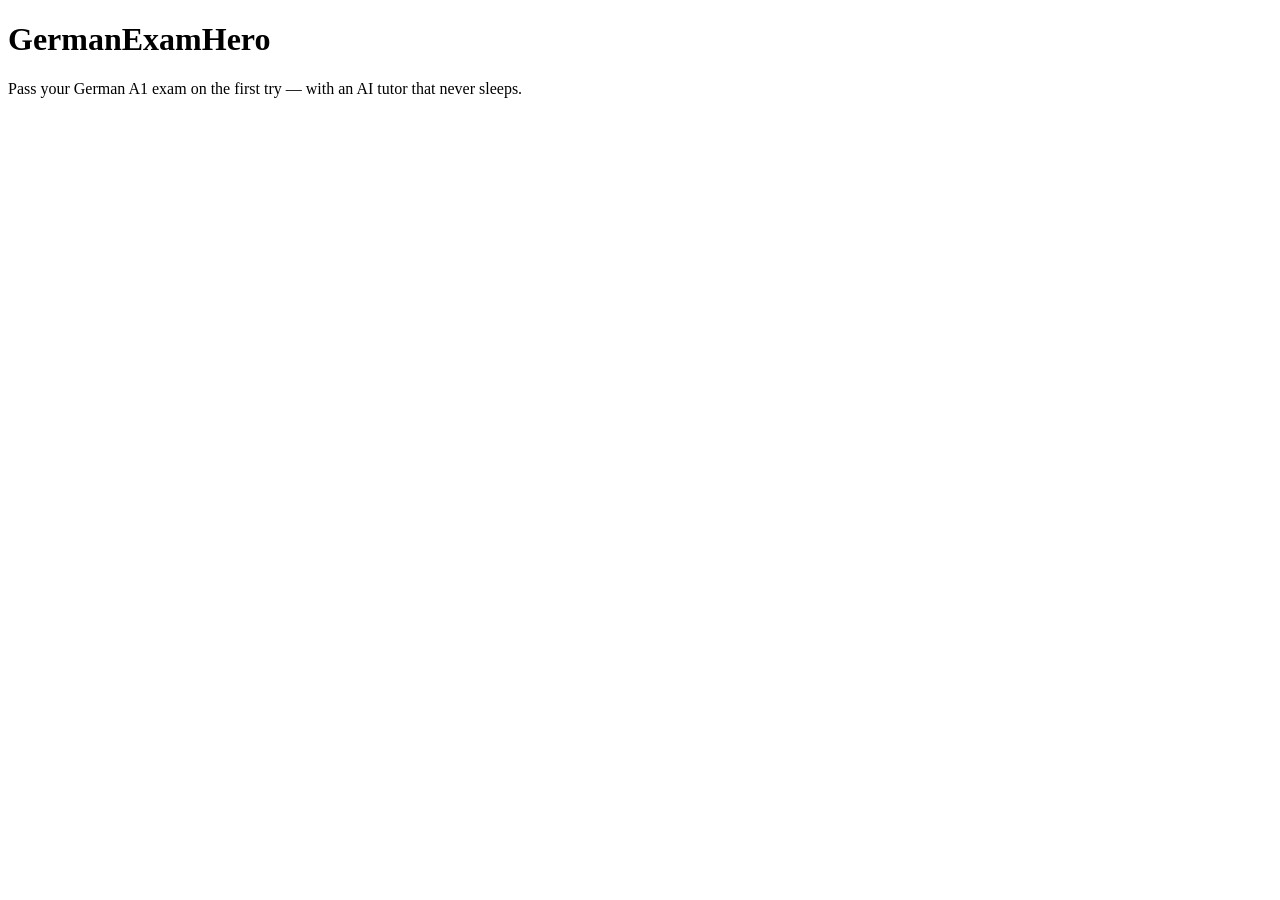
==== index.html @ e6b045f7 "Initial commit: starter index.html" ====
<!DOCTYPE html>
<html lang="en">
<head>
  <meta charset="UTF-8" />
  <meta name="viewport" content="width=device-width, initial-scale=1.0" />
  <title>GermanExamHero — Pass your German A1 exam</title>
</head>
<body>
  <h1>GermanExamHero</h1>
  <p>Pass your German A1 exam on the first try — with an AI tutor that never sleeps.</p>
</body>
</html>
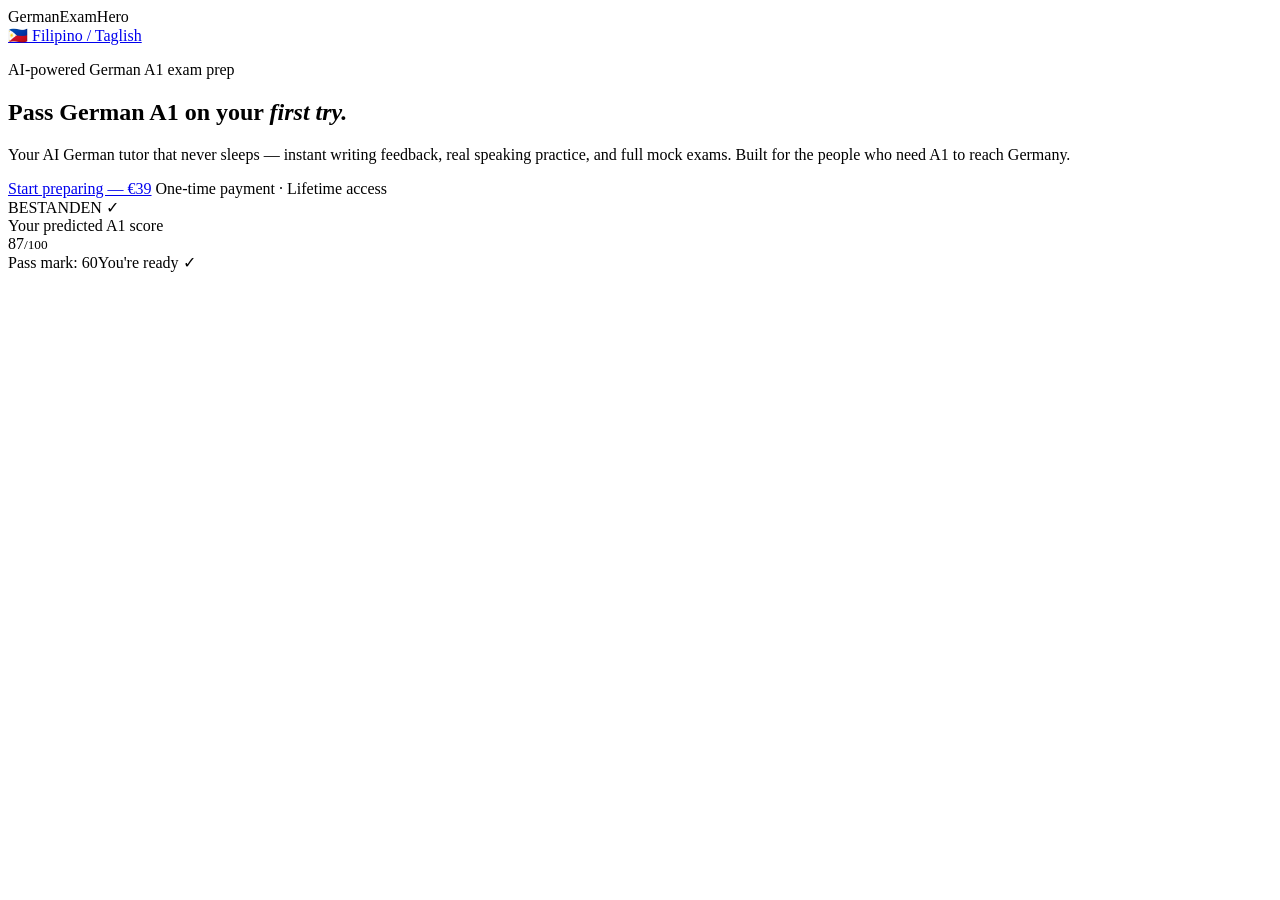
==== commit 4dd93c54: "Add hero, trust bar, pain points, AI features, and styles" ====
--- a/index.html
+++ b/index.html
@@ -3,10 +3,39 @@
 <head>
   <meta charset="UTF-8" />
   <meta name="viewport" content="width=device-width, initial-scale=1.0" />
-  <title>GermanExamHero — Pass your German A1 exam</title>
+  <title>GermanExamHero — Pass German A1 on your first try</title>
+  <meta name="description" content="AI-first German A1 exam prep. Instant writing feedback, speaking practice, and mock exams — for anyone who needs A1 to move to Germany." />
+  <link rel="stylesheet" href="styles.css" />
 </head>
 <body>
-  <h1>GermanExamHero</h1>
-  <p>Pass your German A1 exam on the first try — with an AI tutor that never sleeps.</p>
+
+  <!-- ===== Top bar ===== -->
+  <header class="wrap topbar">
+    <div class="brand">German<span>ExamHero</span></div>
+    <a class="lang-switch" href="ph.html">🇵🇭 Filipino / Taglish</a>
+  </header>
+
+  <!-- ===== Hero ===== -->
+  <section class="wrap hero">
+    <div>
+      <p class="eyebrow">AI-powered German A1 exam prep</p>
+      <h1>Pass German A1 on your <em>first try.</em></h1>
+      <p class="lede">Your AI German tutor that never sleeps — instant writing feedback, real speaking practice, and full mock exams. Built for the people who need A1 to reach Germany.</p>
+      <div class="cta-row">
+        <a class="btn btn-primary" href="#pricing">Start preparing — €39</a>
+        <span class="btn-note">One-time payment · Lifetime access</span>
+      </div>
+    </div>
+
+    <!-- Signature: exam score card -->
+    <div class="scorecard">
+      <div class="stamp">BESTANDEN ✓</div>
+      <div class="label">Your predicted A1 score</div>
+      <div class="big">87<small>/100</small></div>
+      <div class="bar"><i></i></div>
+      <div class="rowline"><span>Pass mark: 60</span><span>You're ready ✓</span></div>
+    </div>
+  </section>
+
 </body>
 </html>
--- a/styles.css
+++ b/styles.css
@@ -0,0 +1,29 @@
+/* ---- Trust bar ---- */
+.trustbar{
+  border-top:1.5px solid var(--line, #E5E2DA);
+  border-bottom:1.5px solid var(--line, #E5E2DA);
+  display:flex;flex-wrap:wrap;gap:16px;justify-content:space-around;
+  padding:22px 0;text-align:center;
+}
+.trustbar .item{min-width:150px;}
+.trustbar .num{font-family:'Fraunces',serif;font-weight:900;font-size:1.6rem;color:var(--pass);}
+.trustbar .cap{font-size:.8rem;color:var(--muted);text-transform:uppercase;letter-spacing:.08em;}
+
+/* ---- Section base ---- */
+.section{padding:80px 0;}
+.section h2{
+  font-family:'Fraunces',serif;font-weight:900;
+  font-size:clamp(1.8rem,3.5vw,2.6rem);line-height:1.1;letter-spacing:-.01em;
+  margin-bottom:14px;max-width:22ch;
+}
+.section .sub{color:var(--muted);font-size:1.08rem;max-width:52ch;margin-bottom:44px;}
+
+/* ---- Pain grid ---- */
+.pain-grid{display:grid;grid-template-columns:repeat(3,1fr);gap:22px;}
+.pain{
+  background:#fff;border:1.5px solid rgba(16,35,26,.10);border-radius:16px;padding:26px;
+}
+.pain h3{font-family:'Fraunces',serif;font-weight:600;font-size:1.15rem;margin-bottom:8px;}
+.pain p{color:var(--muted);font-size:.95rem;}
+.pain .x{color:var(--stamp);font-weight:700;font-size:1.3rem;line-height:1;}
+@media (max-width:820px){.pain-grid{grid-template-columns:1fr;}}
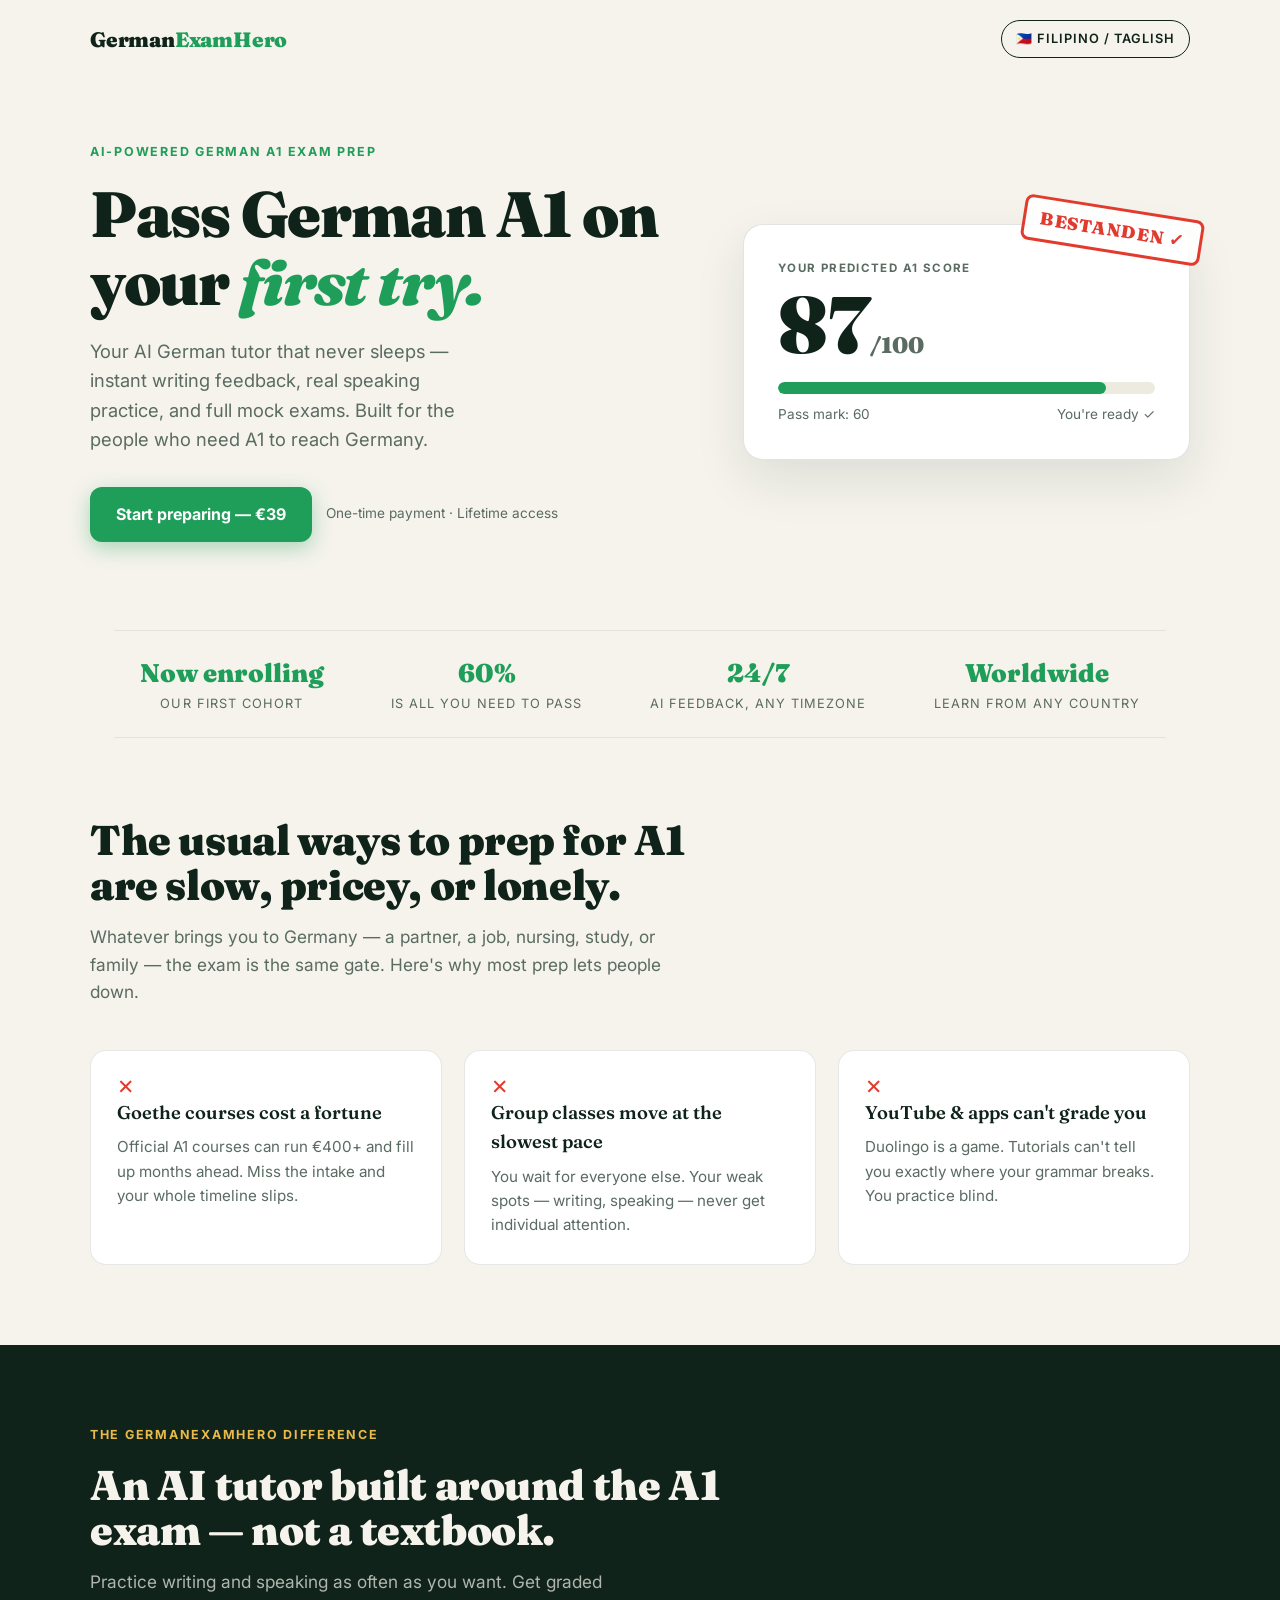
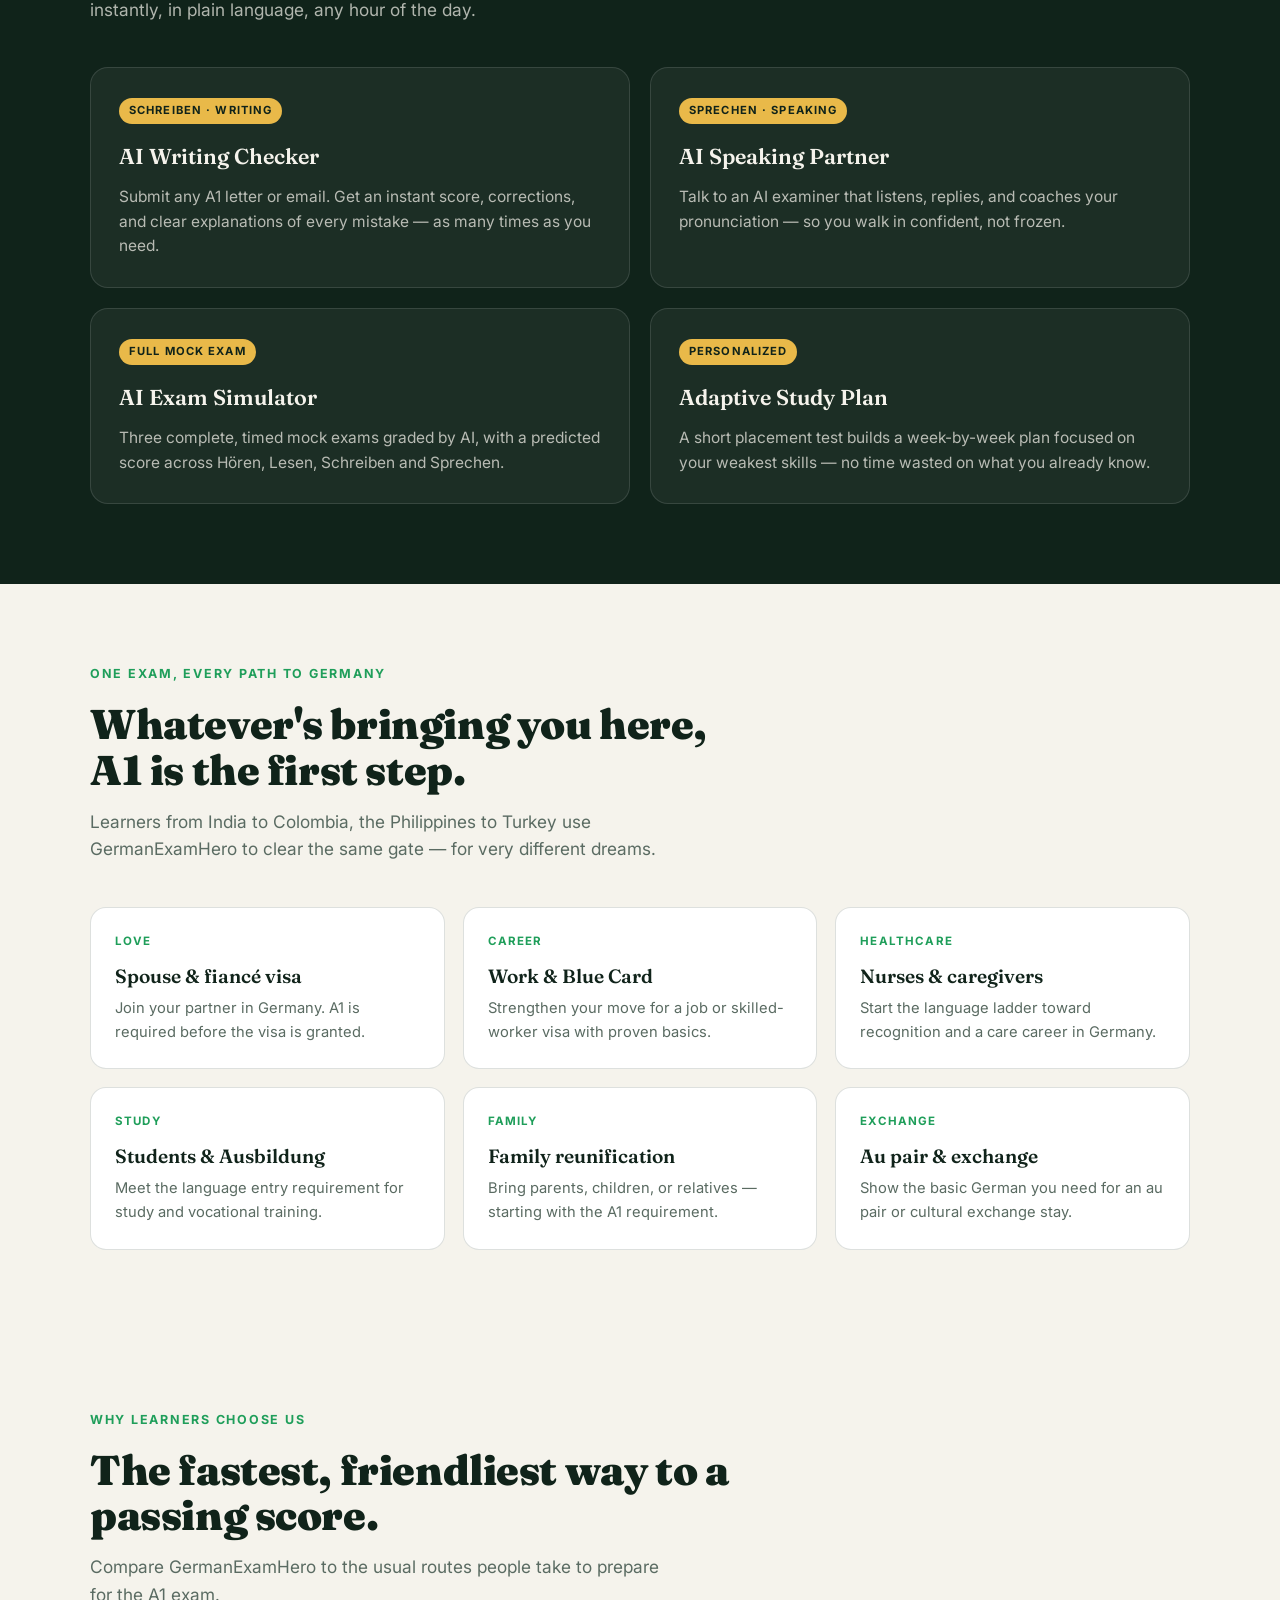
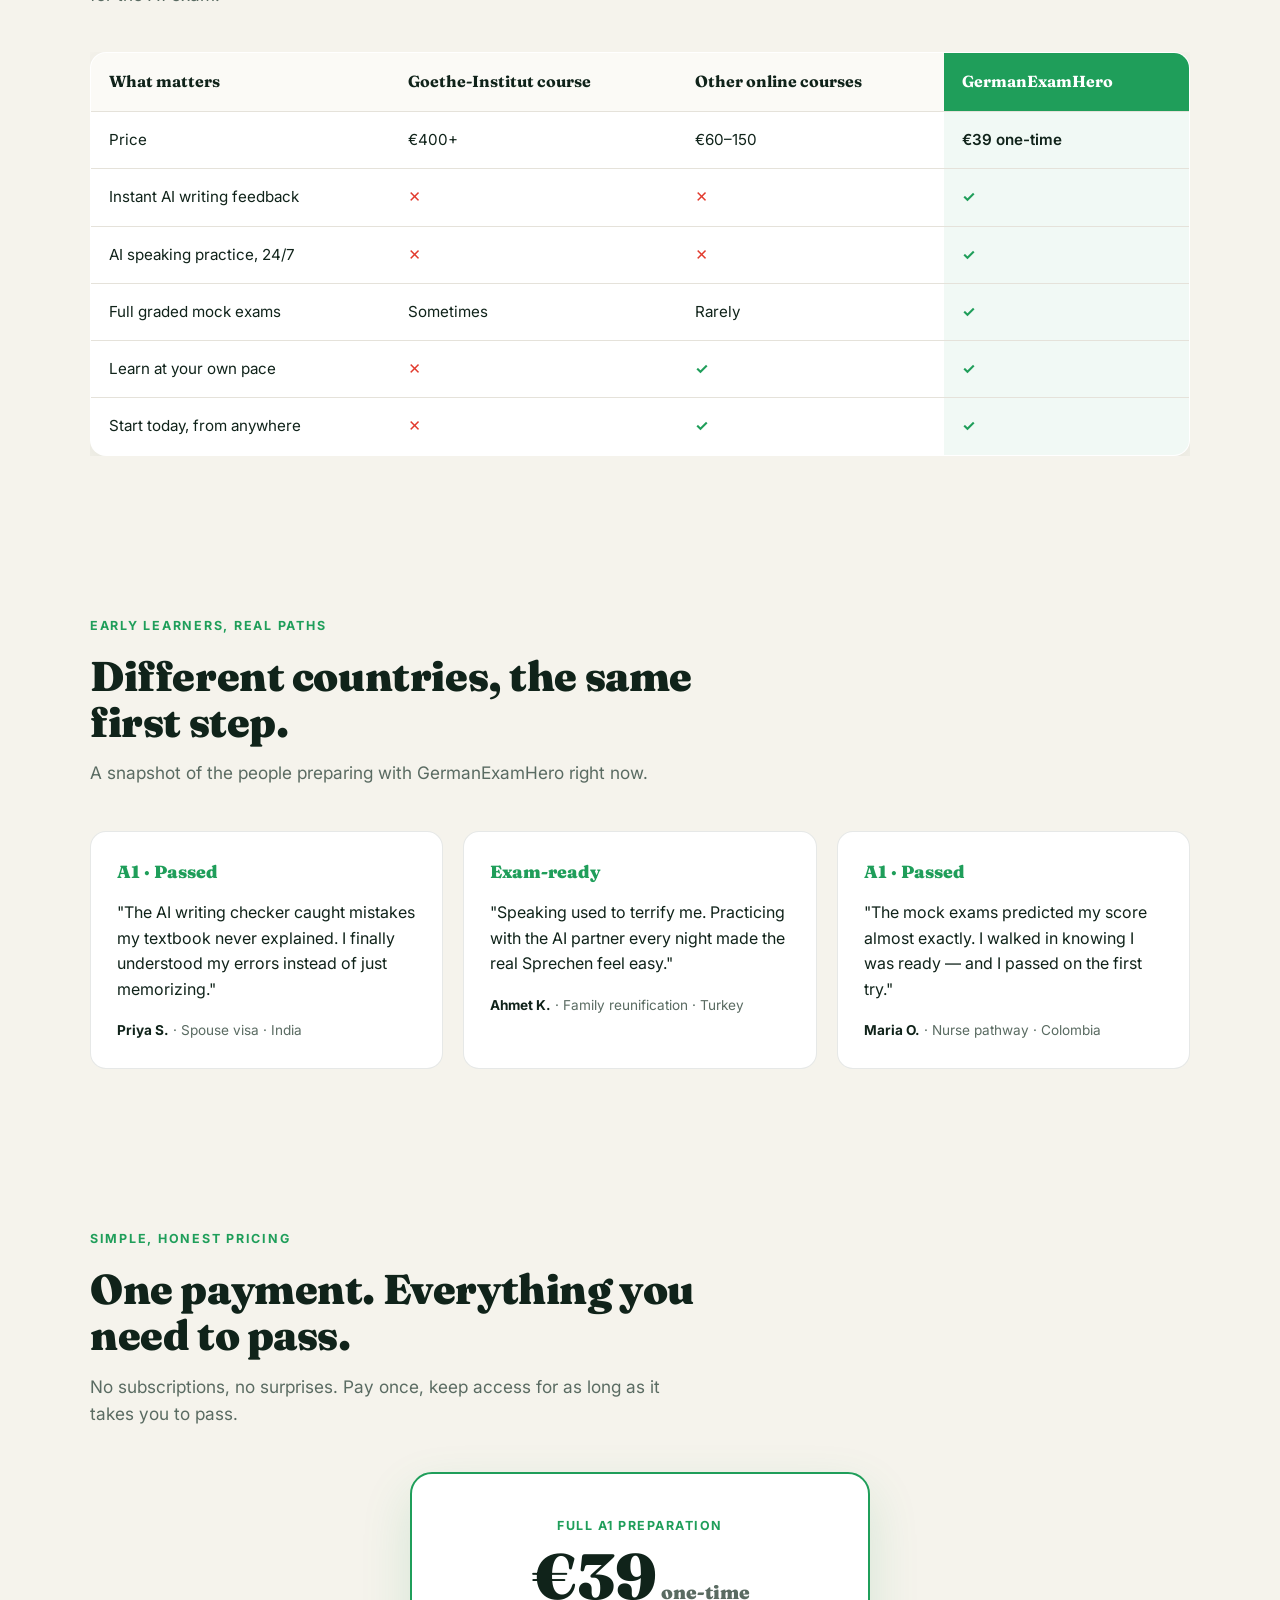
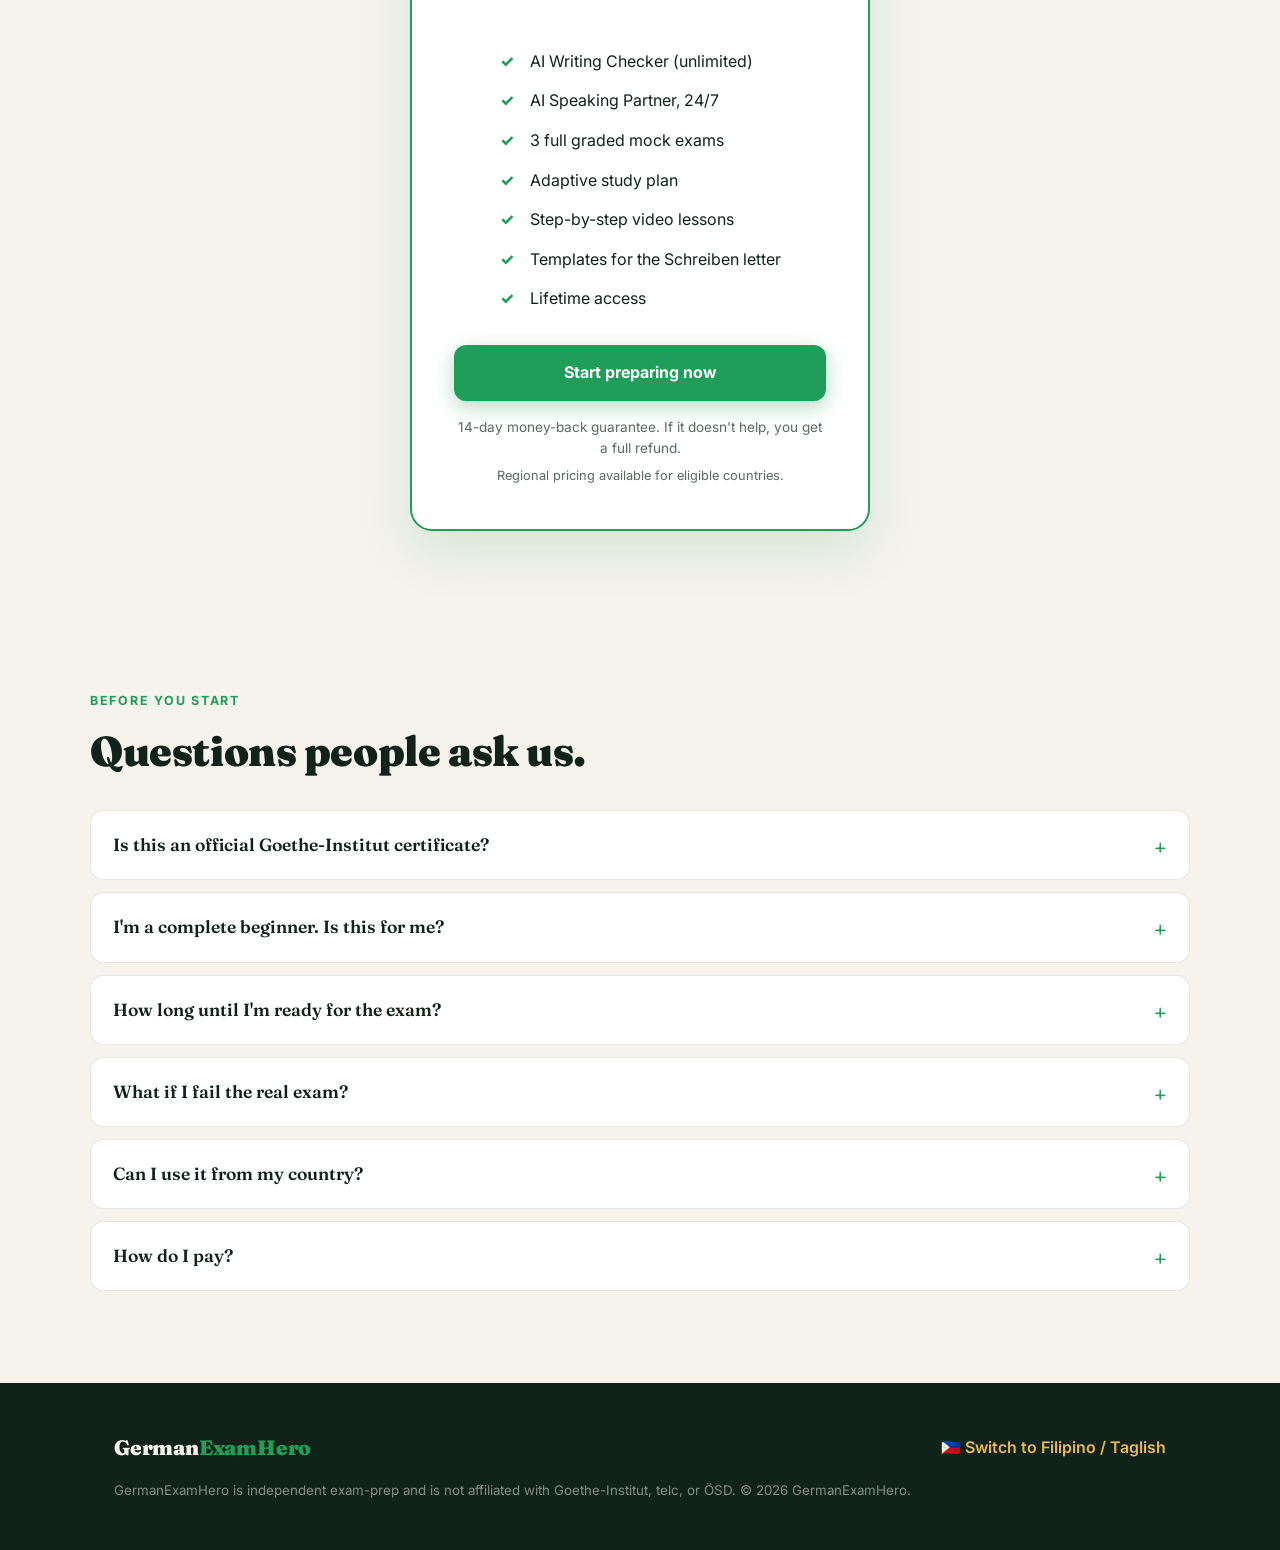
==== commit 7ba5a2ed: "Complete first build: full landing page (all sections)" ====
--- a/index.html
+++ b/index.html
@@ -4,7 +4,7 @@
   <meta charset="UTF-8" />
   <meta name="viewport" content="width=device-width, initial-scale=1.0" />
   <title>GermanExamHero — Pass German A1 on your first try</title>
-  <meta name="description" content="AI-first German A1 exam prep. Instant writing feedback, speaking practice, and mock exams — for anyone who needs A1 to move to Germany." />
+  <meta name="description" content="AI-first German A1 exam prep. Instant writing feedback, real speaking practice, and full mock exams — for anyone worldwide who needs A1 to reach Germany." />
   <link rel="stylesheet" href="styles.css" />
 </head>
 <body>
@@ -27,7 +27,6 @@
       </div>
     </div>
 
-    <!-- Signature: exam score card -->
     <div class="scorecard">
       <div class="stamp">BESTANDEN ✓</div>
       <div class="label">Your predicted A1 score</div>
@@ -37,5 +36,140 @@
     </div>
   </section>
 
+  <!-- ===== Trust bar ===== -->
+  <div class="wrap">
+    <div class="trustbar">
+      <div class="item"><div class="num">Now enrolling</div><div class="cap">Our first cohort</div></div>
+      <div class="item"><div class="num">60%</div><div class="cap">Is all you need to pass</div></div>
+      <div class="item"><div class="num">24/7</div><div class="cap">AI feedback, any timezone</div></div>
+      <div class="item"><div class="num">Worldwide</div><div class="cap">Learn from any country</div></div>
+    </div>
+  </div>
+
+  <!-- ===== Pain points ===== -->
+  <section class="wrap section">
+    <h2>The usual ways to prep for A1 are slow, pricey, or lonely.</h2>
+    <p class="sub">Whatever brings you to Germany — a partner, a job, nursing, study, or family — the exam is the same gate. Here's why most prep lets people down.</p>
+    <div class="pain-grid">
+      <div class="pain"><div class="x">✕</div><h3>Goethe courses cost a fortune</h3><p>Official A1 courses can run €400+ and fill up months ahead. Miss the intake and your whole timeline slips.</p></div>
+      <div class="pain"><div class="x">✕</div><h3>Group classes move at the slowest pace</h3><p>You wait for everyone else. Your weak spots — writing, speaking — never get individual attention.</p></div>
+      <div class="pain"><div class="x">✕</div><h3>YouTube & apps can't grade you</h3><p>Duolingo is a game. Tutorials can't tell you exactly where your grammar breaks. You practice blind.</p></div>
+    </div>
+  </section>
+
+  <!-- ===== AI features ===== -->
+  <section class="ai">
+    <div class="wrap section">
+      <p class="eyebrow">The GermanExamHero difference</p>
+      <h2>An AI tutor built around the A1 exam — not a textbook.</h2>
+      <p class="sub">Practice writing and speaking as often as you want. Get graded instantly, in plain language, any hour of the day.</p>
+      <div class="ai-grid">
+        <div class="feat"><span class="tag">Schreiben · Writing</span><h3>AI Writing Checker</h3><p>Submit any A1 letter or email. Get an instant score, corrections, and clear explanations of every mistake — as many times as you need.</p></div>
+        <div class="feat"><span class="tag">Sprechen · Speaking</span><h3>AI Speaking Partner</h3><p>Talk to an AI examiner that listens, replies, and coaches your pronunciation — so you walk in confident, not frozen.</p></div>
+        <div class="feat"><span class="tag">Full mock exam</span><h3>AI Exam Simulator</h3><p>Three complete, timed mock exams graded by AI, with a predicted score across Hören, Lesen, Schreiben and Sprechen.</p></div>
+        <div class="feat"><span class="tag">Personalized</span><h3>Adaptive Study Plan</h3><p>A short placement test builds a week-by-week plan focused on your weakest skills — no time wasted on what you already know.</p></div>
+      </div>
+    </div>
+  </section>
+
+  <!-- ===== Pathways ===== -->
+  <section class="wrap section">
+    <p class="eyebrow">One exam, every path to Germany</p>
+    <h2>Whatever's bringing you here, A1 is the first step.</h2>
+    <p class="sub">Learners from India to Colombia, the Philippines to Turkey use GermanExamHero to clear the same gate — for very different dreams.</p>
+    <div class="path-grid">
+      <div class="path"><div class="who">Love</div><h3>Spouse & fiancé visa</h3><p>Join your partner in Germany. A1 is required before the visa is granted.</p></div>
+      <div class="path"><div class="who">Career</div><h3>Work & Blue Card</h3><p>Strengthen your move for a job or skilled-worker visa with proven basics.</p></div>
+      <div class="path"><div class="who">Healthcare</div><h3>Nurses & caregivers</h3><p>Start the language ladder toward recognition and a care career in Germany.</p></div>
+      <div class="path"><div class="who">Study</div><h3>Students & Ausbildung</h3><p>Meet the language entry requirement for study and vocational training.</p></div>
+      <div class="path"><div class="who">Family</div><h3>Family reunification</h3><p>Bring parents, children, or relatives — starting with the A1 requirement.</p></div>
+      <div class="path"><div class="who">Exchange</div><h3>Au pair & exchange</h3><p>Show the basic German you need for an au pair or cultural exchange stay.</p></div>
+    </div>
+  </section>
+
+  <!-- ===== Comparison ===== -->
+  <section class="wrap section">
+    <p class="eyebrow">Why learners choose us</p>
+    <h2>The fastest, friendliest way to a passing score.</h2>
+    <p class="sub">Compare GermanExamHero to the usual routes people take to prepare for the A1 exam.</p>
+    <div class="table-scroll">
+      <table class="compare">
+        <thead>
+          <tr><th>What matters</th><th>Goethe-Institut course</th><th>Other online courses</th><th class="us">GermanExamHero</th></tr>
+        </thead>
+        <tbody>
+          <tr><td>Price</td><td>€400+</td><td>€60–150</td><td class="us">€39 one-time</td></tr>
+          <tr><td>Instant AI writing feedback</td><td class="no">✕</td><td class="no">✕</td><td class="us"><span class="yes">✓</span></td></tr>
+          <tr><td>AI speaking practice, 24/7</td><td class="no">✕</td><td class="no">✕</td><td class="us"><span class="yes">✓</span></td></tr>
+          <tr><td>Full graded mock exams</td><td>Sometimes</td><td>Rarely</td><td class="us"><span class="yes">✓</span></td></tr>
+          <tr><td>Learn at your own pace</td><td class="no">✕</td><td><span class="yes">✓</span></td><td class="us"><span class="yes">✓</span></td></tr>
+          <tr><td>Start today, from anywhere</td><td class="no">✕</td><td><span class="yes">✓</span></td><td class="us"><span class="yes">✓</span></td></tr>
+        </tbody>
+      </table>
+    </div>
+  </section>
+
+  <!-- ===== Testimonials ===== -->
+  <section class="wrap section">
+    <p class="eyebrow">Early learners, real paths</p>
+    <h2>Different countries, the same first step.</h2>
+    <p class="sub">A snapshot of the people preparing with GermanExamHero right now.</p>
+    <div class="quotes">
+      <div class="quote"><span class="score">A1 · Passed</span><p>"The AI writing checker caught mistakes my textbook never explained. I finally understood my errors instead of just memorizing."</p><div class="who"><b>Priya S.</b> · Spouse visa · India</div></div>
+      <div class="quote"><span class="score">Exam-ready</span><p>"Speaking used to terrify me. Practicing with the AI partner every night made the real Sprechen feel easy."</p><div class="who"><b>Ahmet K.</b> · Family reunification · Turkey</div></div>
+      <div class="quote"><span class="score">A1 · Passed</span><p>"The mock exams predicted my score almost exactly. I walked in knowing I was ready — and I passed on the first try."</p><div class="who"><b>Maria O.</b> · Nurse pathway · Colombia</div></div>
+    </div>
+  </section>
+
+  <!-- ===== Pricing ===== -->
+  <section class="wrap section" id="pricing">
+    <p class="eyebrow">Simple, honest pricing</p>
+    <h2>One payment. Everything you need to pass.</h2>
+    <p class="sub">No subscriptions, no surprises. Pay once, keep access for as long as it takes you to pass.</p>
+    <div class="price-wrap">
+      <div class="pricecard">
+        <div class="kicker">Full A1 preparation</div>
+        <div class="amount">€39<small> one-time</small></div>
+        <ul>
+          <li>AI Writing Checker (unlimited)</li>
+          <li>AI Speaking Partner, 24/7</li>
+          <li>3 full graded mock exams</li>
+          <li>Adaptive study plan</li>
+          <li>Step-by-step video lessons</li>
+          <li>Templates for the Schreiben letter</li>
+          <li>Lifetime access</li>
+        </ul>
+        <a class="btn btn-primary" href="#">Start preparing now</a>
+        <div class="guarantee">14-day money-back guarantee. If it doesn't help, you get a full refund.</div>
+        <div class="regional">Regional pricing available for eligible countries.</div>
+      </div>
+    </div>
+  </section>
+
+  <!-- ===== FAQ ===== -->
+  <section class="wrap section faq">
+    <p class="eyebrow">Before you start</p>
+    <h2>Questions people ask us.</h2>
+    <div style="margin-top:36px;">
+      <details><summary>Is this an official Goethe-Institut certificate?</summary><p>No — GermanExamHero is exam preparation, not a certificate. You still book and sit the official A1 exam at Goethe-Institut, telc, or ÖSD. We get you ready to pass it.</p></details>
+      <details><summary>I'm a complete beginner. Is this for me?</summary><p>It works best if you already know a little basic vocabulary. If you're starting from absolute zero, spend a couple of weeks with free beginner lessons first, then come back — the adaptive plan will meet you where you are.</p></details>
+      <details><summary>How long until I'm ready for the exam?</summary><p>Most learners feel exam-ready in 4–8 weeks of steady practice. The mock exams tell you honestly when your predicted score clears the 60% pass mark.</p></details>
+      <details><summary>What if I fail the real exam?</summary><p>You keep lifetime access, so you can keep practicing at no extra cost. One retake of the official exam usually costs more than this whole course.</p></details>
+      <details><summary>Can I use it from my country?</summary><p>Yes. Everything runs online and works from anywhere in the world, in any timezone. Grammar can be explained in your own language, too.</p></details>
+      <details><summary>How do I pay?</summary><p>Secure card and PayPal payments are supported. Regional pricing is available for eligible countries so the course stays affordable wherever you are.</p></details>
+    </div>
+  </section>
+
+  <!-- ===== Footer ===== -->
+  <footer class="footer">
+    <div class="wrap row">
+      <div class="brand">German<span>ExamHero</span></div>
+      <a href="ph.html">🇵🇭 Switch to Filipino / Taglish</a>
+    </div>
+    <div class="wrap">
+      <small>GermanExamHero is independent exam-prep and is not affiliated with Goethe-Institut, telc, or ÖSD. © 2026 GermanExamHero.</small>
+    </div>
+  </footer>
+
 </body>
 </html>
--- a/styles.css
+++ b/styles.css
@@ -1,7 +1,95 @@
+/* ===== GermanExamHero — Global English ===== */
+@import url('https://fonts.googleapis.com/css2?family=Fraunces:opsz,wght@9..144,400;9..144,600;9..144,900&family=Inter:wght@400;500;600;700&display=swap');
+
+:root{
+  --ink:#10231A;
+  --paper:#F5F3EC;
+  --pass:#1F9E5A;
+  --stamp:#E23B2E;
+  --gold:#E9B949;
+  --muted:#5A6B62;
+  --line:#E5E2DA;
+}
+
+*{margin:0;padding:0;box-sizing:border-box;}
+html{scroll-behavior:smooth;}
+body{
+  font-family:'Inter',system-ui,sans-serif;
+  color:var(--ink);
+  background:var(--paper);
+  line-height:1.6;
+  -webkit-font-smoothing:antialiased;
+}
+.wrap{max-width:1100px;margin:0 auto;padding:0 24px;}
+a{color:inherit;}
+
+/* ---- Top bar ---- */
+.topbar{
+  display:flex;justify-content:space-between;align-items:center;
+  padding:20px 0;
+}
+.brand{font-family:'Fraunces',serif;font-weight:900;font-size:1.3rem;letter-spacing:-.01em;}
+.brand span{color:var(--pass);}
+.lang-switch{
+  font-size:.8rem;font-weight:600;text-transform:uppercase;letter-spacing:.08em;
+  text-decoration:none;color:var(--ink);border:1.5px solid var(--ink);
+  padding:8px 14px;border-radius:999px;transition:.2s;
+}
+.lang-switch:hover{background:var(--ink);color:var(--paper);}
+
+/* ---- Hero ---- */
+.hero{
+  display:grid;grid-template-columns:1.15fr .85fr;gap:48px;align-items:center;
+  padding:64px 0 88px;
+}
+.eyebrow{
+  font-size:.78rem;font-weight:700;text-transform:uppercase;letter-spacing:.14em;
+  color:var(--pass);margin-bottom:18px;
+}
+.hero h1{
+  font-family:'Fraunces',serif;font-weight:900;
+  font-size:clamp(2.4rem,5vw,4rem);line-height:1.05;letter-spacing:-.02em;
+  margin-bottom:22px;
+}
+.hero h1 em{font-style:italic;color:var(--pass);}
+.hero p.lede{font-size:1.15rem;color:var(--muted);max-width:34ch;margin-bottom:32px;}
+.cta-row{display:flex;gap:14px;flex-wrap:wrap;align-items:center;}
+.btn{
+  font-weight:700;font-size:1rem;text-decoration:none;border-radius:12px;
+  padding:15px 26px;transition:.2s;display:inline-block;border:none;cursor:pointer;
+}
+.btn-primary{background:var(--pass);color:#fff;box-shadow:0 6px 20px rgba(31,158,90,.35);}
+.btn-primary:hover{transform:translateY(-2px);box-shadow:0 10px 26px rgba(31,158,90,.45);}
+.btn-note{font-size:.85rem;color:var(--muted);}
+
+/* ---- Score stamp visual ---- */
+.scorecard{
+  background:#fff;border:1.5px solid rgba(16,35,26,.12);border-radius:20px;
+  padding:34px;box-shadow:0 20px 50px rgba(16,35,26,.10);position:relative;
+}
+.scorecard .label{
+  font-size:.72rem;font-weight:700;text-transform:uppercase;letter-spacing:.12em;
+  color:var(--muted);
+}
+.scorecard .big{
+  font-family:'Fraunces',serif;font-weight:900;font-size:5rem;line-height:1;
+  color:var(--ink);margin:6px 0 2px;
+}
+.scorecard .big small{font-size:1.4rem;color:var(--muted);}
+.scorecard .bar{height:12px;border-radius:999px;background:#EDEAE0;overflow:hidden;margin:18px 0 10px;}
+.scorecard .bar i{display:block;height:100%;width:87%;background:var(--pass);border-radius:999px;}
+.scorecard .rowline{display:flex;justify-content:space-between;font-size:.85rem;color:var(--muted);}
+.stamp{
+  position:absolute;top:-18px;right:-14px;transform:rotate(9deg);
+  border:3px solid var(--stamp);color:var(--stamp);
+  font-family:'Fraunces',serif;font-weight:900;font-size:1.1rem;
+  padding:6px 14px;border-radius:8px;letter-spacing:.05em;background:rgba(255,255,255,.9);
+}
+
 /* ---- Trust bar ---- */
 .trustbar{
-  border-top:1.5px solid var(--line, #E5E2DA);
-  border-bottom:1.5px solid var(--line, #E5E2DA);
+  border-top:1.5px solid var(--line);
+  border-bottom:1.5px solid var(--line);
   display:flex;flex-wrap:wrap;gap:16px;justify-content:space-around;
   padding:22px 0;text-align:center;
 }
@@ -26,4 +114,111 @@
 .pain h3{font-family:'Fraunces',serif;font-weight:600;font-size:1.15rem;margin-bottom:8px;}
 .pain p{color:var(--muted);font-size:.95rem;}
 .pain .x{color:var(--stamp);font-weight:700;font-size:1.3rem;line-height:1;}
-@media (max-width:820px){.pain-grid{grid-template-columns:1fr;}}+
+/* ---- AI features (dark) ---- */
+.ai{background:var(--ink);color:var(--paper);}
+.ai .eyebrow{color:var(--gold);}
+.ai h2{color:var(--paper);}
+.ai .sub{color:rgba(245,243,236,.7);}
+.ai-grid{display:grid;grid-template-columns:repeat(2,1fr);gap:20px;}
+.feat{
+  background:rgba(255,255,255,.05);border:1.5px solid rgba(255,255,255,.12);
+  border-radius:18px;padding:28px;
+}
+.feat .tag{
+  display:inline-block;font-size:.7rem;font-weight:700;
+  text-transform:uppercase;letter-spacing:.1em;color:var(--ink);
+  background:var(--gold);padding:4px 10px;border-radius:999px;margin-bottom:16px;
+}
+.feat h3{font-family:'Fraunces',serif;font-weight:600;font-size:1.35rem;margin-bottom:10px;}
+.feat p{color:rgba(245,243,236,.72);font-size:.97rem;}
+
+/* ---- Pathways ---- */
+.path-grid{display:grid;grid-template-columns:repeat(3,1fr);gap:18px;}
+.path{
+  border:1.5px solid rgba(16,35,26,.14);border-radius:16px;padding:24px;background:#fff;
+  transition:.2s;
+}
+.path:hover{border-color:var(--pass);transform:translateY(-3px);}
+.path .who{
+  font-size:.72rem;font-weight:700;text-transform:uppercase;
+  letter-spacing:.1em;color:var(--pass);margin-bottom:10px;
+}
+.path h3{font-family:'Fraunces',serif;font-weight:600;font-size:1.2rem;margin-bottom:6px;}
+.path p{color:var(--muted);font-size:.92rem;}
+
+/* ---- Comparison table ---- */
+.compare{width:100%;border-collapse:collapse;background:#fff;border-radius:16px;overflow:hidden;
+  box-shadow:0 12px 40px rgba(16,35,26,.08);border:1.5px solid rgba(16,35,26,.10);}
+.compare th,.compare td{padding:16px 18px;text-align:left;border-bottom:1px solid var(--line);font-size:.95rem;}
+.compare thead th{font-family:'Fraunces',serif;font-size:1rem;background:#FBFAF6;}
+.compare thead th.us{background:var(--pass);color:#fff;}
+.compare td.us{background:rgba(31,158,90,.06);font-weight:600;}
+.compare tr:last-child td{border-bottom:none;}
+.compare .yes{color:var(--pass);font-weight:700;}
+.compare .no{color:var(--stamp);font-weight:700;}
+.table-scroll{overflow-x:auto;}
+
+/* ---- Testimonials ---- */
+.quotes{display:grid;grid-template-columns:repeat(3,1fr);gap:20px;}
+.quote{background:#fff;border:1.5px solid rgba(16,35,26,.10);border-radius:16px;padding:26px;}
+.quote p{font-size:1rem;margin-bottom:18px;}
+.quote .who{font-size:.85rem;color:var(--muted);}
+.quote .who b{color:var(--ink);}
+.quote .score{
+  font-family:'Fraunces',serif;font-weight:900;color:var(--pass);font-size:1.1rem;
+  display:inline-block;margin-bottom:14px;
+}
+
+/* ---- Pricing ---- */
+.price-wrap{display:flex;justify-content:center;}
+.pricecard{
+  background:#fff;border:2px solid var(--pass);border-radius:22px;padding:42px;max-width:460px;
+  width:100%;text-align:center;box-shadow:0 20px 50px rgba(31,158,90,.15);position:relative;
+}
+.pricecard .kicker{font-size:.78rem;font-weight:700;text-transform:uppercase;letter-spacing:.12em;color:var(--pass);}
+.pricecard .amount{font-family:'Fraunces',serif;font-weight:900;font-size:4rem;line-height:1;margin:8px 0;}
+.pricecard .amount small{font-size:1.2rem;color:var(--muted);}
+.pricecard ul{list-style:none;text-align:left;margin:26px 0;display:inline-block;}
+.pricecard li{padding:7px 0;padding-left:30px;position:relative;color:var(--ink);}
+.pricecard li::before{content:"✓";position:absolute;left:0;color:var(--pass);font-weight:800;}
+.pricecard .btn{width:100%;}
+.pricecard .guarantee{font-size:.85rem;color:var(--muted);margin-top:16px;}
+.pricecard .regional{font-size:.8rem;color:var(--muted);margin-top:6px;}
+
+/* ---- FAQ ---- */
+.faq details{
+  background:#fff;border:1.5px solid rgba(16,35,26,.10);border-radius:14px;
+  padding:0 22px;margin-bottom:12px;
+}
+.faq summary{
+  font-family:'Fraunces',serif;font-weight:600;font-size:1.1rem;
+  padding:20px 0;cursor:pointer;list-style:none;position:relative;
+}
+.faq summary::-webkit-details-marker{display:none;}
+.faq summary::after{content:"+";position:absolute;right:0;color:var(--pass);font-weight:800;font-size:1.4rem;}
+.faq details[open] summary::after{content:"–";}
+.faq details p{padding:0 0 20px;color:var(--muted);}
+
+/* ---- Footer ---- */
+.footer{background:var(--ink);color:rgba(245,243,236,.8);padding:48px 0;}
+.footer .row{display:flex;justify-content:space-between;align-items:center;flex-wrap:wrap;gap:18px;}
+.footer .brand{color:var(--paper);}
+.footer a{color:var(--gold);text-decoration:none;font-weight:600;}
+.footer small{display:block;margin-top:16px;color:rgba(245,243,236,.5);}
+
+/* ---- Responsive ---- */
+@media (max-width:1000px){
+  .pain-grid,.path-grid,.quotes{grid-template-columns:repeat(2,1fr);}
+}
+@media (max-width:820px){
+  .hero{grid-template-columns:1fr;gap:36px;padding:40px 0 60px;}
+  .hero p.lede{max-width:none;}
+  .scorecard{max-width:420px;}
+  .pain-grid,.path-grid,.quotes,.ai-grid{grid-template-columns:1fr;}
+  .section{padding:56px 0;}
+}
+@media (prefers-reduced-motion:reduce){
+  *{scroll-behavior:auto;}
+  .btn-primary:hover,.path:hover{transform:none;}
+}
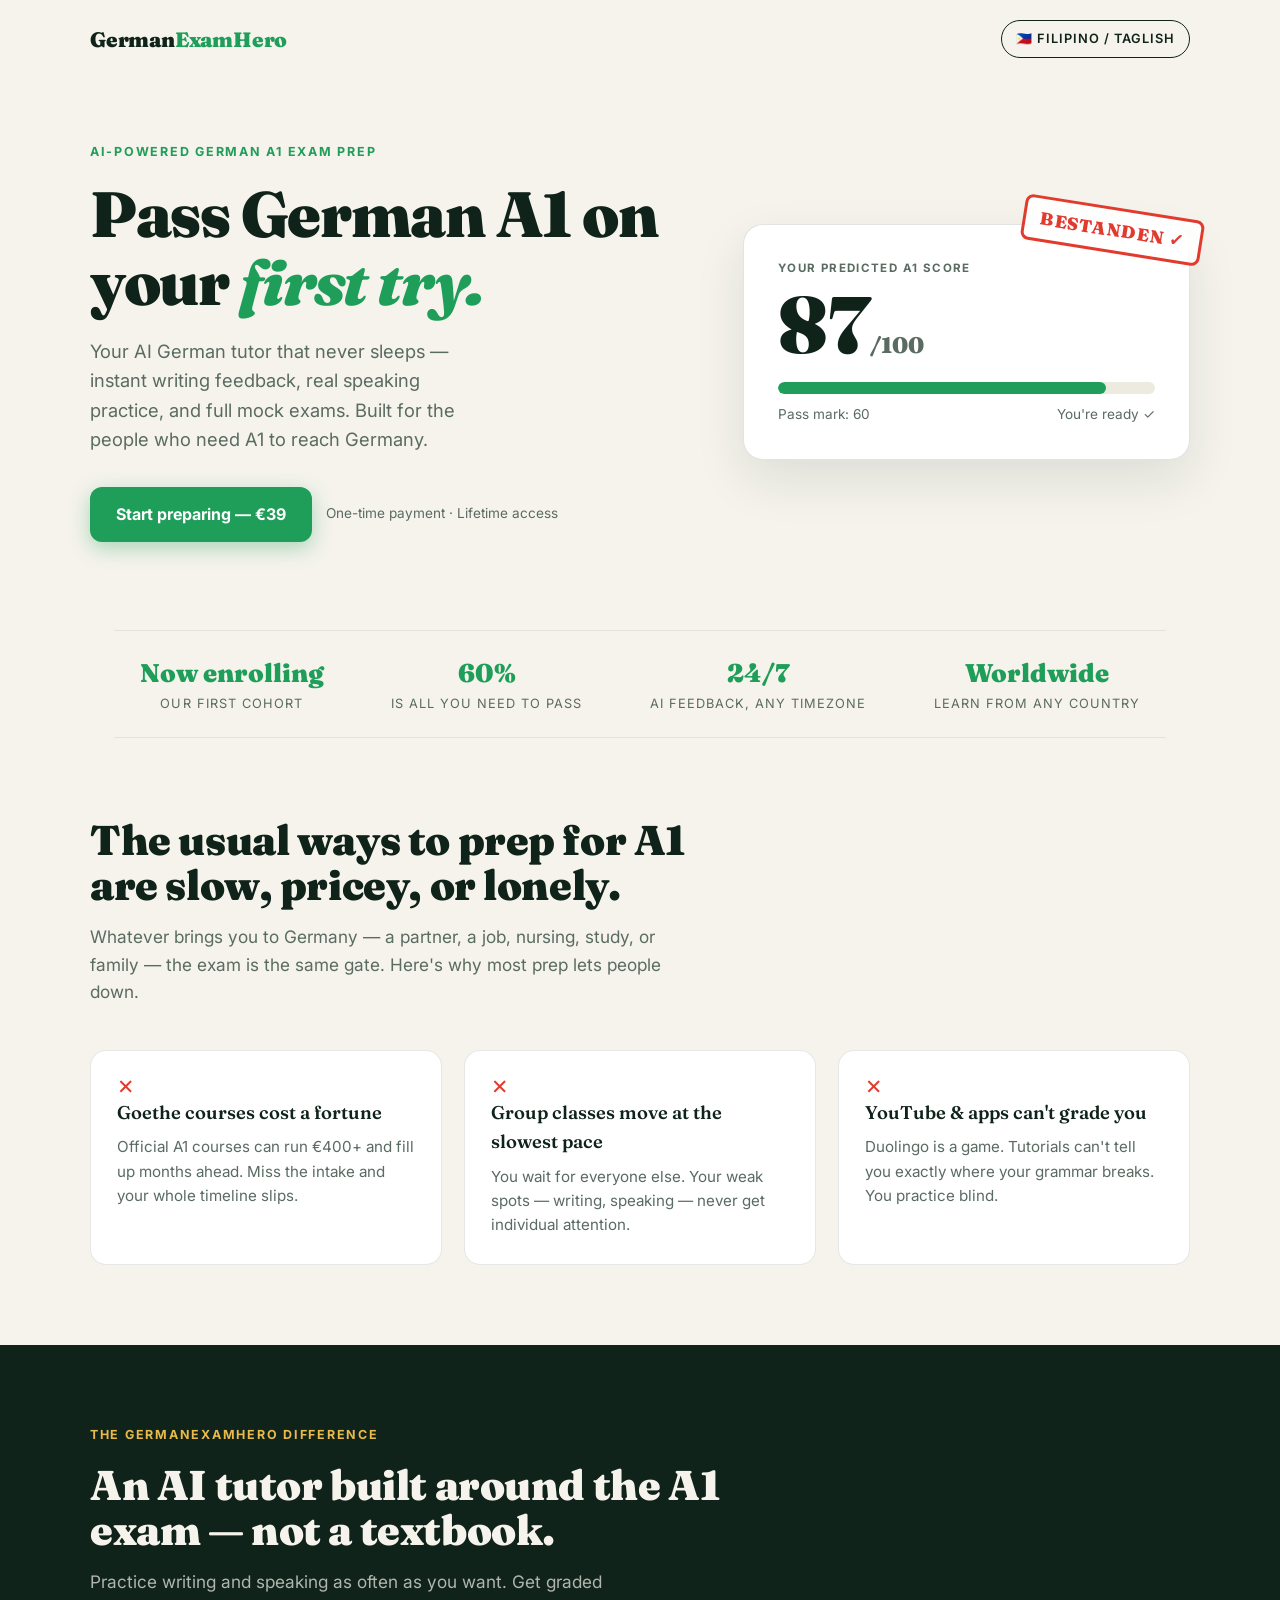
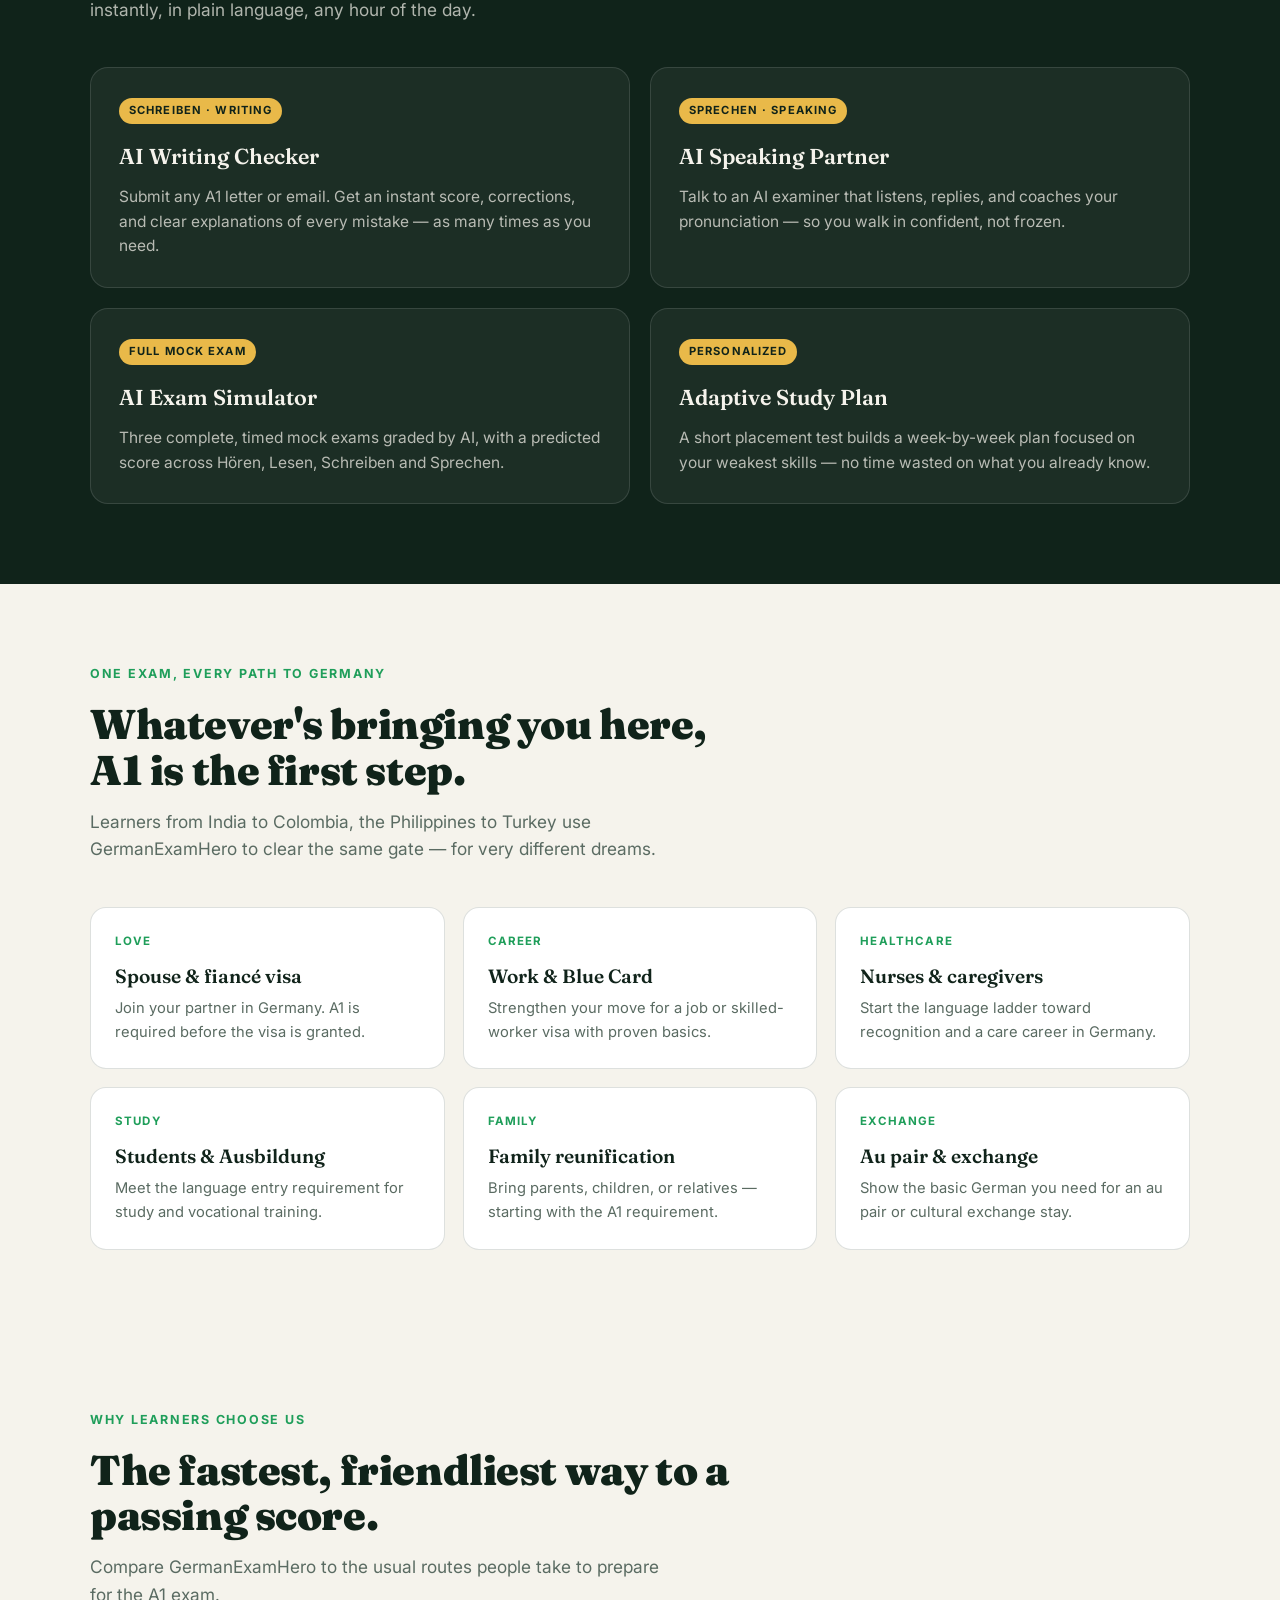
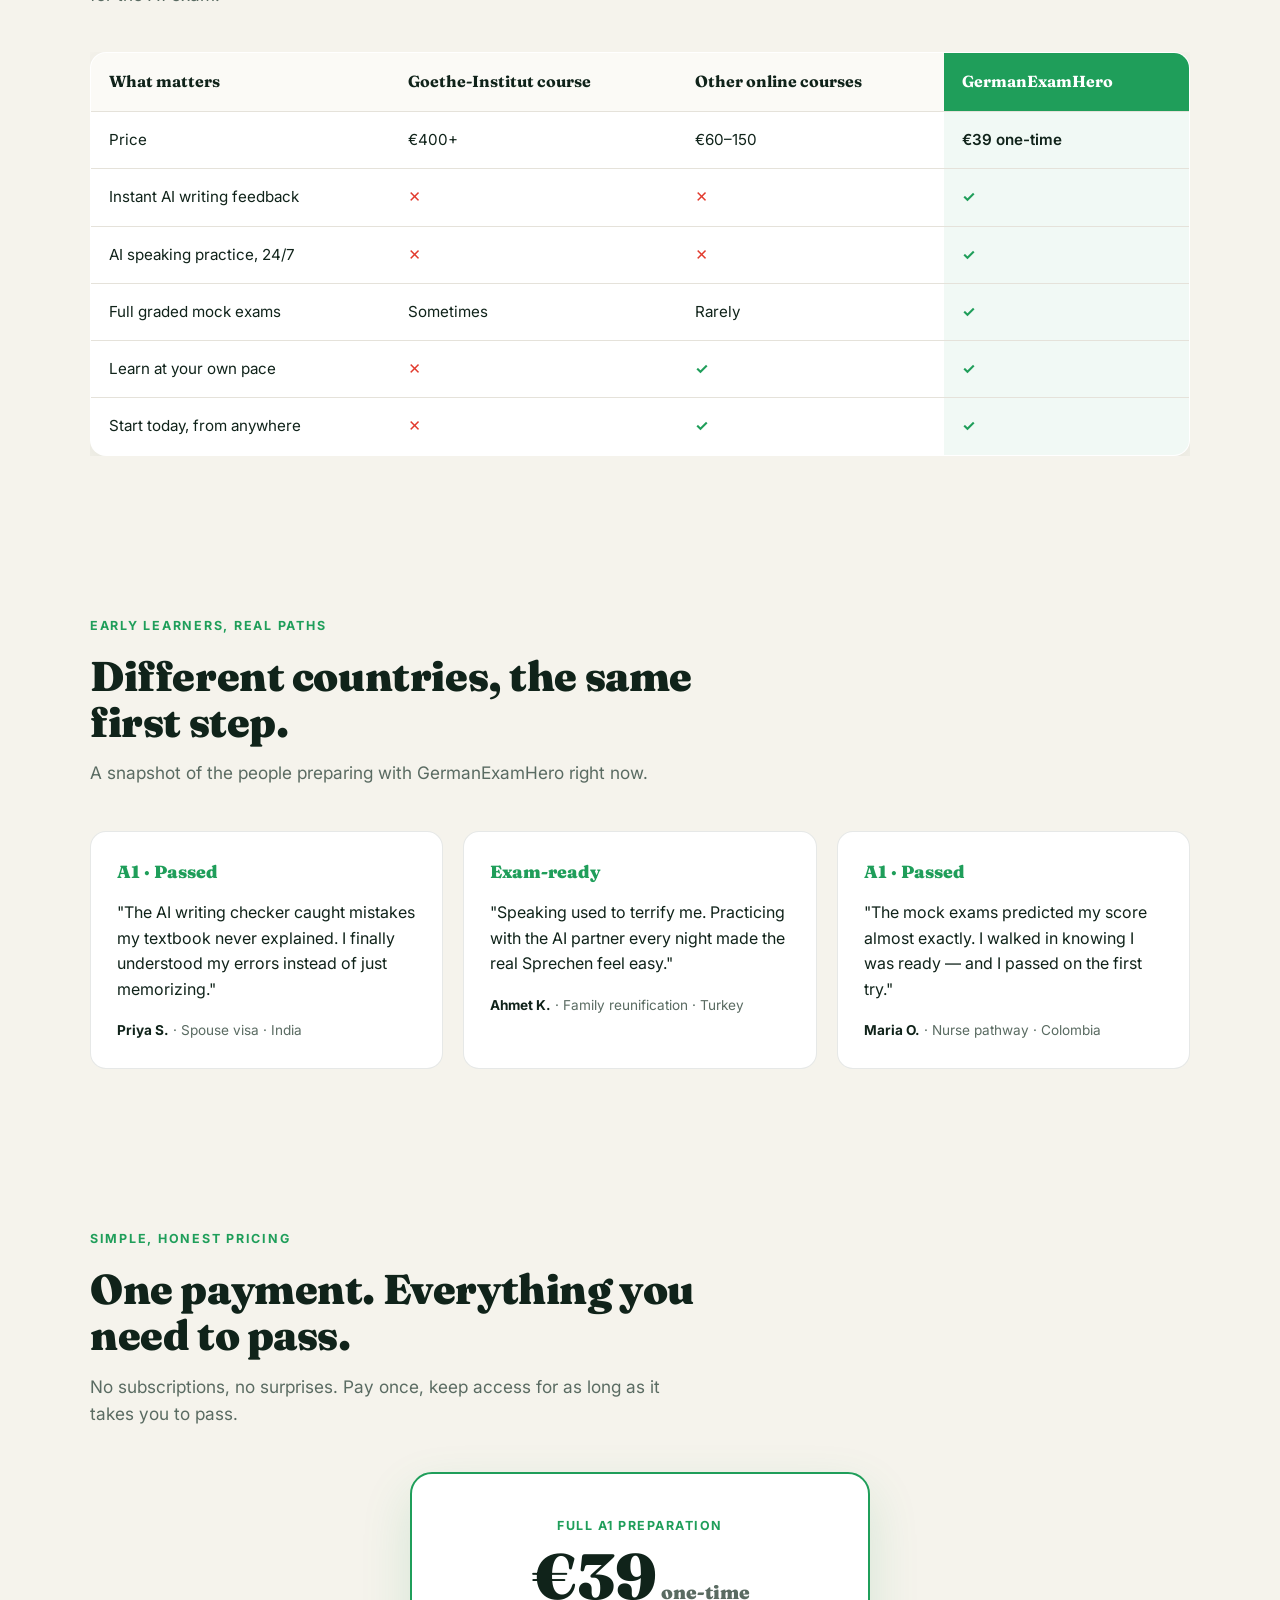
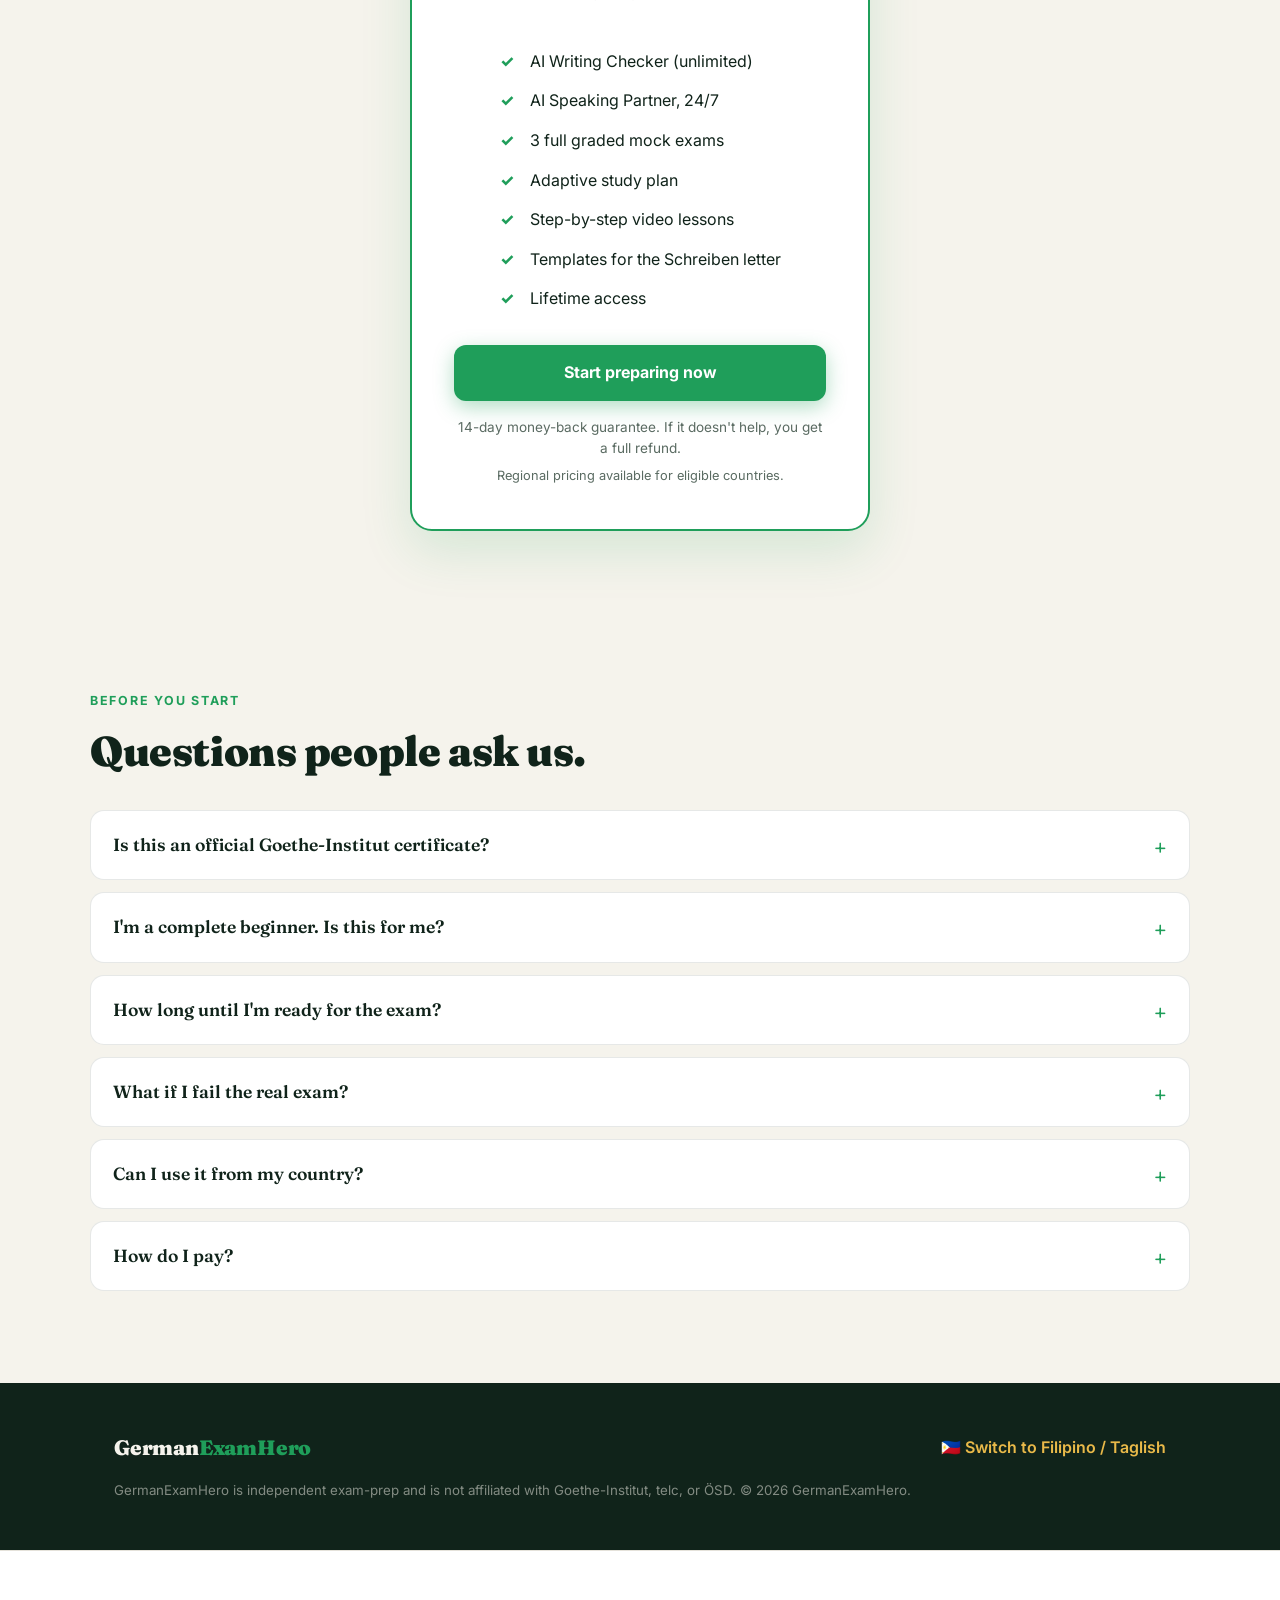
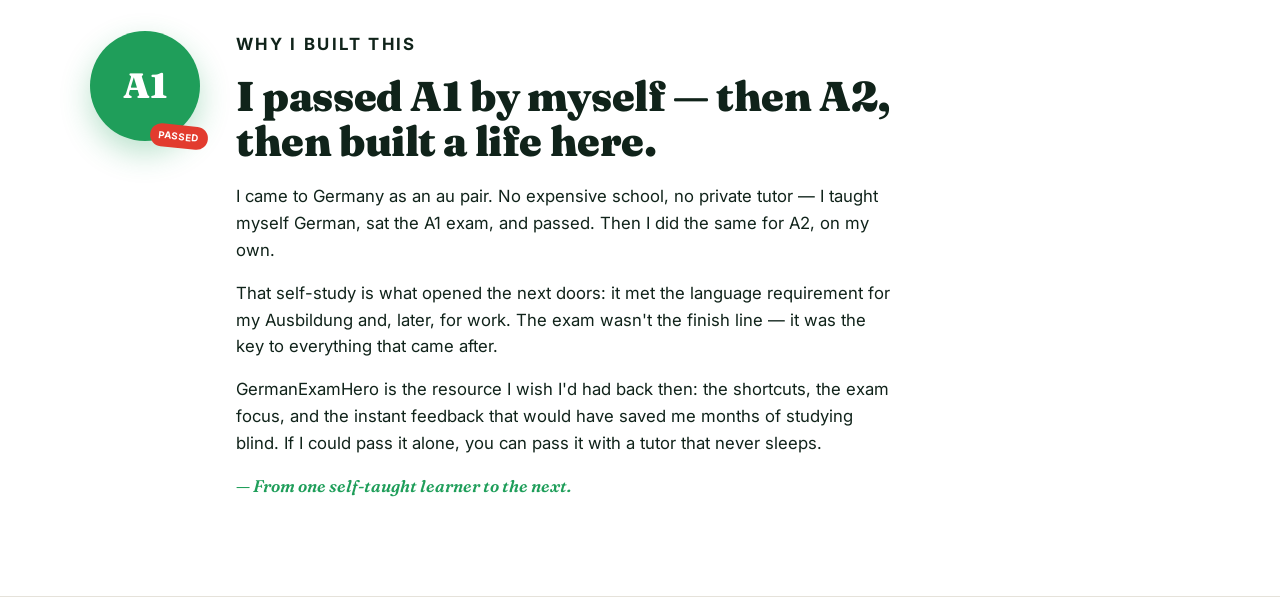
==== commit bae666dd: "Add founder story to both English and Filipino versions" ====
--- a/index.html
+++ b/index.html
@@ -172,4 +172,20 @@
   </footer>
 
 </body>
-</html>+</html>
+<!-- ===== Founder story ===== -->
+<section class="founder">
+  <div class="wrap section">
+    <div class="founder-inner">
+      <div class="founder-badge">A1<span class="mini">Passed</span></div>
+      <div>
+        <p class="eyebrow">Why I built this</p>
+        <h2>I passed A1 by myself — then A2, then built a life here.</h2>
+        <p>I came to Germany as an au pair. No expensive school, no private tutor — I taught myself German, sat the A1 exam, and passed. Then I did the same for A2, on my own.</p>
+        <p>That self-study is what opened the next doors: it met the language requirement for my Ausbildung and, later, for work. The exam wasn't the finish line — it was the key to everything that came after.</p>
+        <p>GermanExamHero is the resource I wish I'd had back then: the shortcuts, the exam focus, and the instant feedback that would have saved me months of studying blind. If I could pass it alone, you can pass it with a tutor that never sleeps.</p>
+        <p class="sig">— From one self-taught learner to the next.</p>
+      </div>
+    </div>
+  </div>
+</section>
--- a/styles.css
+++ b/styles.css
@@ -221,4 +221,26 @@
 @media (prefers-reduced-motion:reduce){
   *{scroll-behavior:auto;}
   .btn-primary:hover,.path:hover{transform:none;}
+}
+/* ---- Founder story ---- */
+.founder{background:#fff;border-top:1.5px solid var(--line);border-bottom:1.5px solid var(--line);}
+.founder-inner{display:grid;grid-template-columns:auto 1fr;gap:36px;align-items:start;}
+.founder-badge{
+  width:110px;height:110px;border-radius:50%;
+  background:var(--pass);color:#fff;
+  display:flex;align-items:center;justify-content:center;
+  font-family:'Fraunces',serif;font-weight:900;font-size:2.2rem;
+  box-shadow:0 12px 30px rgba(31,158,90,.30);position:relative;flex-shrink:0;
+}
+.founder-badge .mini{
+  position:absolute;bottom:-8px;right:-8px;background:var(--stamp);color:#fff;
+  font-family:'Inter';font-size:.6rem;font-weight:700;text-transform:uppercase;letter-spacing:.08em;
+  padding:4px 8px;border-radius:999px;transform:rotate(6deg);
+}
+.founder h2{margin-bottom:18px;}
+.founder p{color:var(--ink);font-size:1.05rem;margin-bottom:16px;max-width:60ch;}
+.founder p.small{color:var(--muted);font-size:.95rem;}
+.founder .sig{font-family:'Fraunces',serif;font-weight:600;font-style:italic;color:var(--pass);}
+@media (max-width:820px){
+  .founder-inner{grid-template-columns:1fr;gap:24px;}
 }
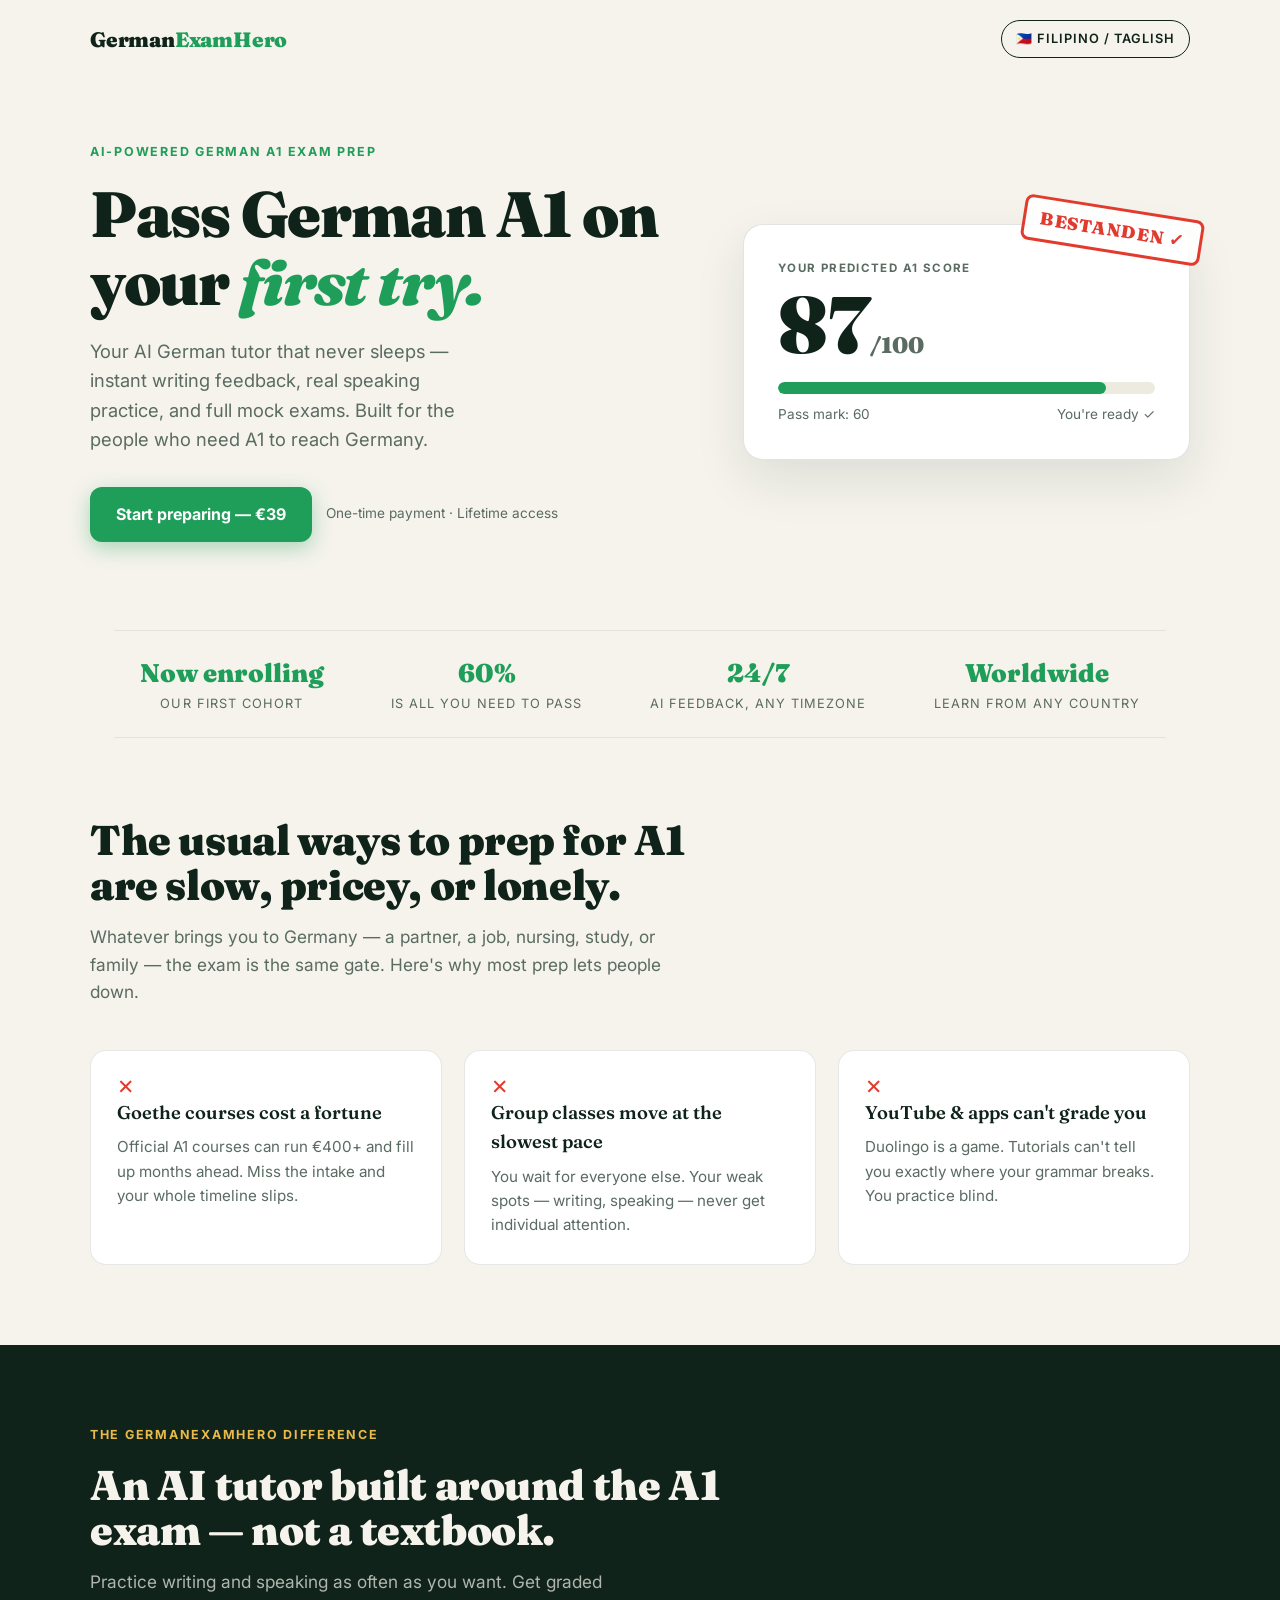
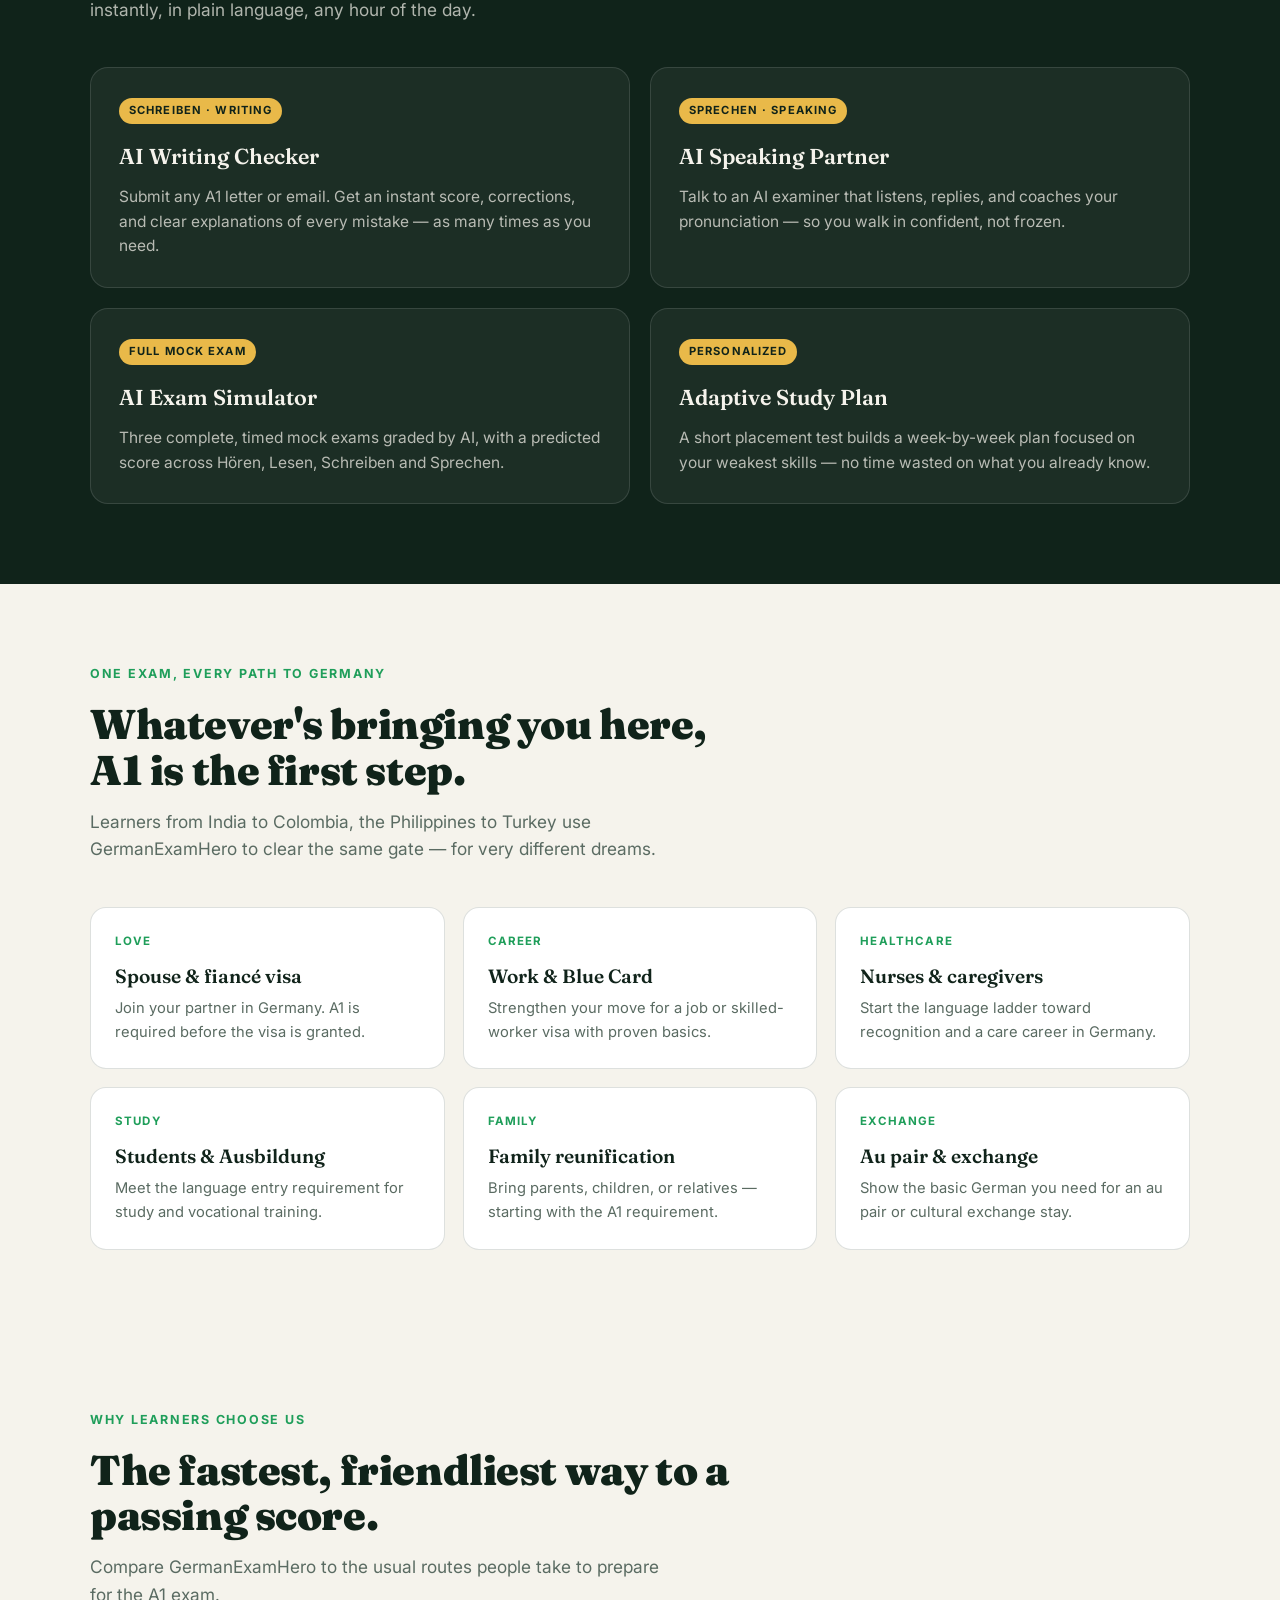
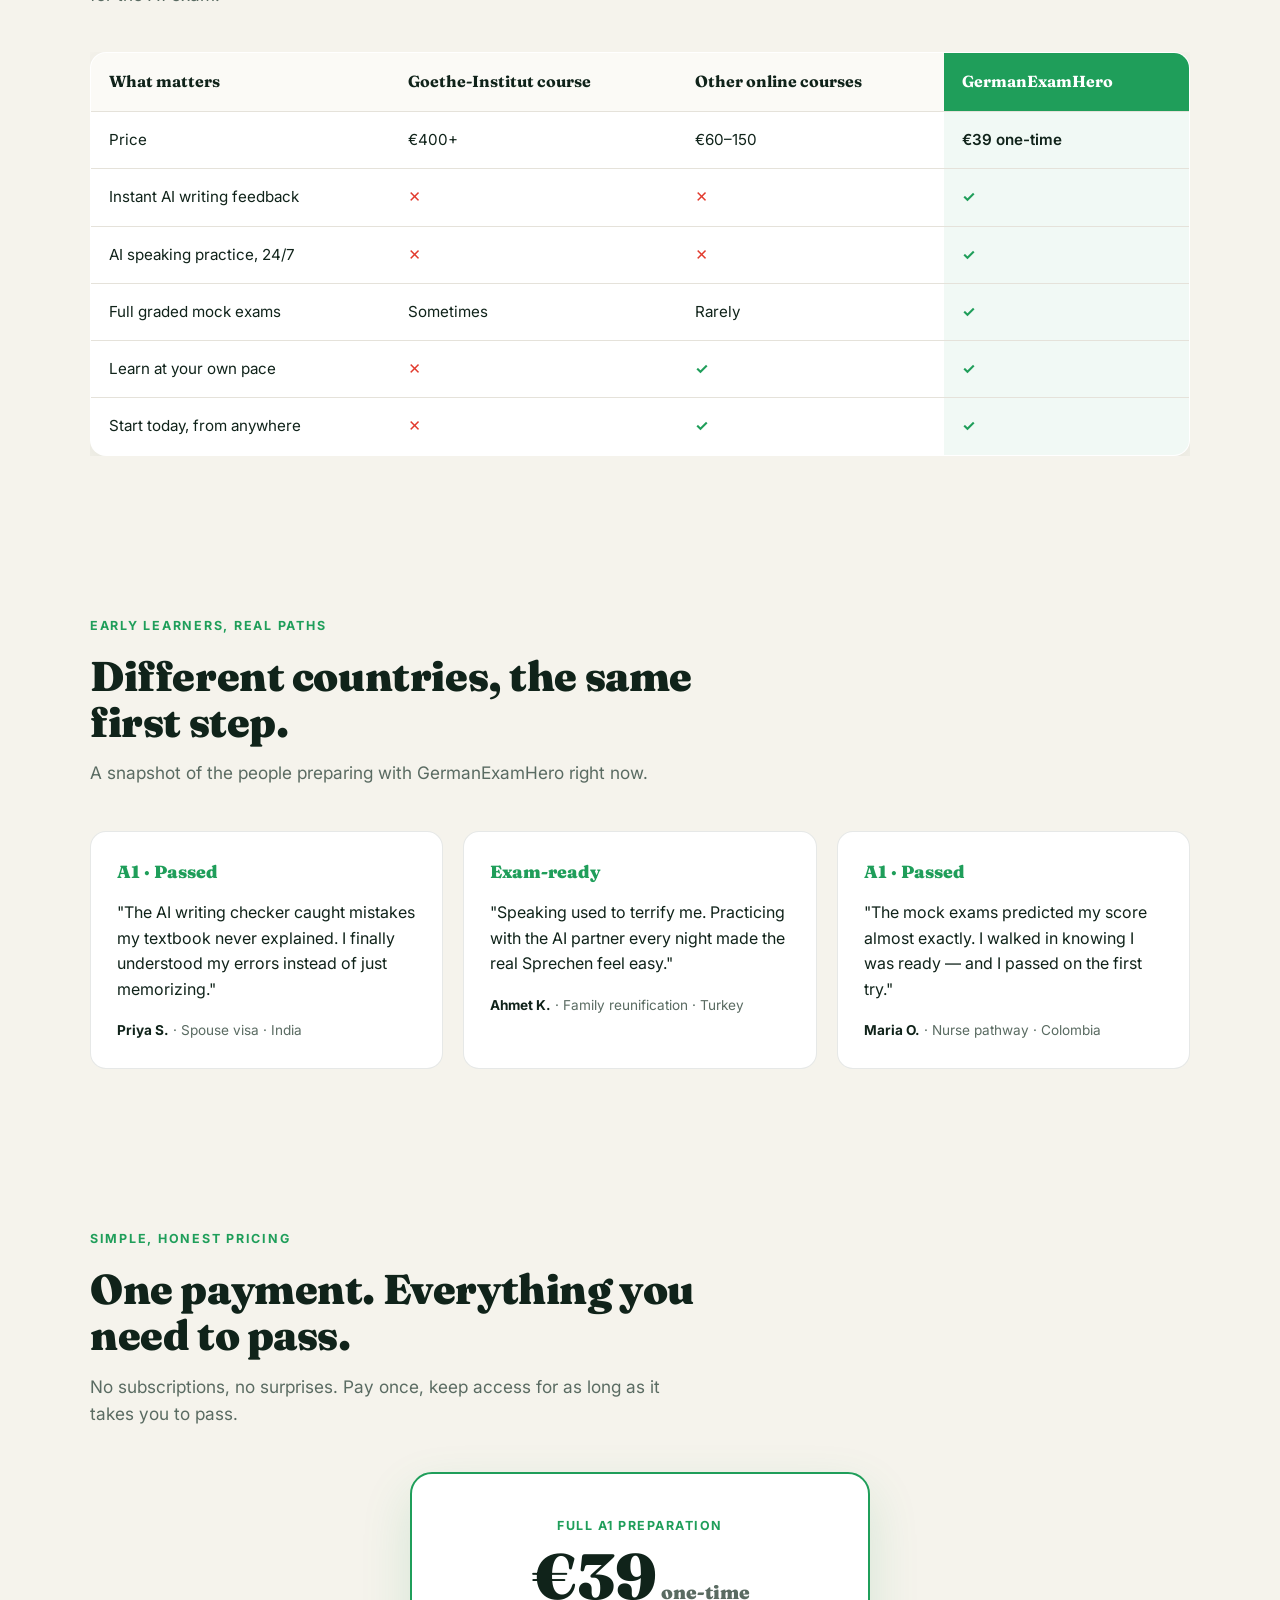
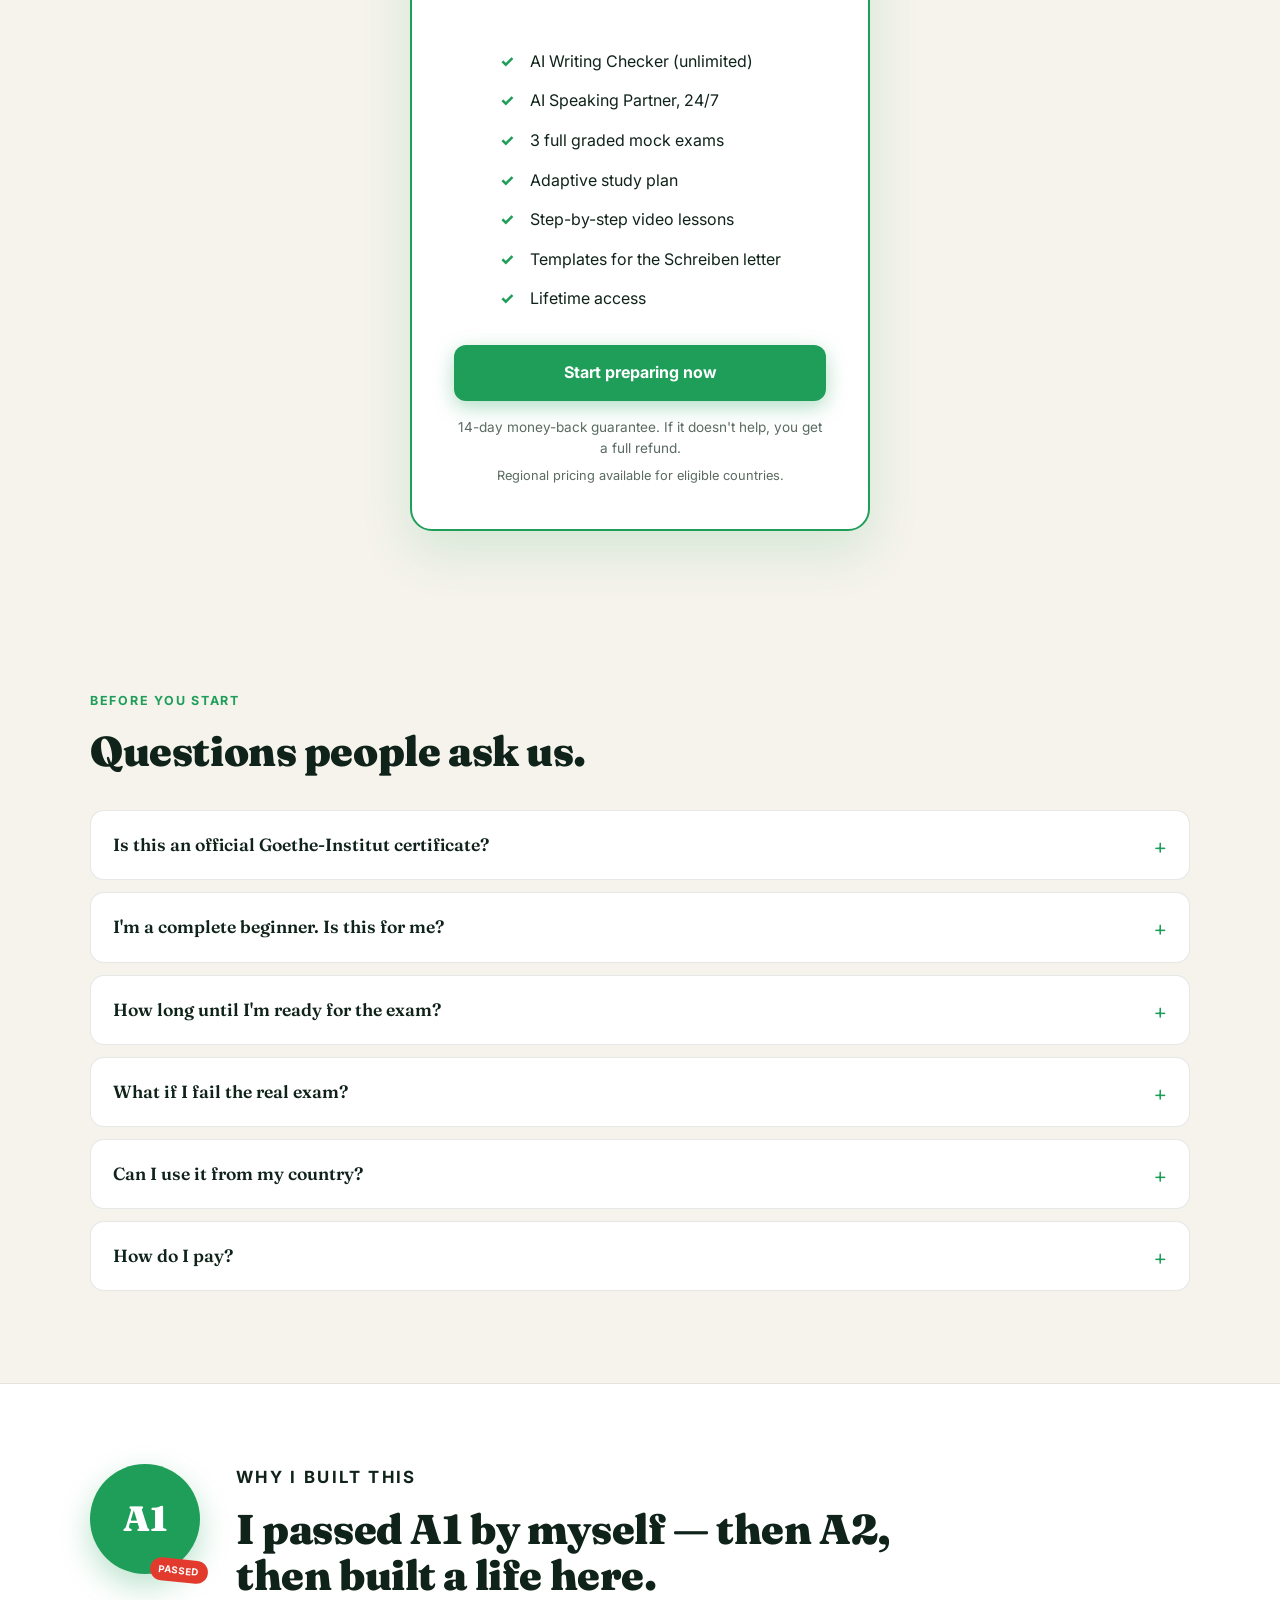
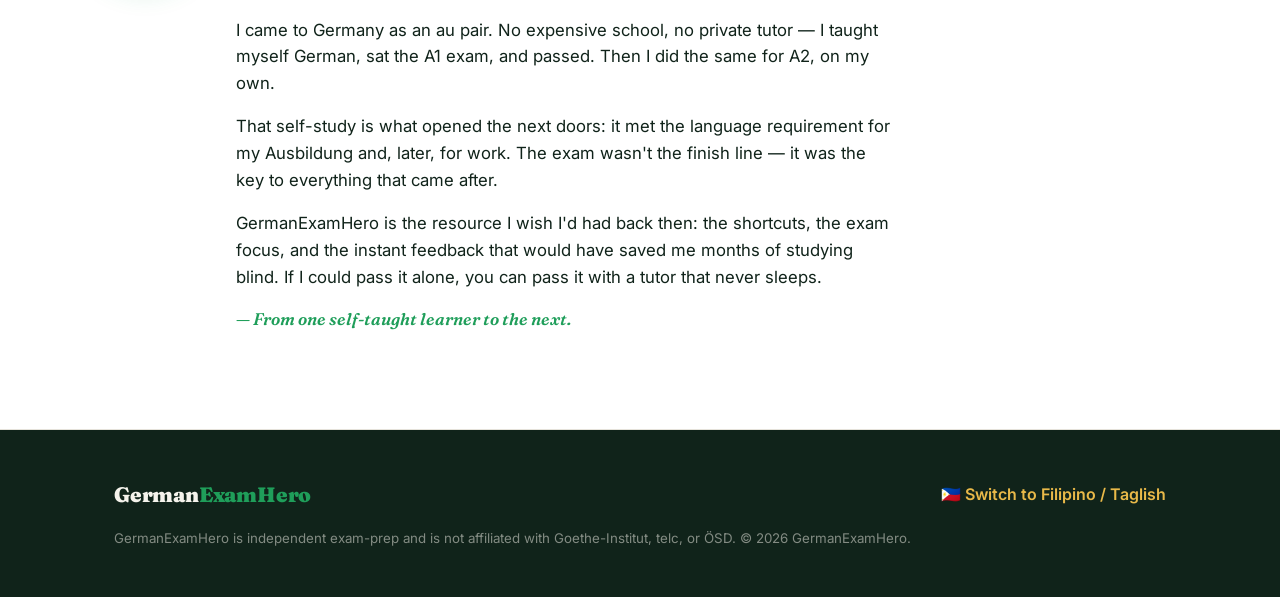
==== commit 445b644b: "Fix: move founder story inside body, above footer" ====
--- a/index.html
+++ b/index.html
@@ -161,19 +161,7 @@
   </section>
 
   <!-- ===== Footer ===== -->
-  <footer class="footer">
-    <div class="wrap row">
-      <div class="brand">German<span>ExamHero</span></div>
-      <a href="ph.html">🇵🇭 Switch to Filipino / Taglish</a>
-    </div>
-    <div class="wrap">
-      <small>GermanExamHero is independent exam-prep and is not affiliated with Goethe-Institut, telc, or ÖSD. © 2026 GermanExamHero.</small>
-    </div>
-  </footer>
-
-</body>
-</html>
-<!-- ===== Founder story ===== -->
+  <!-- ===== Founder story ===== -->
 <section class="founder">
   <div class="wrap section">
     <div class="founder-inner">
@@ -188,4 +176,16 @@
       </div>
     </div>
   </div>
-</section>+</section>
+<footer class="footer">
+    <div class="wrap row">
+      <div class="brand">German<span>ExamHero</span></div>
+      <a href="ph.html">🇵🇭 Switch to Filipino / Taglish</a>
+    </div>
+    <div class="wrap">
+      <small>GermanExamHero is independent exam-prep and is not affiliated with Goethe-Institut, telc, or ÖSD. © 2026 GermanExamHero.</small>
+    </div>
+  </footer>
+
+</body>
+</html>
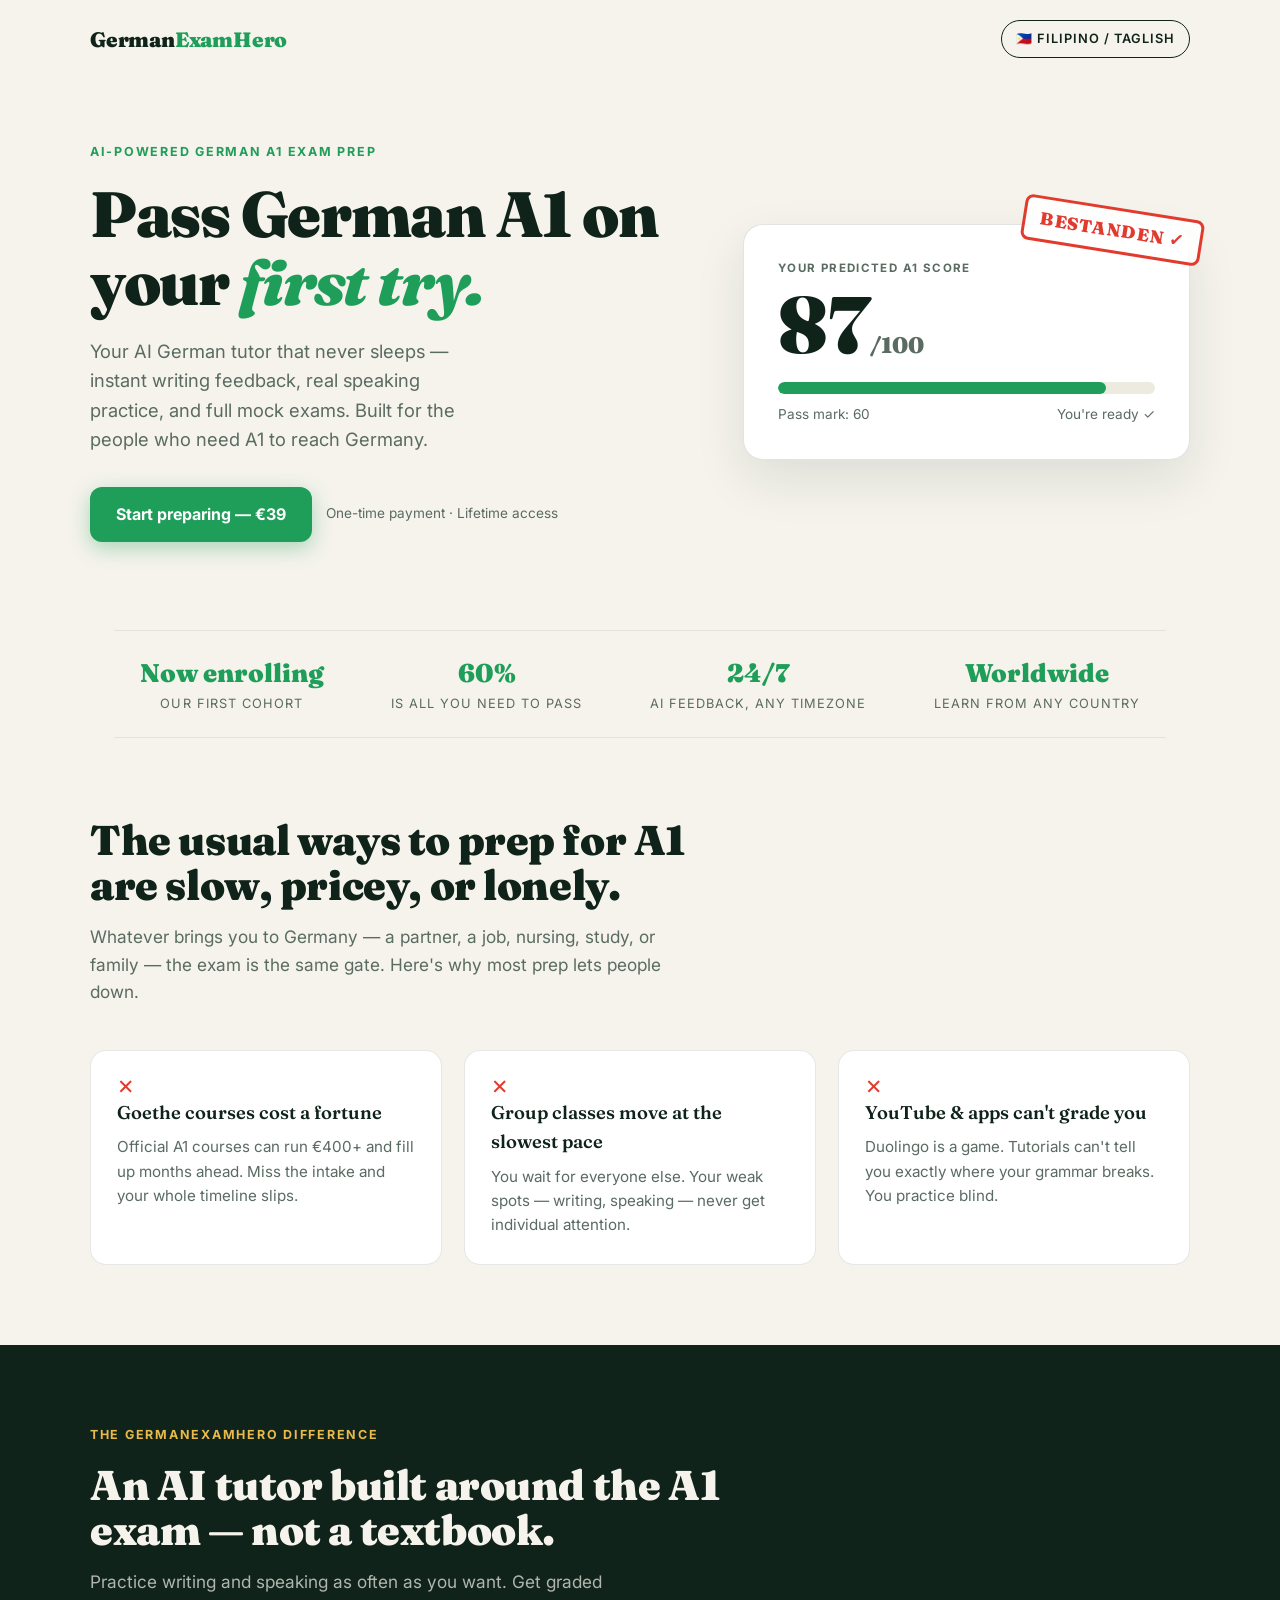
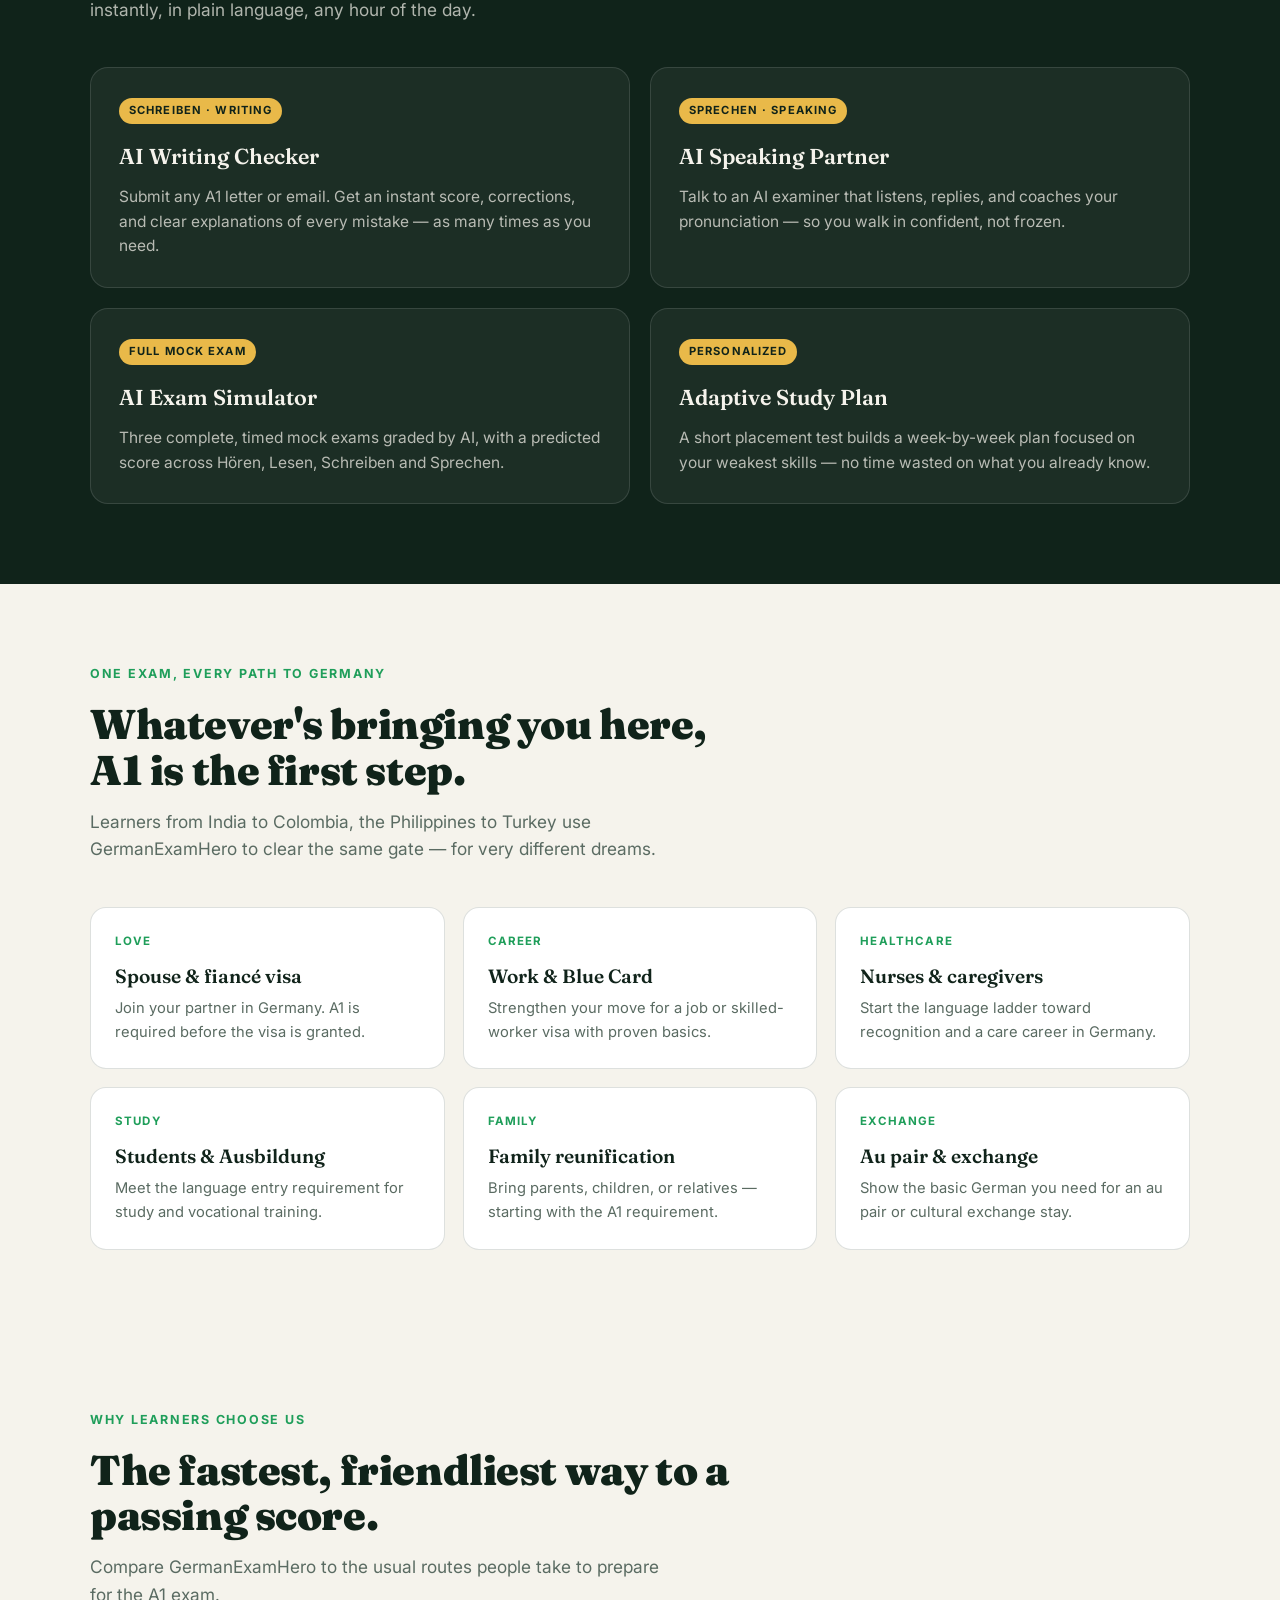
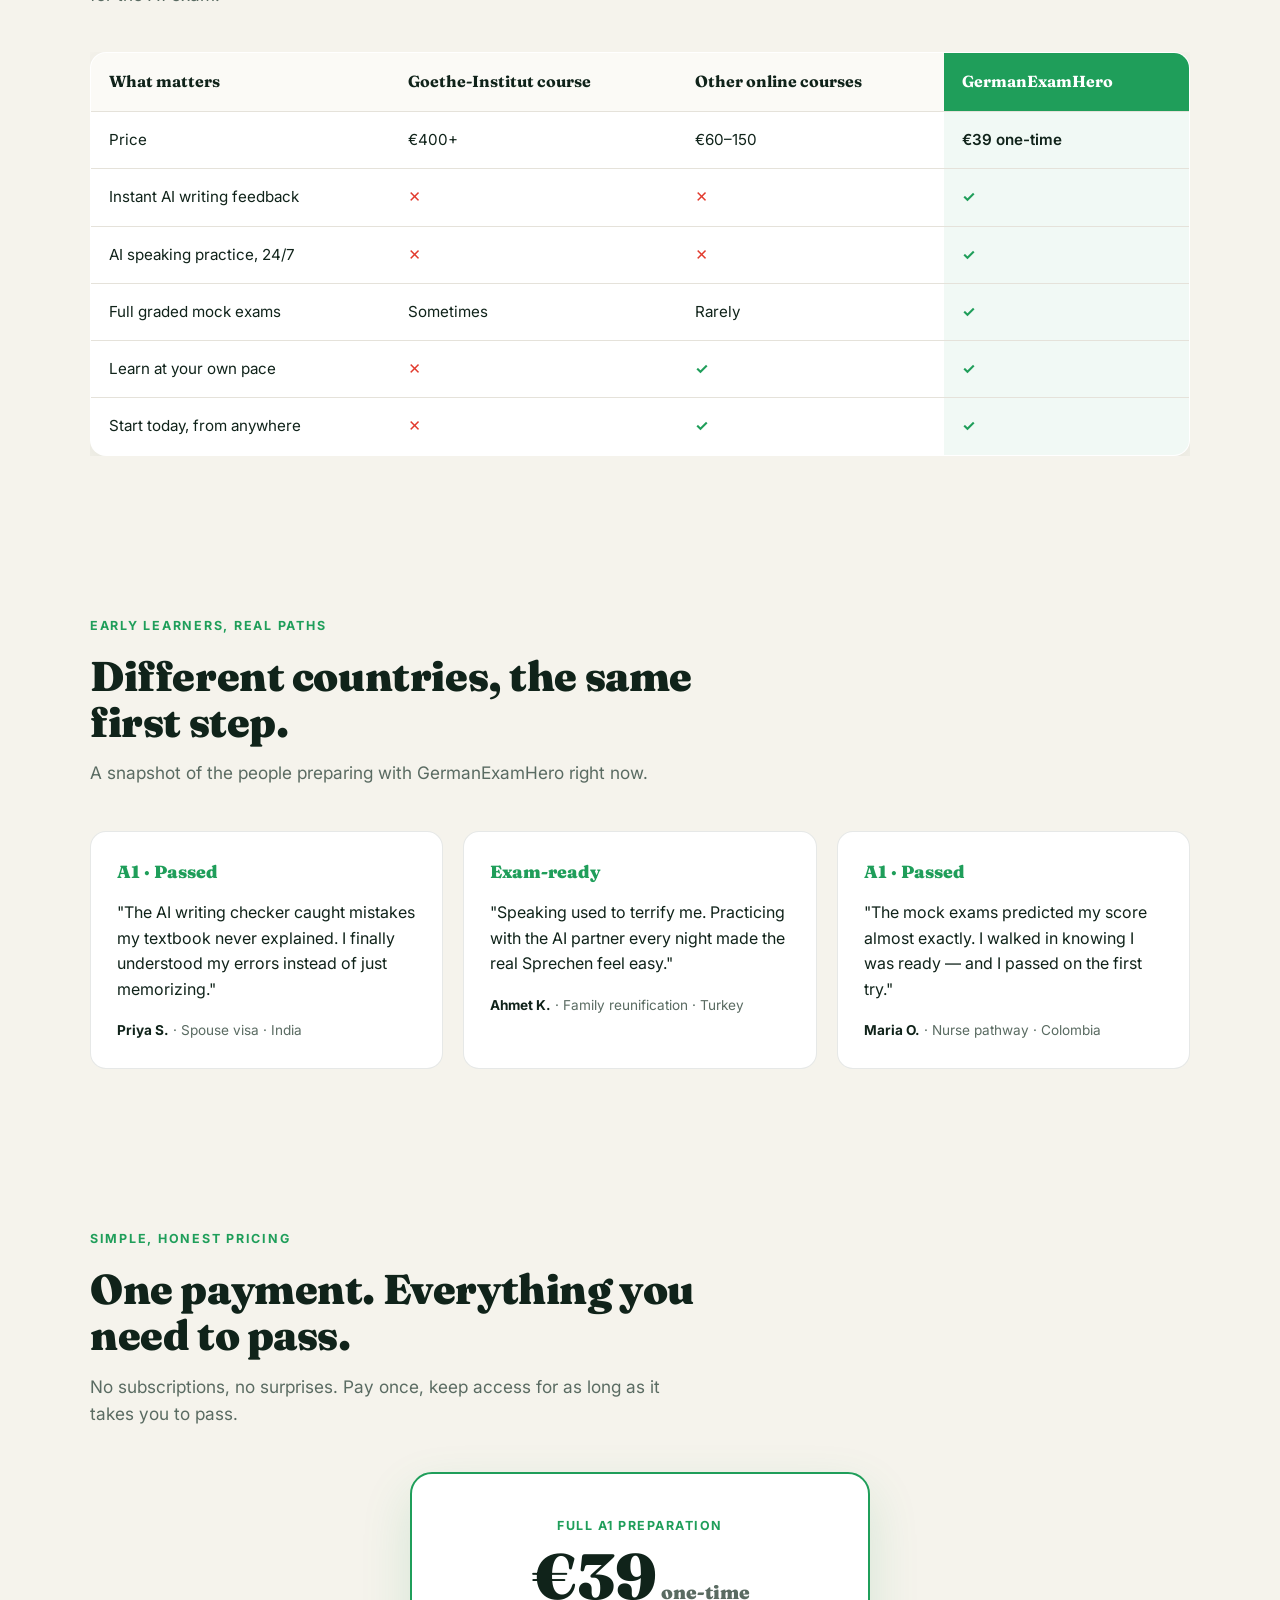
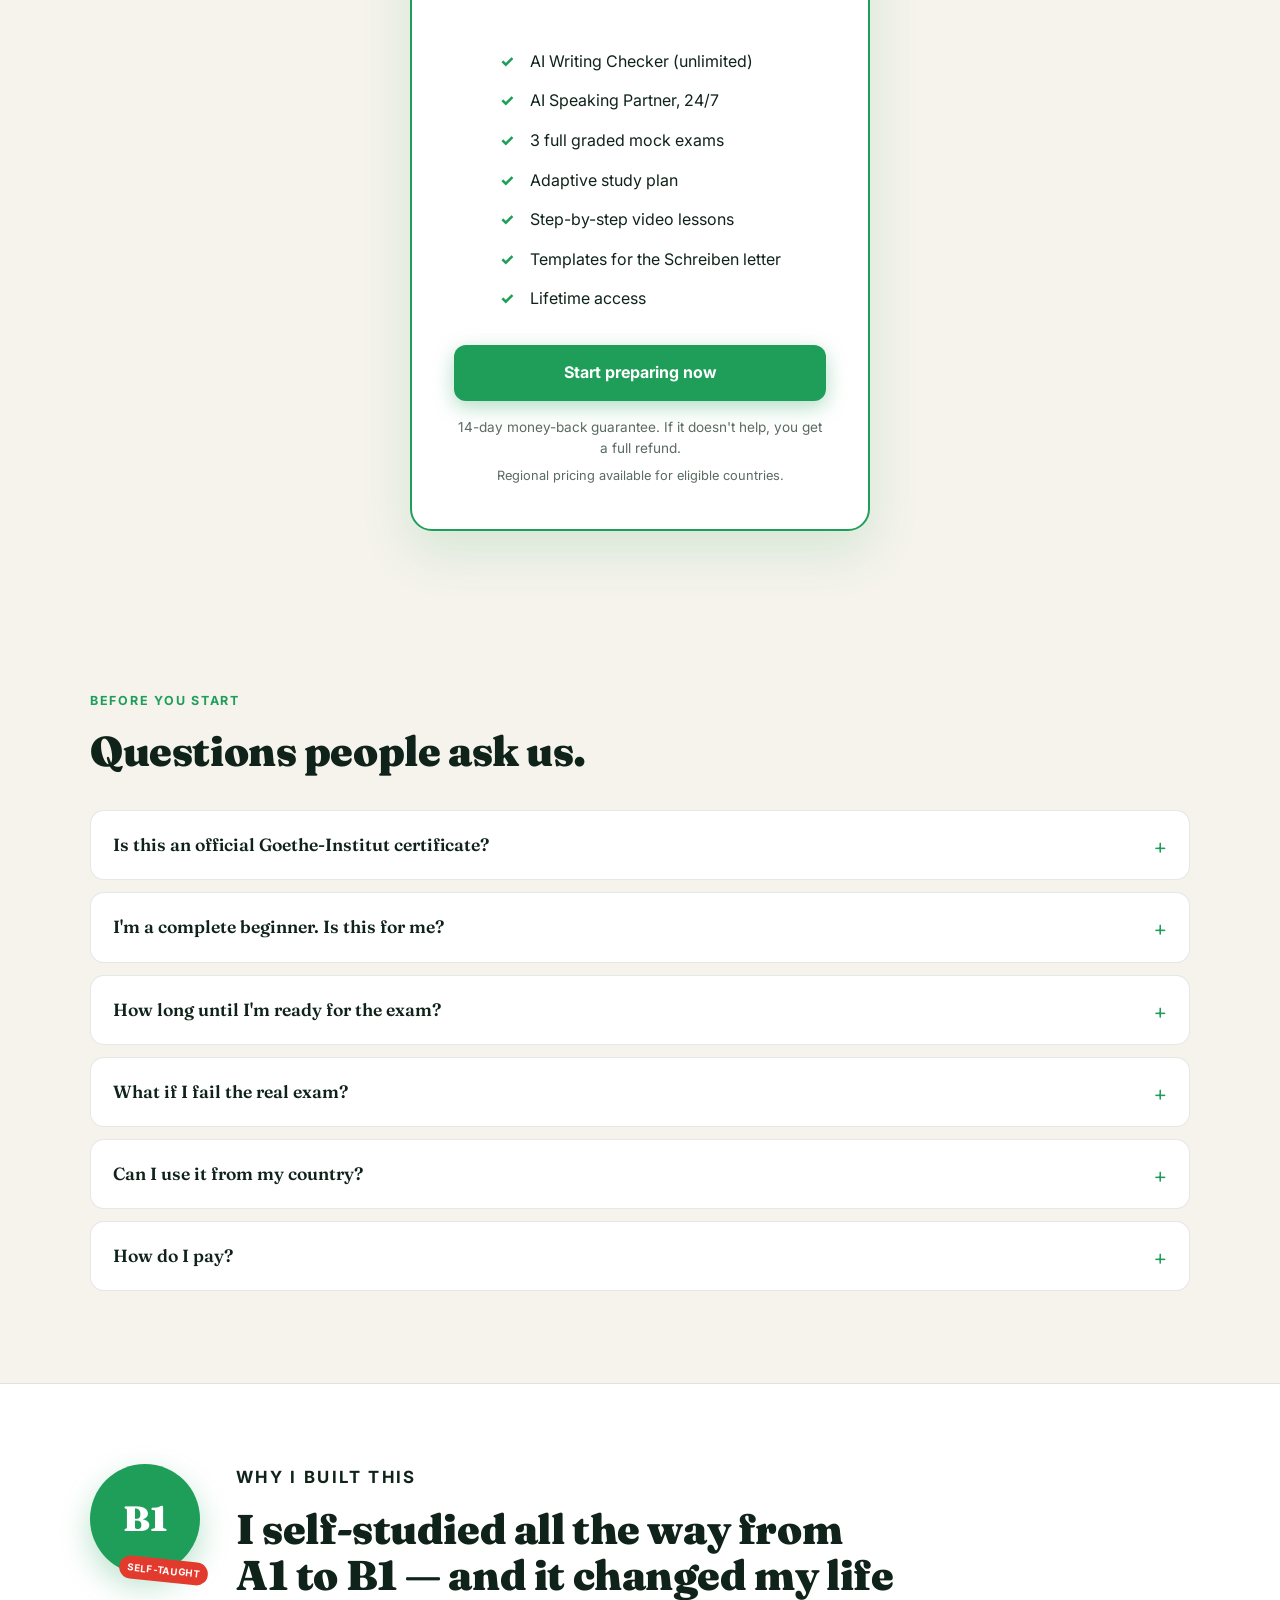
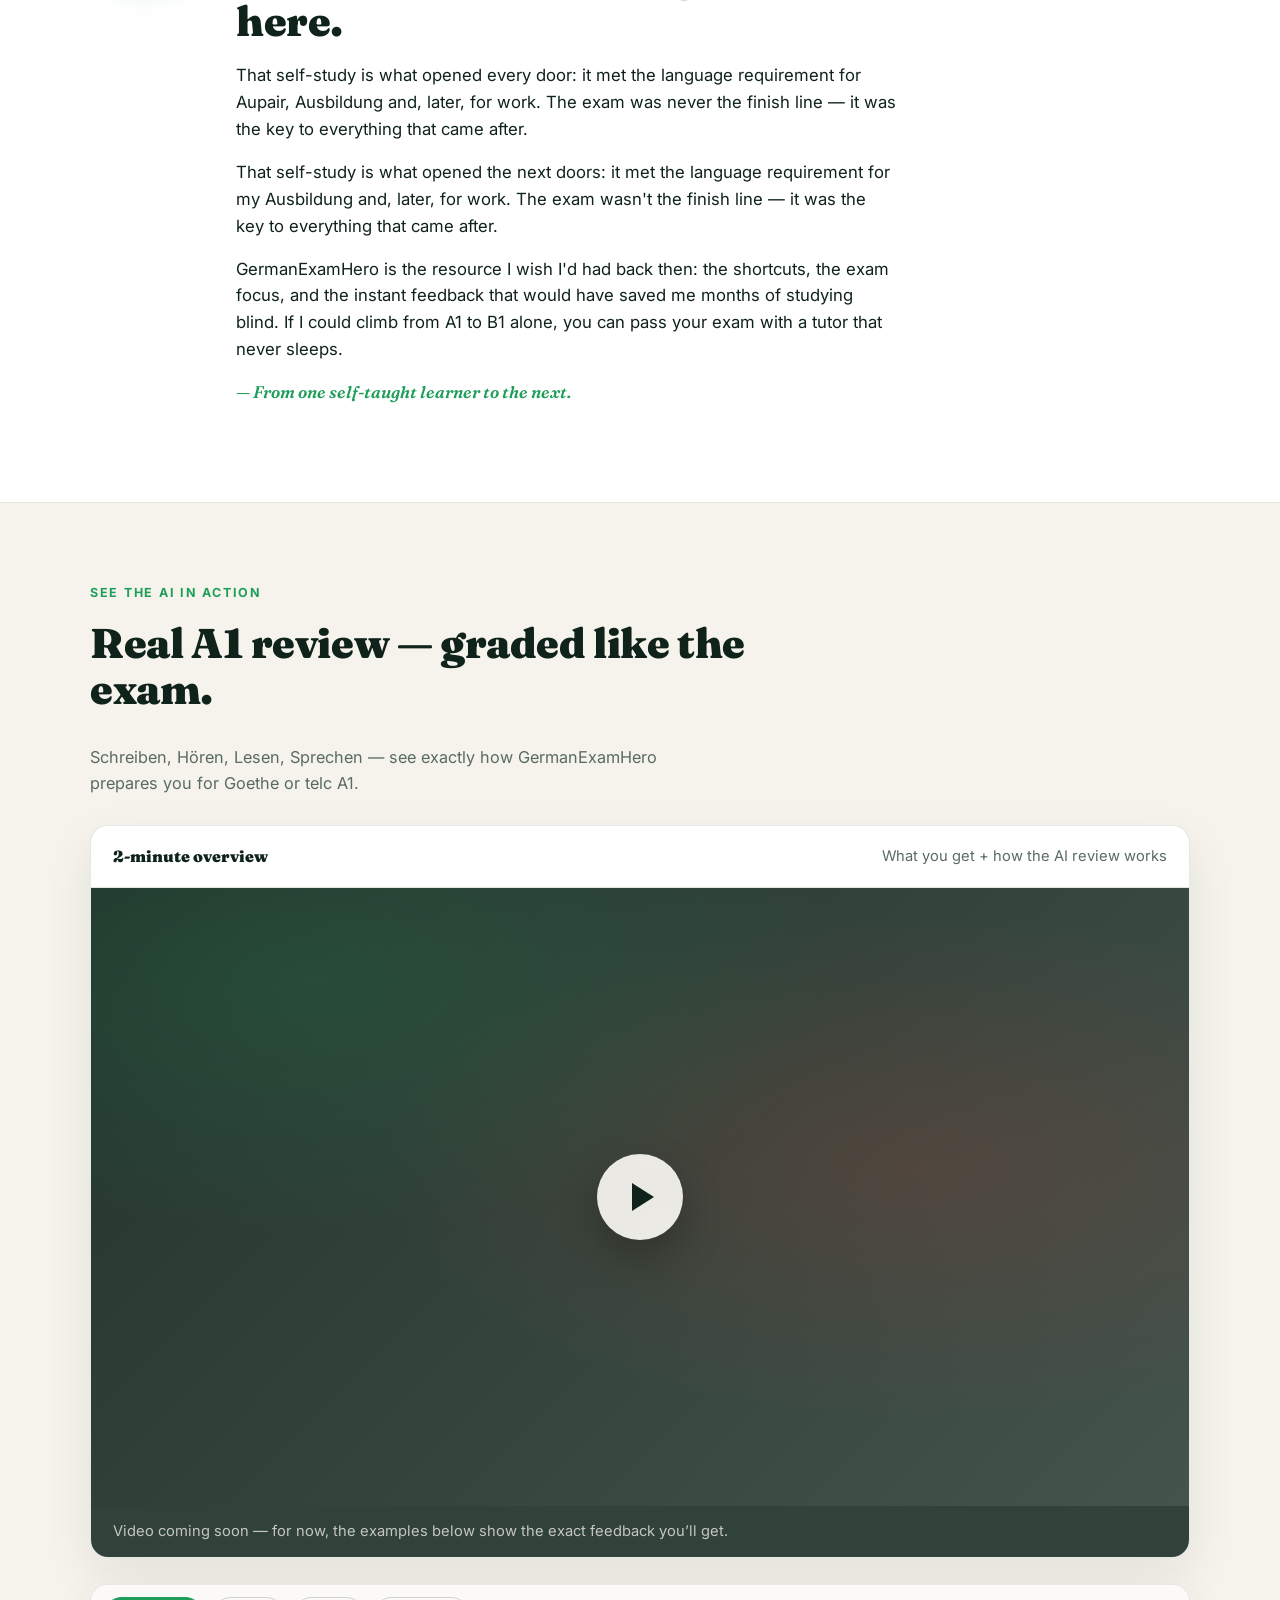
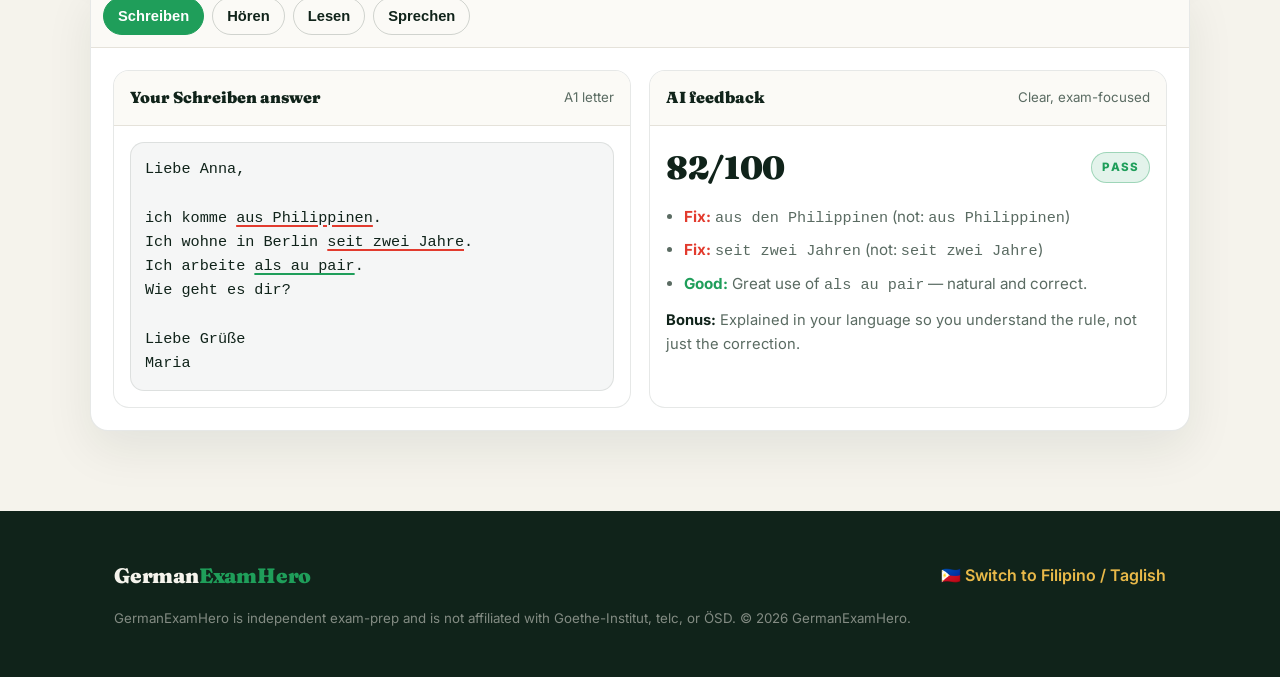
==== commit 3b9377f3: "Add AI demo section with video placeholder and A1 tabs (EN)" ====
--- a/index.html
+++ b/index.html
@@ -165,18 +165,208 @@
 <section class="founder">
   <div class="wrap section">
     <div class="founder-inner">
-      <div class="founder-badge">A1<span class="mini">Passed</span></div>
-      <div>
+<div class="founder-badge">B1<span class="mini">Self-taught</span></div>      <div>
         <p class="eyebrow">Why I built this</p>
-        <h2>I passed A1 by myself — then A2, then built a life here.</h2>
-        <p>I came to Germany as an au pair. No expensive school, no private tutor — I taught myself German, sat the A1 exam, and passed. Then I did the same for A2, on my own.</p>
-        <p>That self-study is what opened the next doors: it met the language requirement for my Ausbildung and, later, for work. The exam wasn't the finish line — it was the key to everything that came after.</p>
-        <p>GermanExamHero is the resource I wish I'd had back then: the shortcuts, the exam focus, and the instant feedback that would have saved me months of studying blind. If I could pass it alone, you can pass it with a tutor that never sleeps.</p>
-        <p class="sig">— From one self-taught learner to the next.</p>
+<h2>I self-studied all the way from A1 to B1 — and it changed my life here.</h2>
+<p>That self-study is what opened every door: it met the language requirement for Aupair, Ausbildung and, later, for work. The exam was never the finish line — it was the key to everything that came after.</p>
+<p>That self-study is what opened the next doors: it met the language requirement for my Ausbildung and, later, for work. The exam wasn't the finish line — it was the key to everything that came after.</p>
+<p>GermanExamHero is the resource I wish I'd had back then: the shortcuts, the exam focus, and the instant feedback that would have saved me months of studying blind. If I could climb from A1 to B1 alone, you can pass your exam with a tutor that never sleeps.</p>
+<p class="sig">— From one self-taught learner to the next.</p>
       </div>
     </div>
   </div>
 </section>
+<!-- ===== See the AI in action (A1 demo) ===== -->
+<section class="demo">
+  <div class="wrap section">
+    <div class="demo-head">
+      <div>
+        <p class="eyebrow">See the AI in action</p>
+        <h2>Real A1 review — graded like the exam.</h2>
+      </div>
+      <p class="demo-kicker">Schreiben, Hören, Lesen, Sprechen — see exactly how GermanExamHero prepares you for Goethe or telc A1.</p>
+    </div>
+
+    <!-- Video placeholder -->
+    <div class="video" aria-label="Video overview placeholder">
+      <div class="video-top">
+        <b>2-minute overview</b>
+        <span>What you get + how the AI review works</span>
+      </div>
+      <div class="video-box">
+        <div class="play" aria-hidden="true"></div>
+      </div>
+      <div class="video-note">Video coming soon — for now, the examples below show the exact feedback you’ll get.</div>
+    </div>
+
+    <!-- Tabs -->
+    <div class="tabs" id="ai-demo">
+      <div class="tabbar" role="tablist" aria-label="A1 exam parts">
+        <button class="tab" role="tab" aria-selected="true" aria-controls="p-schreiben" id="t-schreiben" type="button">Schreiben</button>
+        <button class="tab" role="tab" aria-selected="false" aria-controls="p-hoeren" id="t-hoeren" type="button">Hören</button>
+        <button class="tab" role="tab" aria-selected="false" aria-controls="p-lesen" id="t-lesen" type="button">Lesen</button>
+        <button class="tab" role="tab" aria-selected="false" aria-controls="p-sprechen" id="t-sprechen" type="button">Sprechen</button>
+      </div>
+
+      <!-- Schreiben -->
+      <div class="panel active" role="tabpanel" id="p-schreiben" aria-labelledby="t-schreiben">
+        <div class="demo-card">
+          <div class="pane">
+            <div class="hdr"><b>Your Schreiben answer</b><small>A1 letter</small></div>
+            <div class="body">
+              <div class="answer mono">
+                Liebe Anna,<br><br>
+                ich komme <span class="mark mark-red">aus Philippinen</span>.<br>
+                Ich wohne in Berlin <span class="mark mark-red">seit zwei Jahre</span>.<br>
+                Ich arbeite <span class="mark mark-green">als au pair</span>.<br>
+                Wie geht es dir?<br><br>
+                Liebe Grüße<br>
+                Maria
+              </div>
+            </div>
+          </div>
+
+          <div class="pane">
+            <div class="hdr"><b>AI feedback</b><small>Clear, exam-focused</small></div>
+            <div class="body">
+              <div class="scoreline">
+                <div class="scorechip">82/100</div>
+                <span class="badge">PASS</span>
+              </div>
+              <ul class="list">
+                <li><b style="color:var(--stamp)">Fix:</b> <span class="mono">aus den Philippinen</span> (not: <span class="mono">aus Philippinen</span>)</li>
+                <li><b style="color:var(--stamp)">Fix:</b> <span class="mono">seit zwei Jahren</span> (not: <span class="mono">seit zwei Jahre</span>)</li>
+                <li><b style="color:var(--pass)">Good:</b> Great use of <span class="mono">als au pair</span> — natural and correct.</li>
+              </ul>
+              <p class="tip"><b>Bonus:</b> Explained in your language so you understand the rule, not just the correction.</p>
+            </div>
+          </div>
+        </div>
+      </div>
+
+      <!-- Hören -->
+      <div class="panel" role="tabpanel" id="p-hoeren" aria-labelledby="t-hoeren">
+        <div class="demo-card">
+          <div class="pane">
+            <div class="hdr"><b>Your Hören answer</b><small>Station announcement</small></div>
+            <div class="body">
+              <div class="answer">
+                <p class="mono"><b>🔊 Audio:</b> “Der Zug nach München fährt um <span class="mark mark-green">zehn Uhr fünfzig</span> von Gleis 3.”</p>
+                <p style="margin-top:10px;"><b>Question:</b> When does the train to Munich depart?</p>
+                <p class="mono">a) 10:15&nbsp;&nbsp; b) <b>10:50</b>&nbsp;&nbsp; c) 10:55</p>
+                <p style="margin-top:10px;"><b>Your choice:</b> b) 10:50</p>
+              </div>
+            </div>
+          </div>
+
+          <div class="pane">
+            <div class="hdr"><b>AI feedback</b><small>Listening coaching</small></div>
+            <div class="body">
+              <div class="scoreline">
+                <div class="scorechip">✔ Correct</div>
+                <span class="badge">READY</span>
+              </div>
+              <ul class="list">
+                <li><b style="color:var(--pass)">Good:</b> You caught <span class="mono">zehn Uhr fünfzig</span> quickly.</li>
+                <li><b>Trap to watch:</b> <span class="mono">fünfzig</span> (50) vs <span class="mono">fünfzehn</span> (15) — very common A1 confusion.</li>
+              </ul>
+              <p class="tip"><b>Practice tip:</b> We train you to listen for numbers, time words (<span class="mono">Uhr</span>), and key nouns (<span class="mono">Zug</span>, <span class="mono">Gleis</span>).</p>
+            </div>
+          </div>
+        </div>
+      </div>
+
+      <!-- Lesen -->
+      <div class="panel" role="tabpanel" id="p-lesen" aria-labelledby="t-lesen">
+        <div class="demo-card">
+          <div class="pane">
+            <div class="hdr"><b>Your Lesen answer</b><small>Ad / notice</small></div>
+            <div class="body">
+              <div class="answer">
+                <p class="mono"><b>Text:</b> “Zimmer in Berlin frei. 350 Euro pro Monat. Nähe U-Bahn.”</p>
+                <p style="margin-top:10px;"><b>Question:</b> The room costs 300 euros per month. (Right / Wrong)</p>
+                <p style="margin-top:10px;"><b>Your answer:</b> Right</p>
+              </div>
+            </div>
+          </div>
+
+          <div class="pane">
+            <div class="hdr"><b>AI feedback</b><small>Reading accuracy</small></div>
+            <div class="body">
+              <div class="scoreline">
+                <div class="scorechip">62/100</div>
+                <span class="badge red">REVIEW</span>
+              </div>
+              <ul class="list">
+                <li><b style="color:var(--stamp)">Fix:</b> The text says <span class="mono">350 Euro</span>, not 300.</li>
+                <li><b>Exam habit:</b> In A1 reading, always scan for exact numbers and dates first.</li>
+              </ul>
+              <p class="tip"><b>Practice tip:</b> We teach keyword scanning so you don’t “over-read” and miss the obvious.</p>
+            </div>
+          </div>
+        </div>
+      </div>
+
+      <!-- Sprechen -->
+      <div class="panel" role="tabpanel" id="p-sprechen" aria-labelledby="t-sprechen">
+        <div class="demo-card">
+          <div class="pane">
+            <div class="hdr"><b>Your Sprechen answer</b><small>Self-introduction</small></div>
+            <div class="body">
+              <div class="answer mono">
+                Ich heiße Maria. Ich komme <span class="mark mark-red">aus Philippinen</span>.\n
+                Ich bin <span class="mark mark-green">Au-pair</span>. Ich wohne in Berlin.
+              </div>
+              <p class="tip"><b>Prompt:</b> “Stellen Sie sich vor.”</p>
+            </div>
+          </div>
+
+          <div class="pane">
+            <div class="hdr"><b>AI feedback</b><small>Speak with confidence</small></div>
+            <div class="body">
+              <div class="scoreline">
+                <div class="scorechip">78/100</div>
+                <span class="badge">PASS</span>
+              </div>
+              <ul class="list">
+                <li><b style="color:var(--stamp)">Fix:</b> Say <span class="mono">aus den Philippinen</span>.</li>
+                <li><b style="color:var(--pass)">Good:</b> Clear structure: name → country → role → city. Examiners love this.</li>
+                <li><b>Next step:</b> Add one extra detail (age, languages, hobby) to sound natural.</li>
+              </ul>
+              <p class="tip"><b>Practice tip:</b> Repeat until it feels automatic — then the real exam feels easy.</p>
+            </div>
+          </div>
+        </div>
+      </div>
+    </div>
+
+  </div>
+</section>
+
+<script>
+  // Simple, accessible tabs
+  (function(){
+    const root = document.getElementById('ai-demo');
+    if(!root) return;
+    const tabs = Array.from(root.querySelectorAll('.tab'));
+    const panels = Array.from(root.querySelectorAll('.panel'));
+
+    function activate(tab){
+      tabs.forEach(t => t.setAttribute('aria-selected', t === tab ? 'true' : 'false'));
+      panels.forEach(p => p.classList.toggle('active', p.id === tab.getAttribute('aria-controls')));
+      tab.focus();
+    }
+
+    tabs.forEach(tab => {
+      tab.addEventListener('click', () => activate(tab));
+      tab.addEventListener('keydown', (e) => {
+        const i = tabs.indexOf(tab);
+        if(e.key === 'ArrowRight') { e.preventDefault(); activate(tabs[(i+1)%tabs.length]); }
+        if(e.key === 'ArrowLeft')  { e.preventDefault(); activate(tabs[(i-1+tabs.length)%tabs.length]); }
+      });
+    });
+  })();
+</script>
 <footer class="footer">
     <div class="wrap row">
       <div class="brand">German<span>ExamHero</span></div>
--- a/styles.css
+++ b/styles.css
@@ -243,4 +243,114 @@
 .founder .sig{font-family:'Fraunces',serif;font-weight:600;font-style:italic;color:var(--pass);}
 @media (max-width:820px){
   .founder-inner{grid-template-columns:1fr;gap:24px;}
+}
+/* ---- AI demo (See it in action) ---- */
+.demo{background:var(--paper);}
+.demo-head{display:flex;justify-content:space-between;align-items:flex-end;gap:18px;flex-wrap:wrap;}
+.demo-head h2{max-width:26ch;}
+.demo-kicker{color:var(--muted);font-size:1.02rem;max-width:60ch;margin:0;}
+
+.video{
+  margin-top:28px;background:#fff;border:1.5px solid rgba(16,35,26,.10);
+  border-radius:18px;overflow:hidden;box-shadow:0 18px 48px rgba(16,35,26,.08);
+}
+.video-top{
+  display:flex;justify-content:space-between;align-items:center;
+  padding:18px 22px;border-bottom:1px solid var(--line);
+}
+.video-top b{font-family:'Fraunces',serif;font-weight:900;}
+.video-top span{color:var(--muted);font-size:.92rem;}
+.video-box{
+  aspect-ratio:16/9;background:
+    radial-gradient(900px 420px at 20% 15%, rgba(31,158,90,.18), transparent 60%),
+    radial-gradient(900px 420px at 75% 45%, rgba(226,59,46,.14), transparent 60%),
+    linear-gradient(135deg, rgba(16,35,26,.92), rgba(16,35,26,.78));
+  display:flex;align-items:center;justify-content:center;position:relative;
+}
+.play{
+  width:86px;height:86px;border-radius:50%;
+  background:rgba(245,243,236,.95);display:grid;place-items:center;
+  box-shadow:0 18px 40px rgba(0,0,0,.25);
+}
+.play:before{
+  content:"";display:block;margin-left:6px;
+  width:0;height:0;border-top:14px solid transparent;border-bottom:14px solid transparent;
+  border-left:22px solid var(--ink);
+}
+.video-note{
+  padding:14px 22px;color:rgba(245,243,236,.75);background:rgba(16,35,26,.86);
+  font-size:.92rem;
+}
+
+/* Tabs */
+.tabs{
+  margin-top:26px;background:#fff;border:1.5px solid rgba(16,35,26,.10);
+  border-radius:18px;box-shadow:0 18px 48px rgba(16,35,26,.08);
+  overflow:hidden;
+}
+.tabbar{
+  display:flex;gap:8px;flex-wrap:wrap;
+  padding:12px;border-bottom:1px solid var(--line);background:#FBFAF6;
+}
+.tab{
+  appearance:none;border:1.5px solid rgba(16,35,26,.18);
+  background:transparent;color:var(--ink);
+  padding:10px 14px;border-radius:999px;
+  font-weight:700;font-size:.92rem;cursor:pointer;transition:.15s;
+}
+.tab[aria-selected="true"]{
+  background:var(--pass);border-color:var(--pass);color:#fff;
+}
+.tab:focus{outline:3px solid rgba(31,158,90,.25);outline-offset:2px;}
+
+.panel{display:none;padding:22px;}
+.panel.active{display:block;}
+
+.demo-card{
+  display:grid;grid-template-columns:1fr 1fr;gap:18px;
+}
+.pane{
+  border:1.5px solid rgba(16,35,26,.10);border-radius:16px;overflow:hidden;background:#fff;
+}
+.pane .hdr{
+  padding:14px 16px;border-bottom:1px solid var(--line);
+  display:flex;justify-content:space-between;align-items:center;gap:10px;
+  background:#FBFAF6;
+}
+.pane .hdr b{font-family:'Fraunces',serif;font-weight:900;}
+.pane .hdr small{color:var(--muted);}
+.pane .body{padding:16px;}
+.mono{font-family:ui-monospace, SFMono-Regular, Menlo, Monaco, Consolas, "Liberation Mono","Courier New", monospace;}
+.answer{
+  background:rgba(16,35,26,.04);border:1px solid rgba(16,35,26,.10);
+  border-radius:14px;padding:14px;font-size:.95rem;
+}
+.mark{
+  text-decoration:underline; text-decoration-thickness: 2px;
+  text-underline-offset: 3px;
+}
+.mark-red{ text-decoration-color: var(--stamp); }
+.mark-green{ text-decoration-color: var(--pass); }
+
+.scoreline{display:flex;align-items:center;justify-content:space-between;gap:12px;margin-bottom:12px;}
+.scorechip{
+  display:inline-flex;align-items:baseline;gap:10px;
+  font-family:'Fraunces',serif;font-weight:900;font-size:2rem;letter-spacing:-.01em;
+}
+.badge{
+  font-family:'Inter';font-size:.72rem;font-weight:800;text-transform:uppercase;letter-spacing:.1em;
+  padding:5px 10px;border-radius:999px;background:rgba(31,158,90,.12);color:var(--pass);
+  border:1.5px solid rgba(31,158,90,.35);
+}
+.badge.red{
+  background:rgba(226,59,46,.10);color:var(--stamp);
+  border-color:rgba(226,59,46,.28);
+}
+.list{margin:0;padding-left:18px;color:var(--muted);font-size:.95rem;}
+.list li{margin:8px 0;}
+.tip{margin-top:12px;color:var(--muted);font-size:.92rem;}
+.tip b{color:var(--ink);}
+
+@media (max-width:900px){
+  .demo-card{grid-template-columns:1fr;}
 }
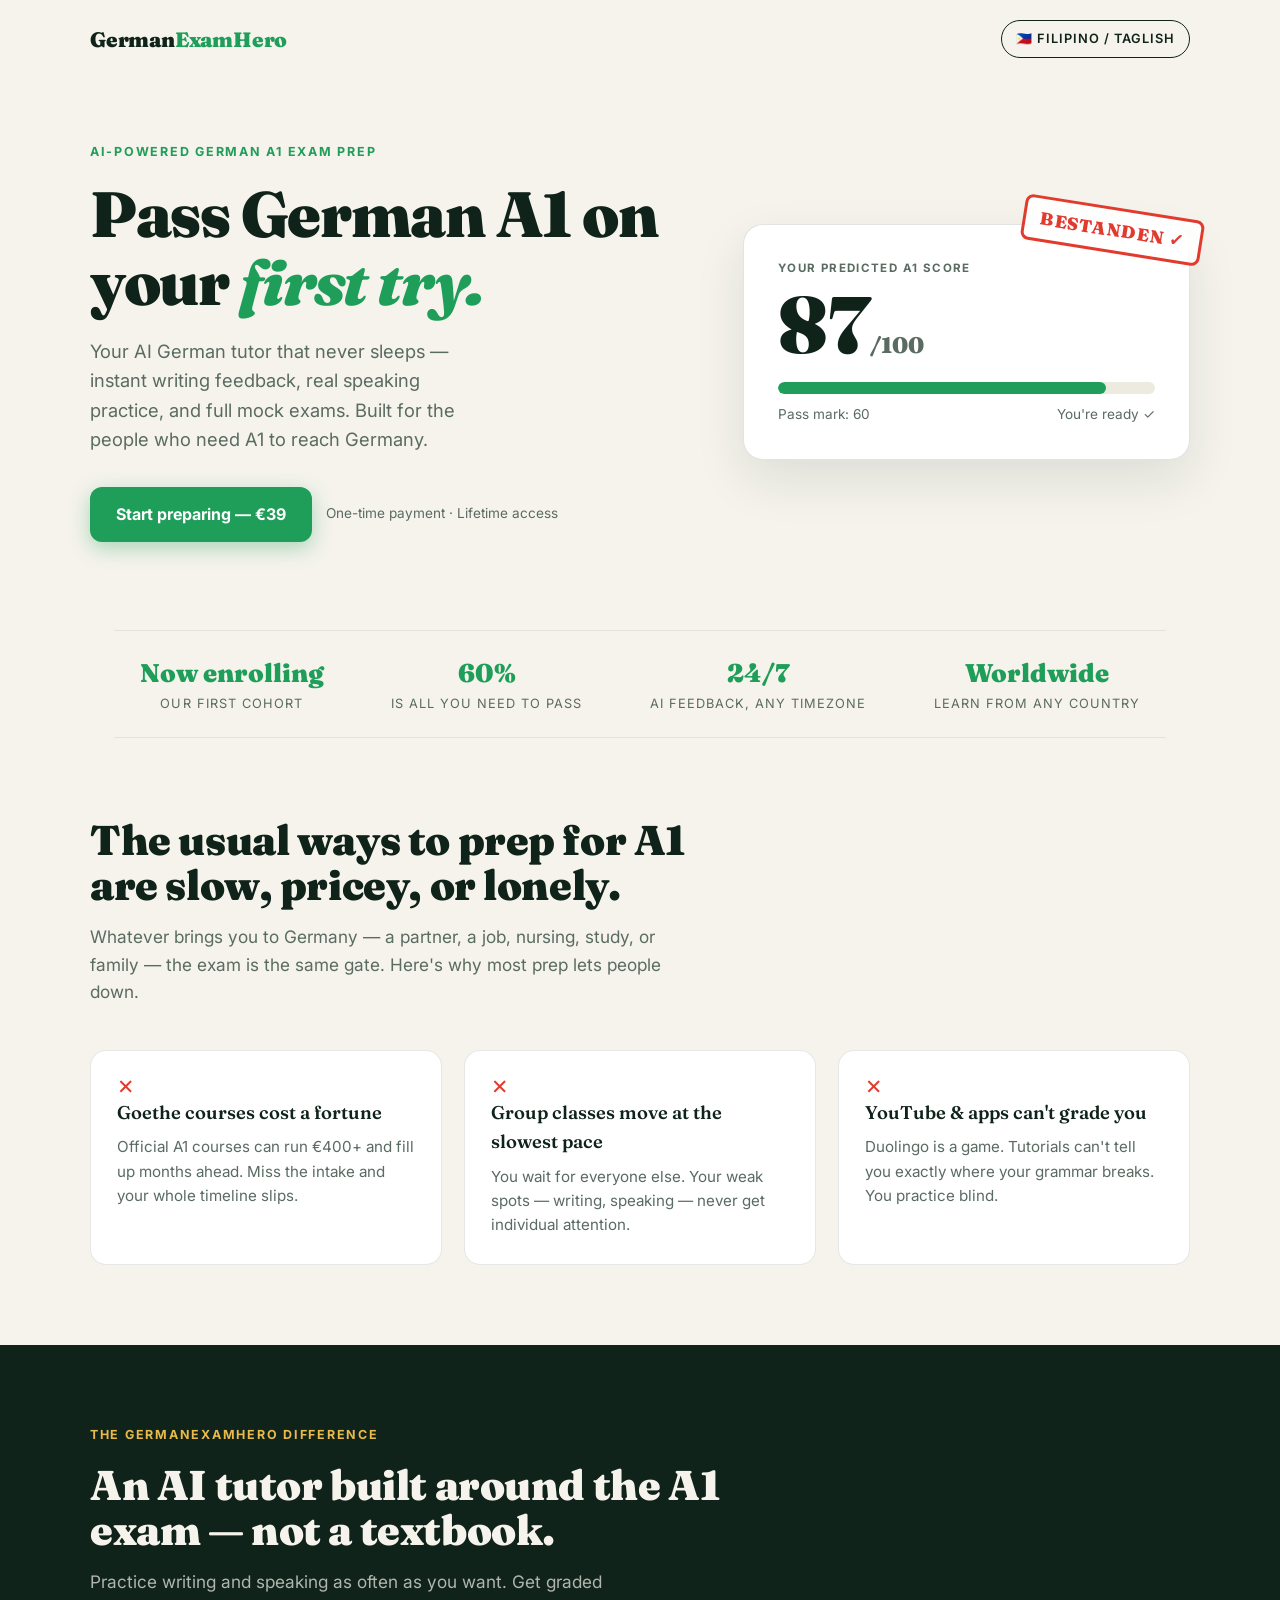
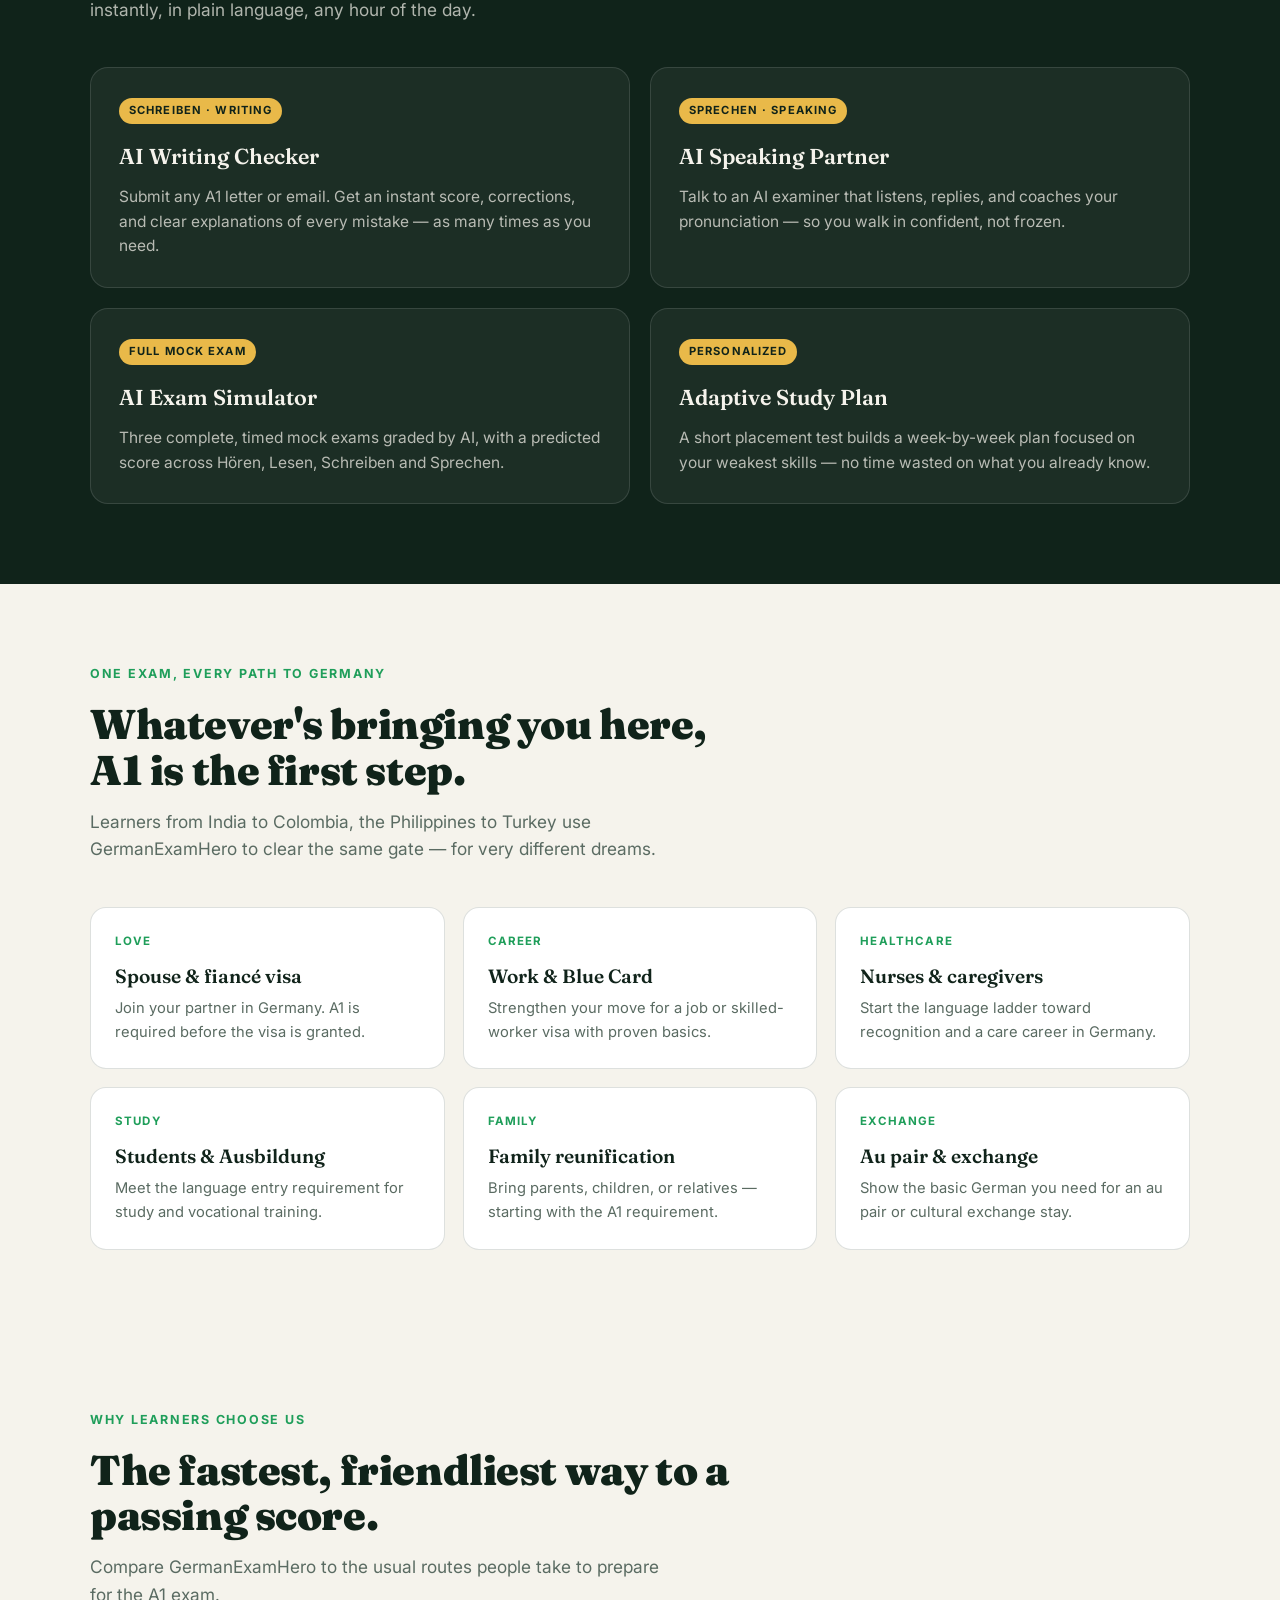
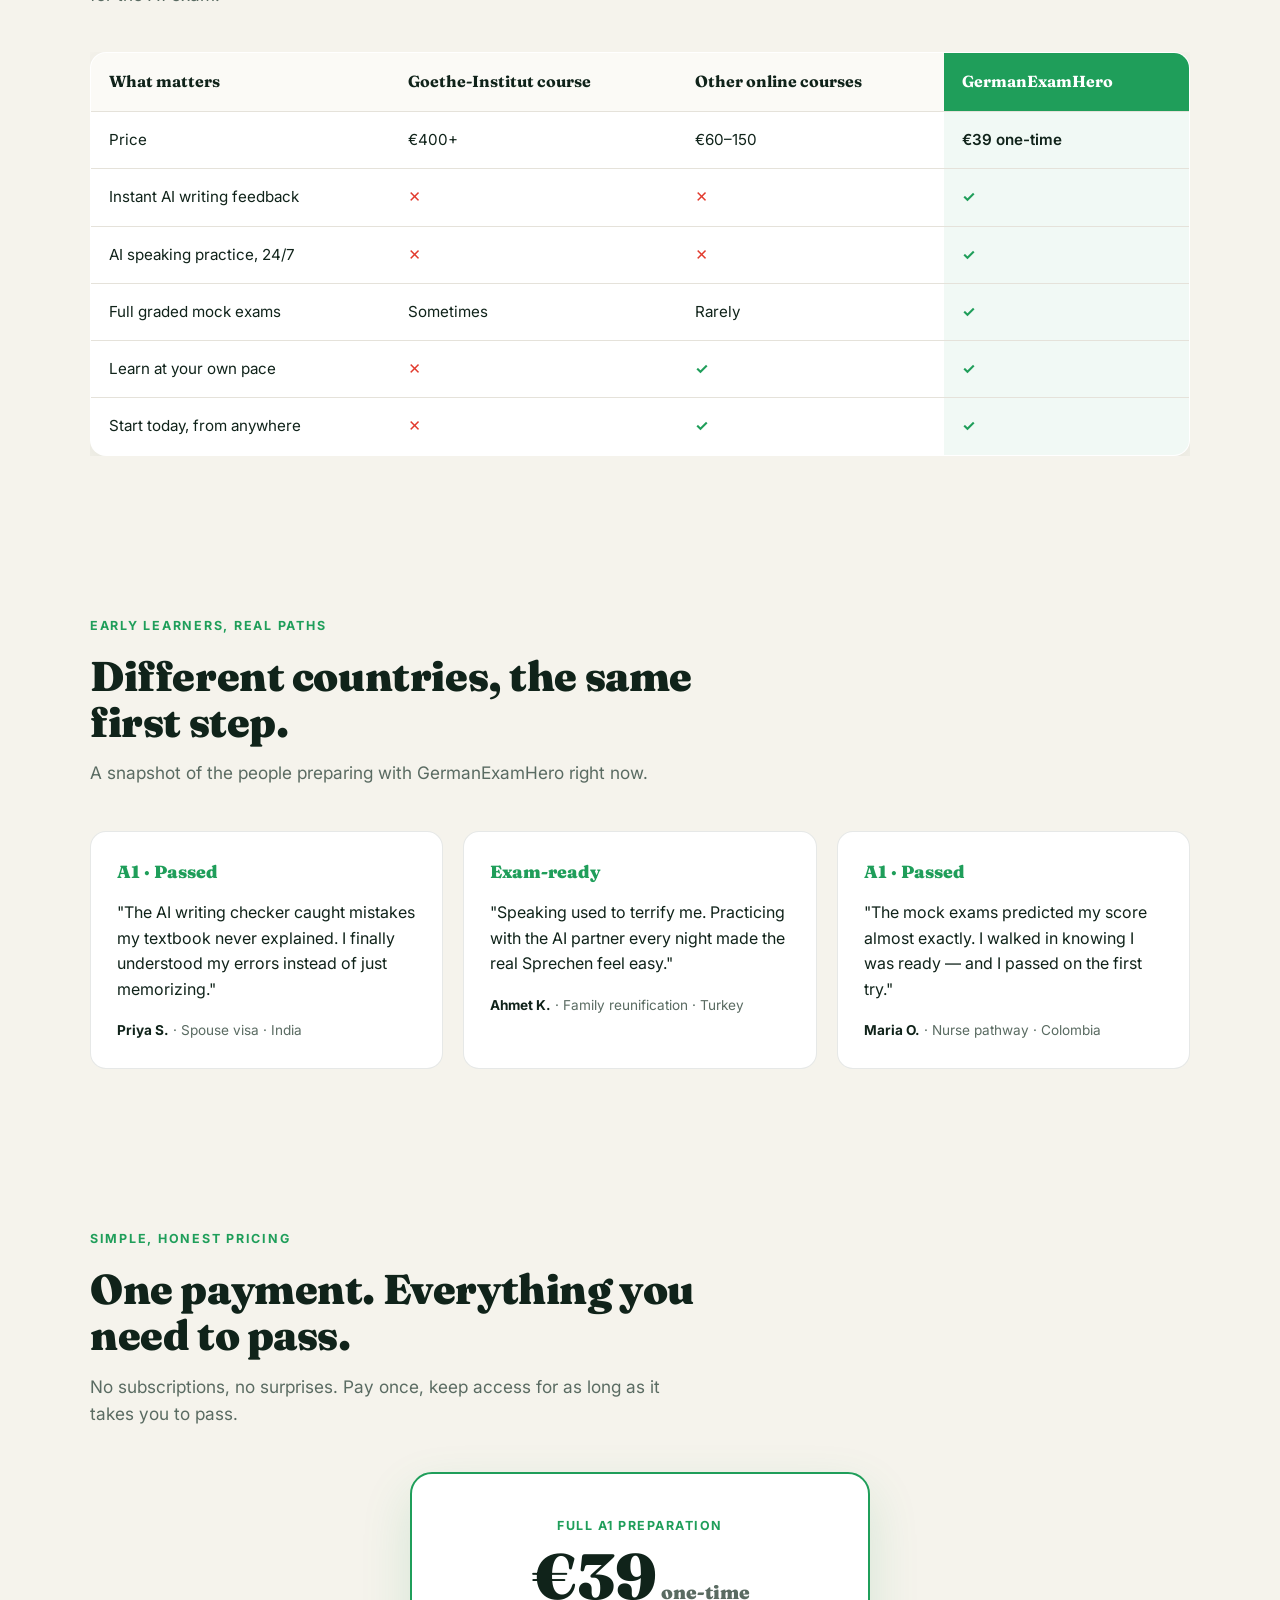
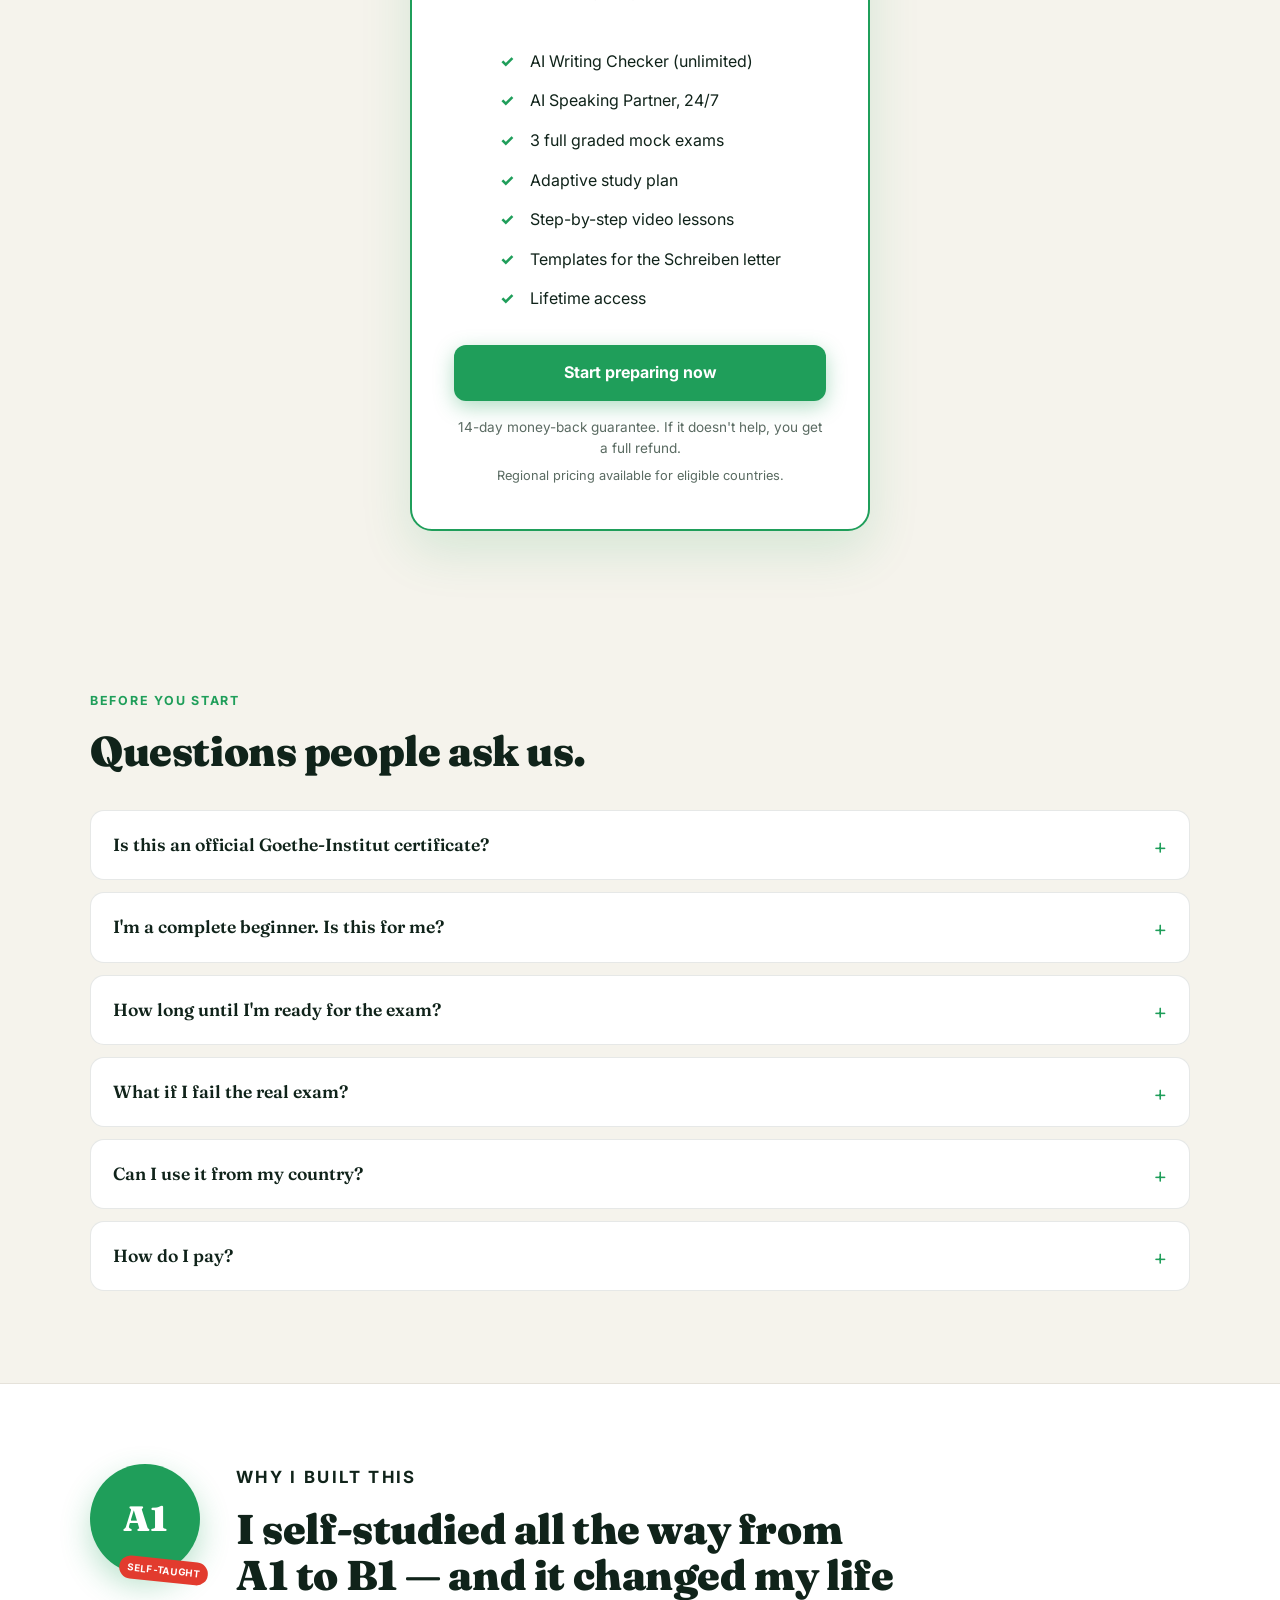
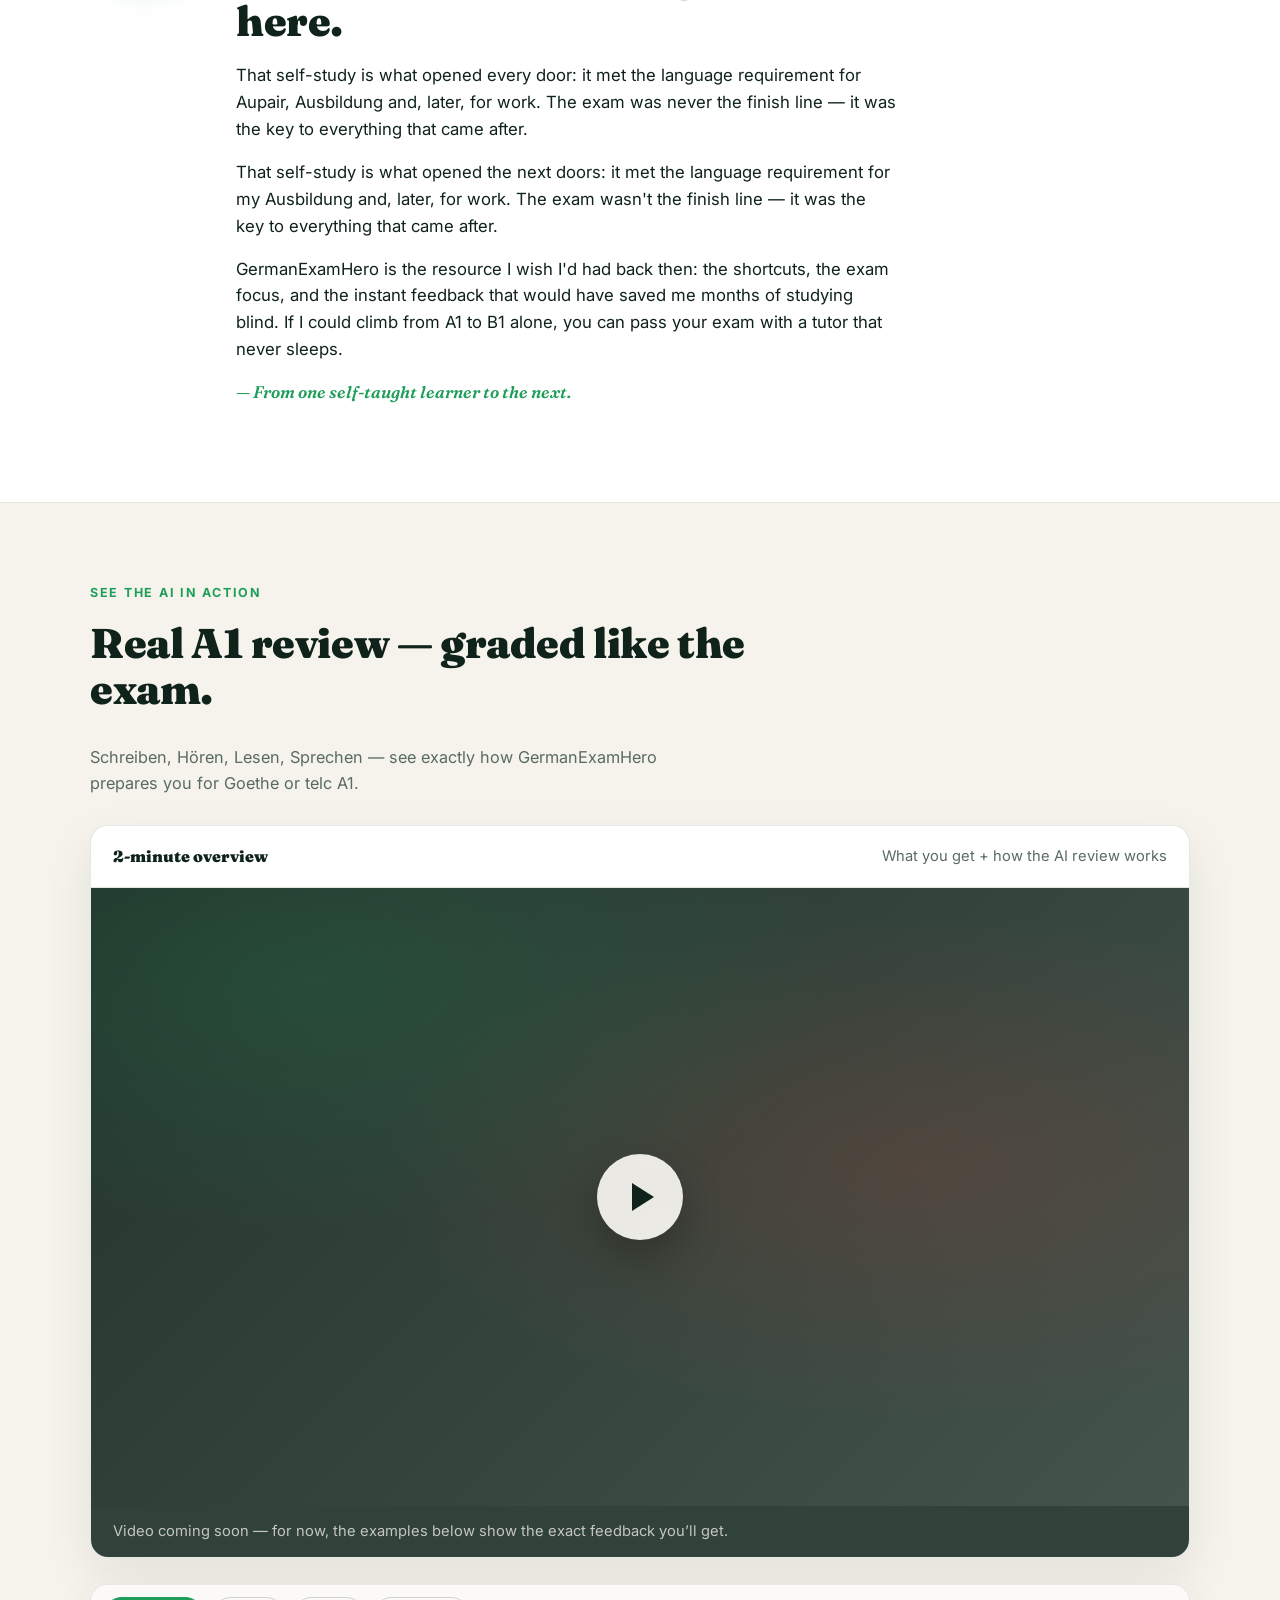
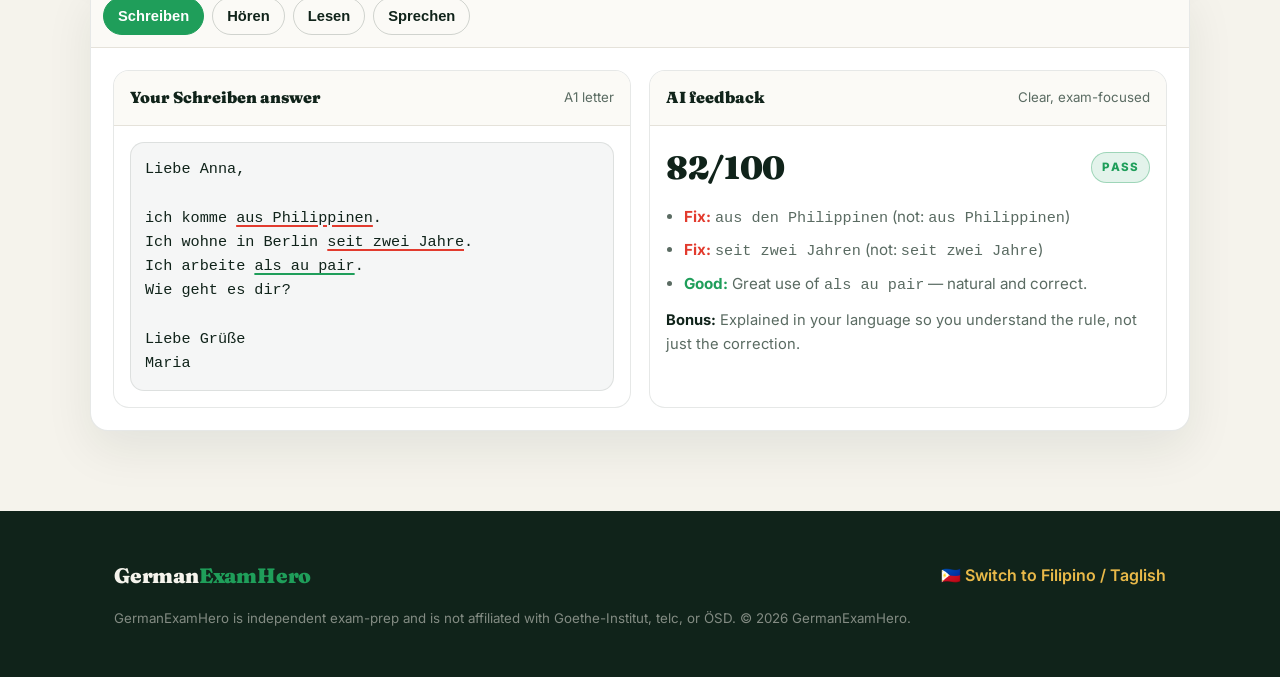
==== commit f6e5ee68: "Change founder badge from B1 to A1" ====
--- a/index.html
+++ b/index.html
@@ -165,7 +165,7 @@
 <section class="founder">
   <div class="wrap section">
     <div class="founder-inner">
-<div class="founder-badge">B1<span class="mini">Self-taught</span></div>      <div>
+<div class="founder-badge">A1<span class="mini">Self-taught</span></div>      <div>
         <p class="eyebrow">Why I built this</p>
 <h2>I self-studied all the way from A1 to B1 — and it changed my life here.</h2>
 <p>That self-study is what opened every door: it met the language requirement for Aupair, Ausbildung and, later, for work. The exam was never the finish line — it was the key to everything that came after.</p>
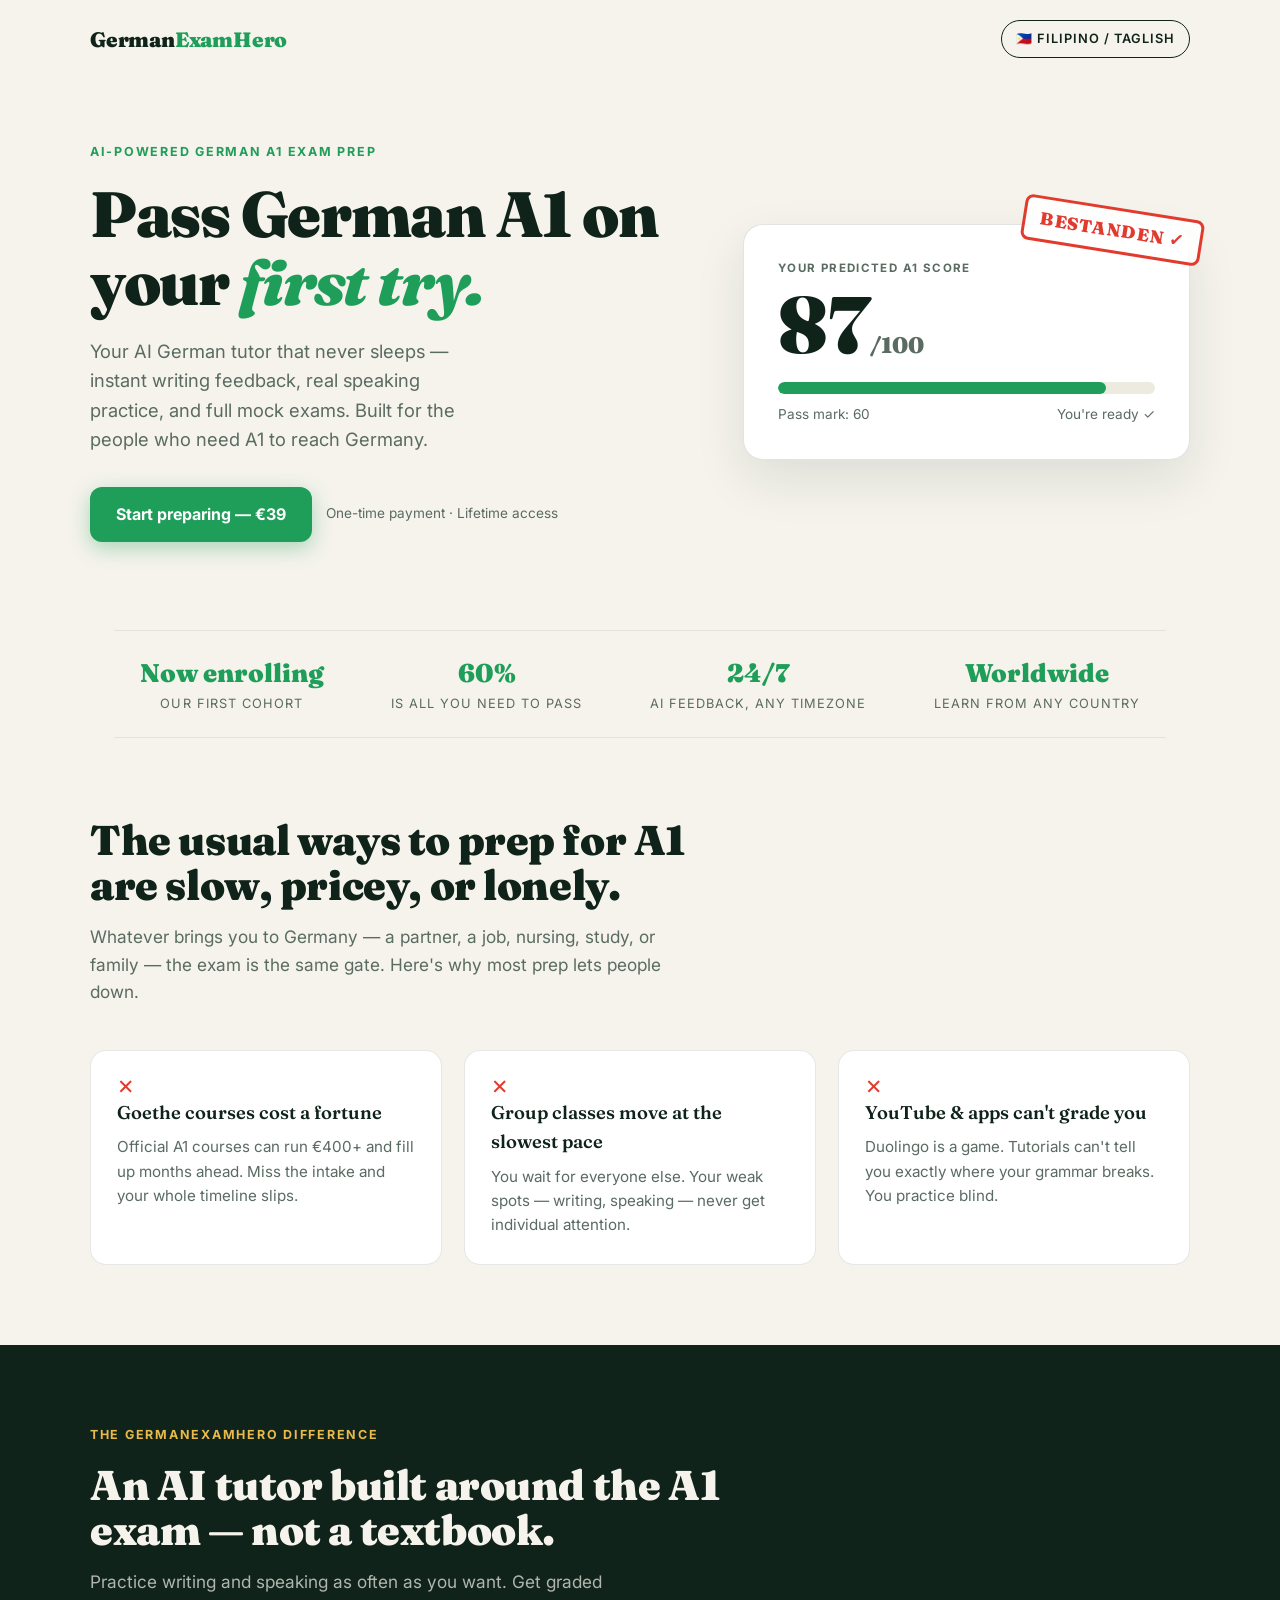
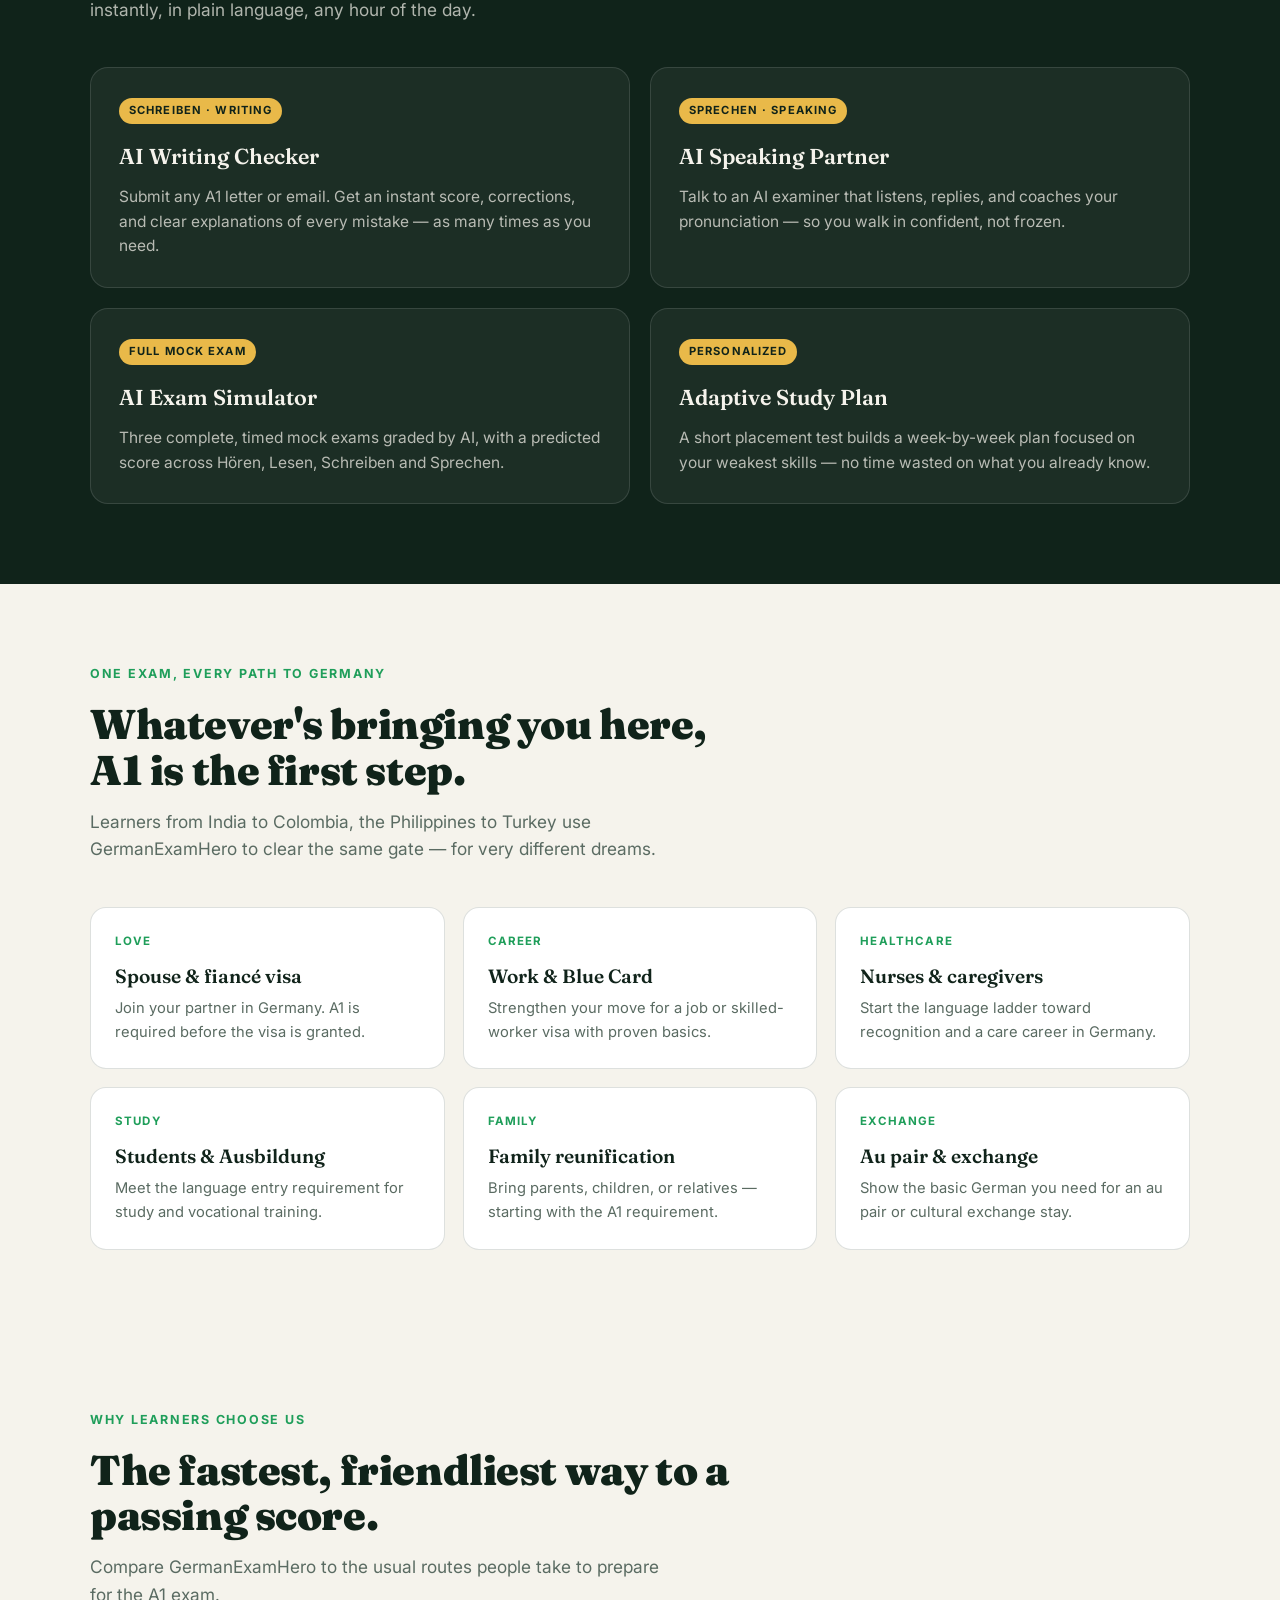
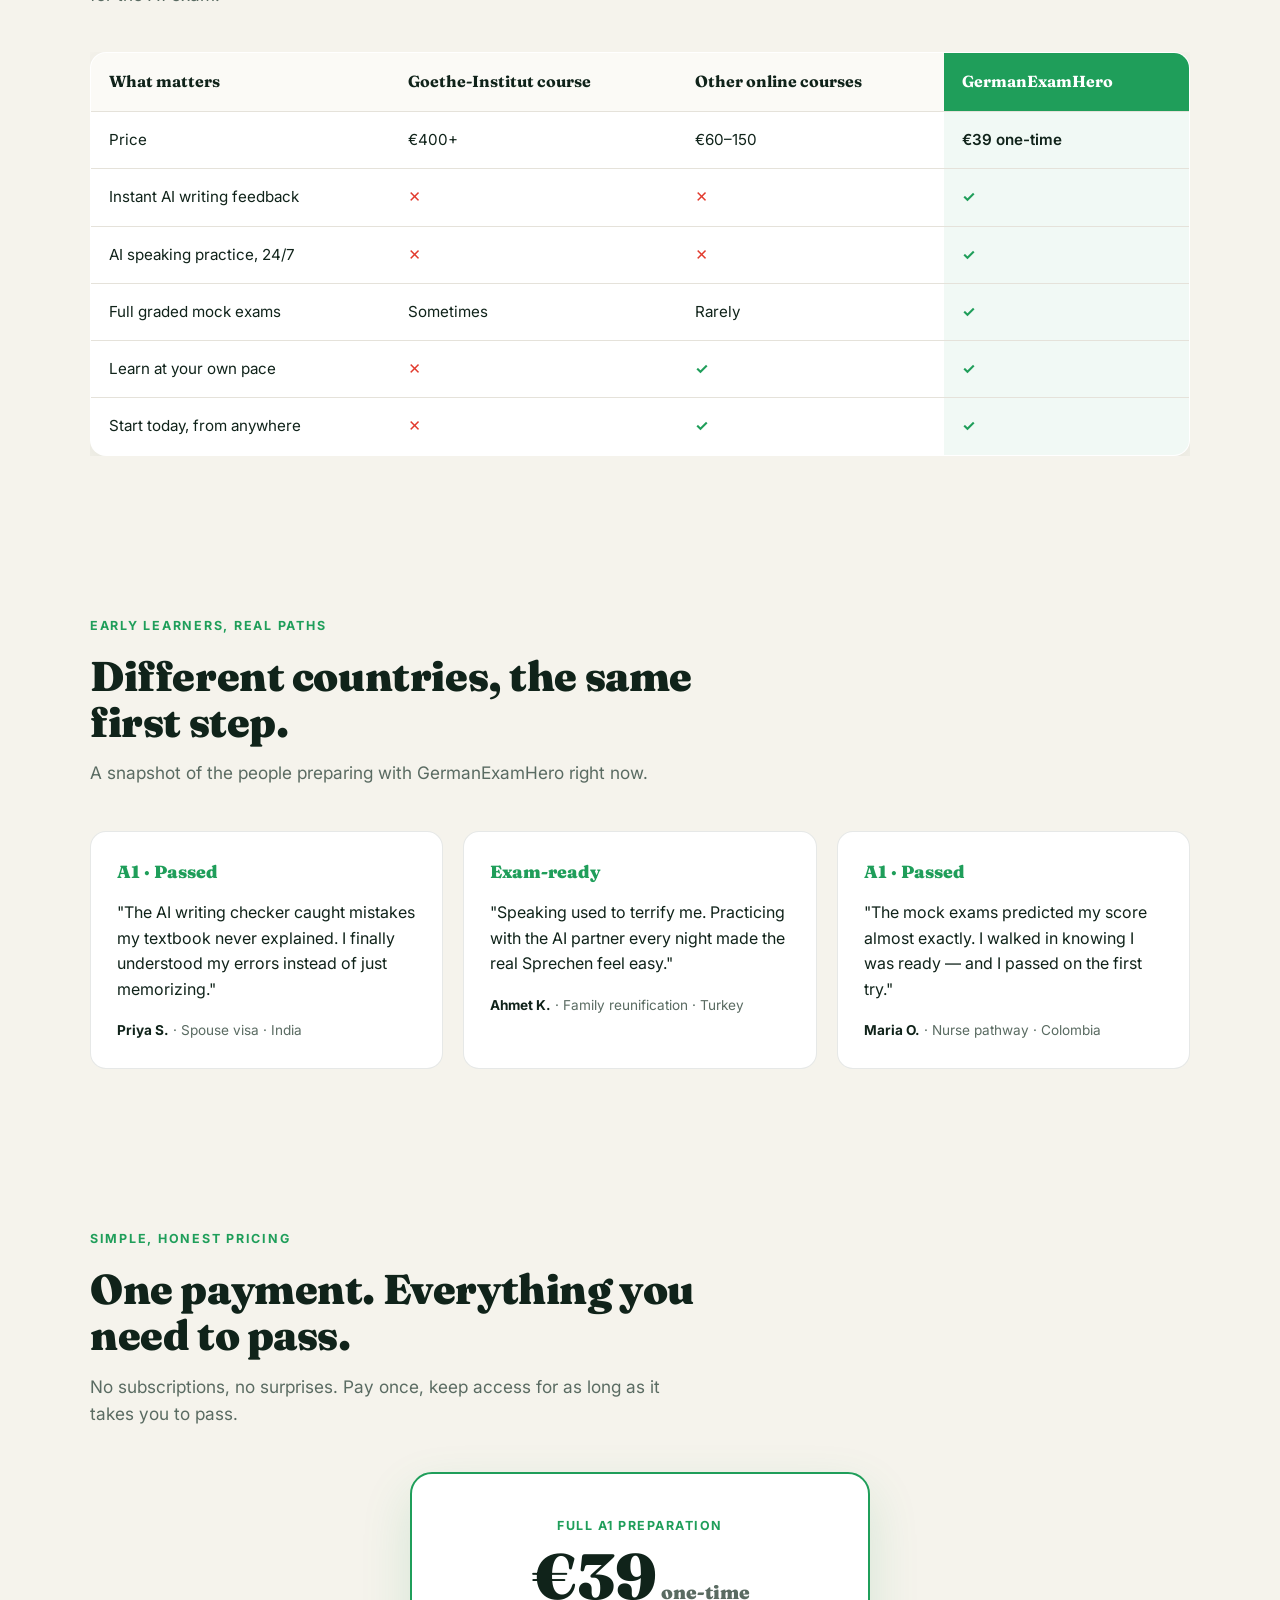
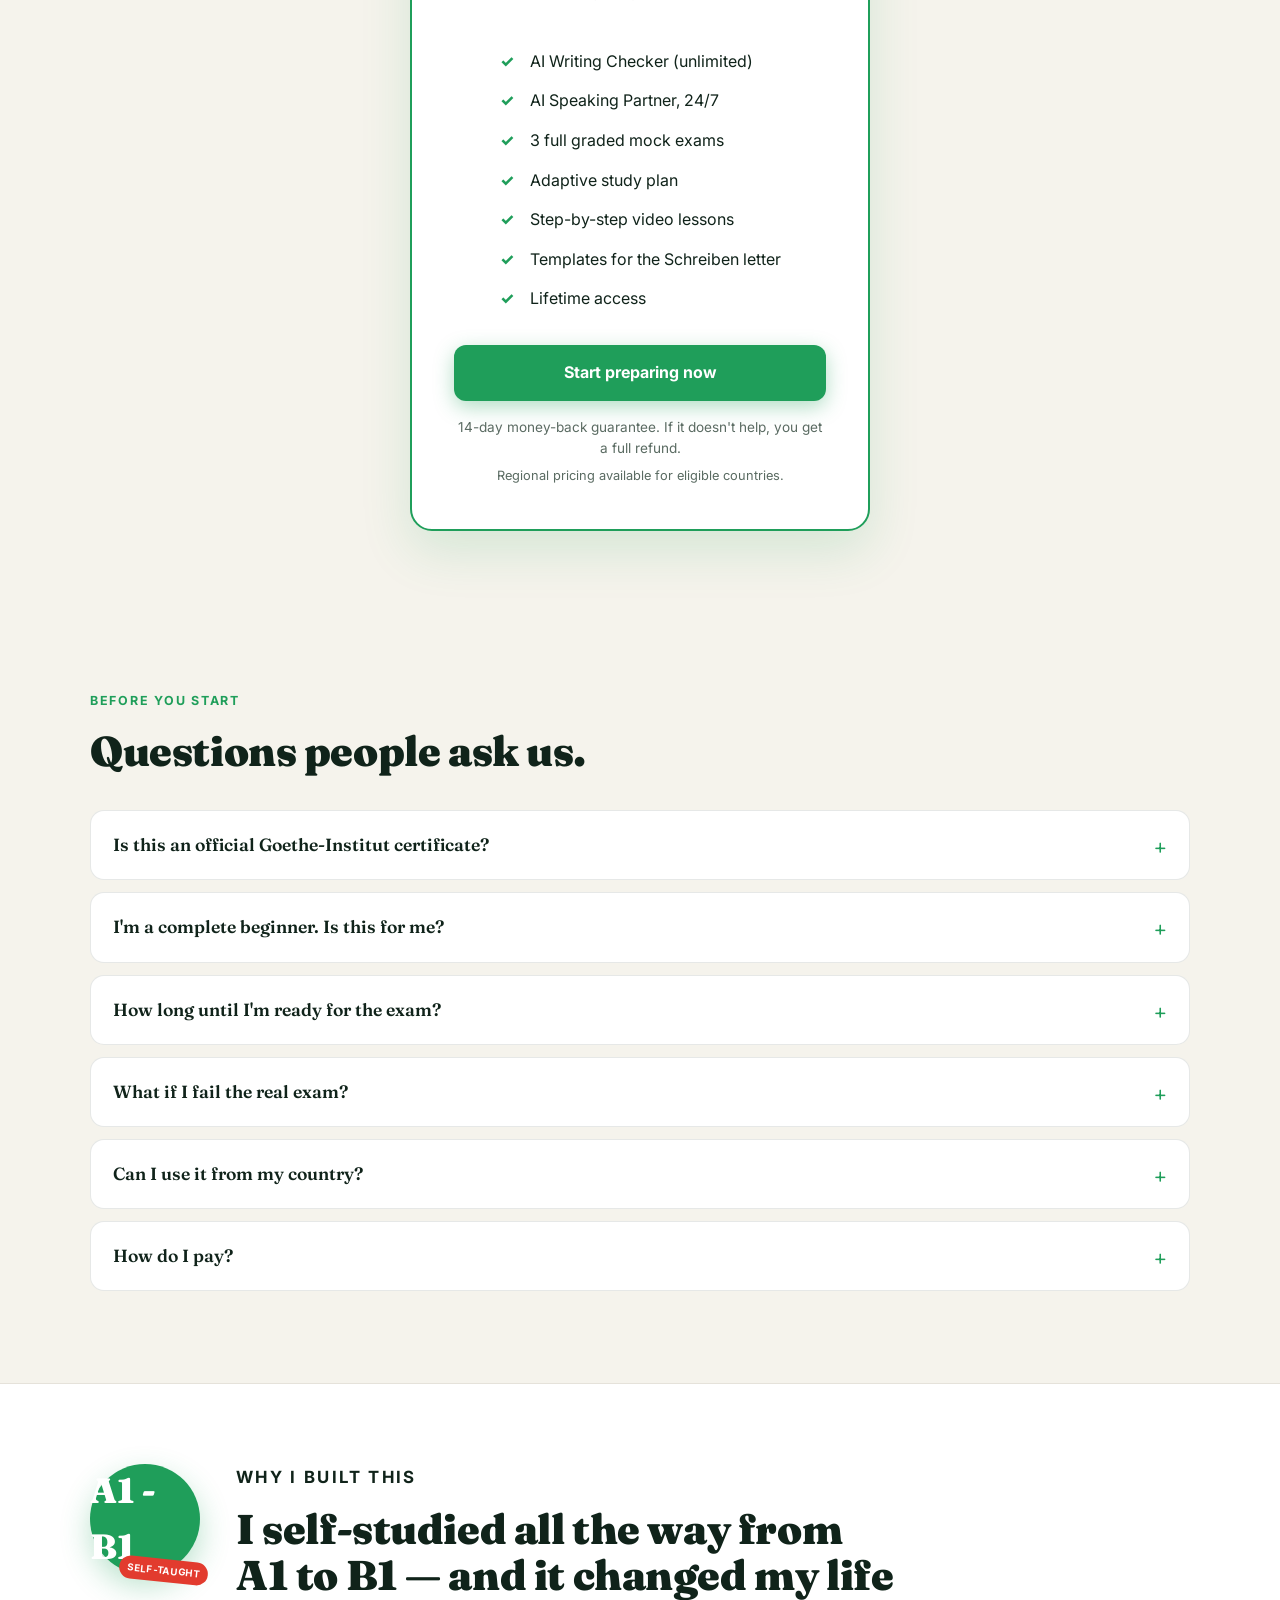
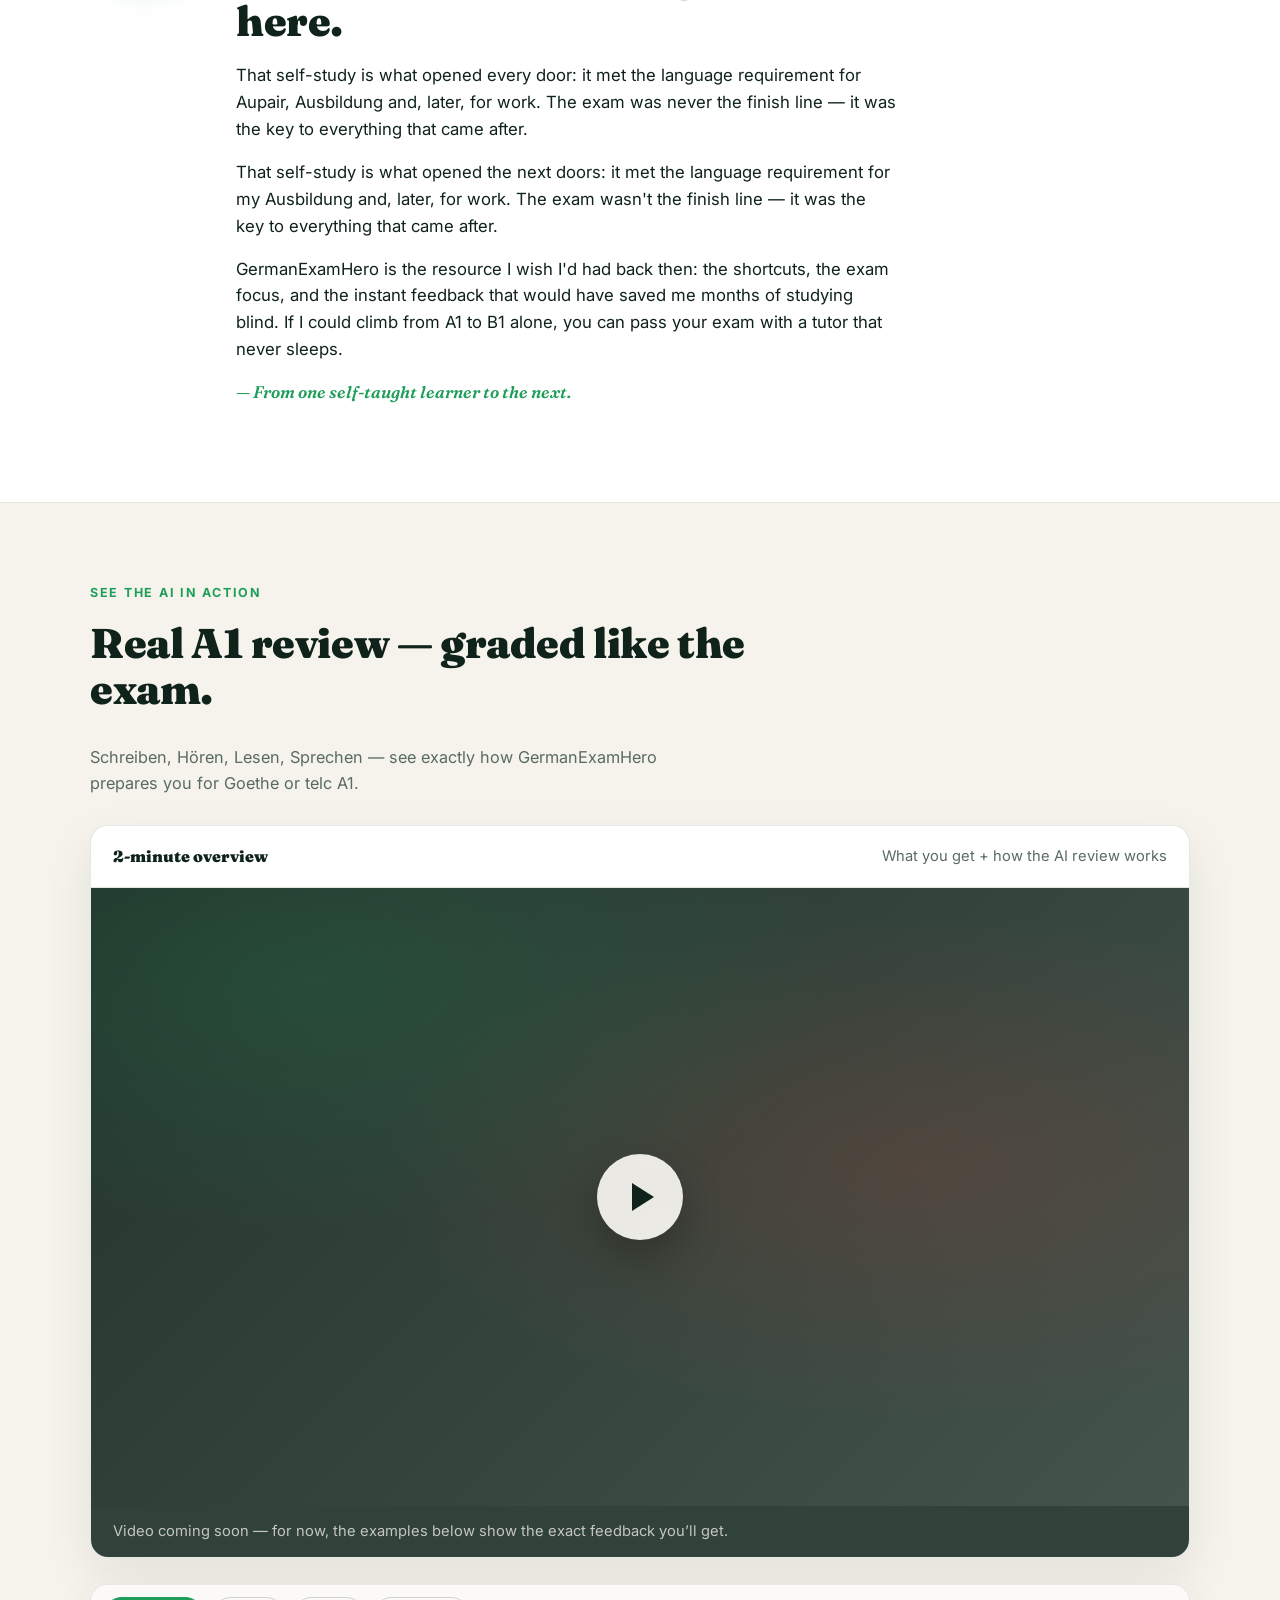
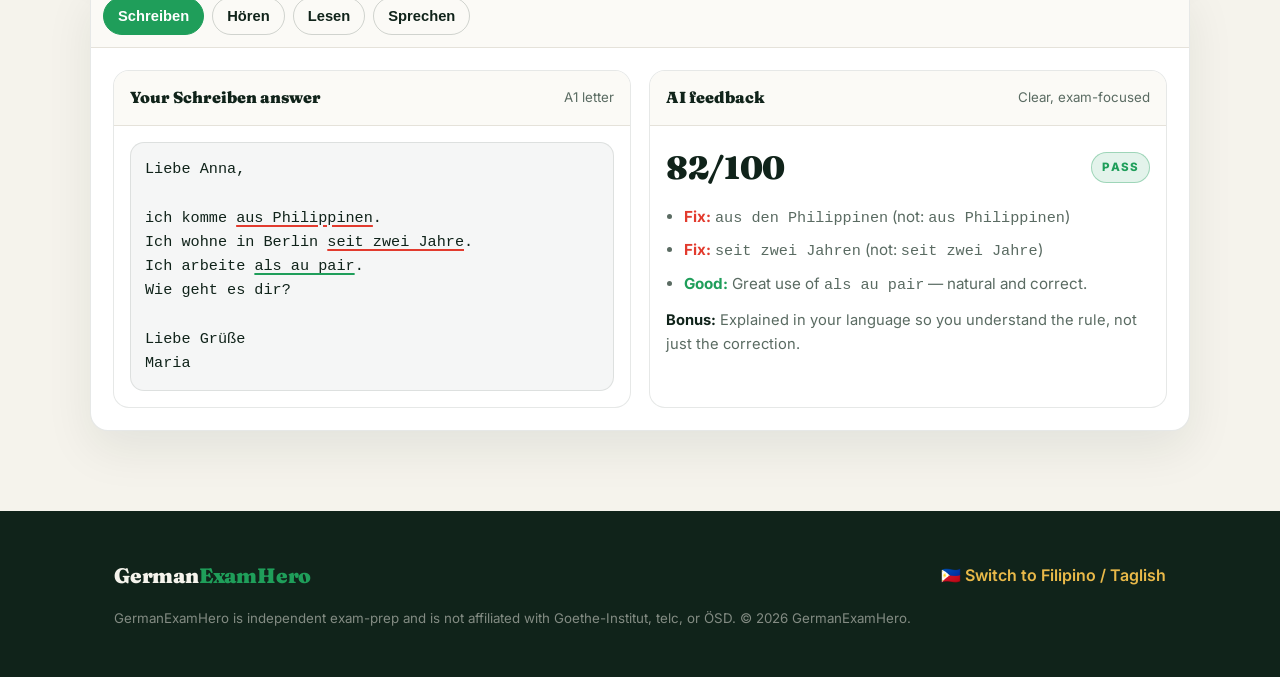
==== commit 0a7843b2: "Update founder badge to A1 - B1" ====
--- a/index.html
+++ b/index.html
@@ -165,7 +165,7 @@
 <section class="founder">
   <div class="wrap section">
     <div class="founder-inner">
-<div class="founder-badge">A1<span class="mini">Self-taught</span></div>      <div>
+<div class="founder-badge">A1 - B1<span class="mini">Self-taught</span></div>      <div>
         <p class="eyebrow">Why I built this</p>
 <h2>I self-studied all the way from A1 to B1 — and it changed my life here.</h2>
 <p>That self-study is what opened every door: it met the language requirement for Aupair, Ausbildung and, later, for work. The exam was never the finish line — it was the key to everything that came after.</p>
